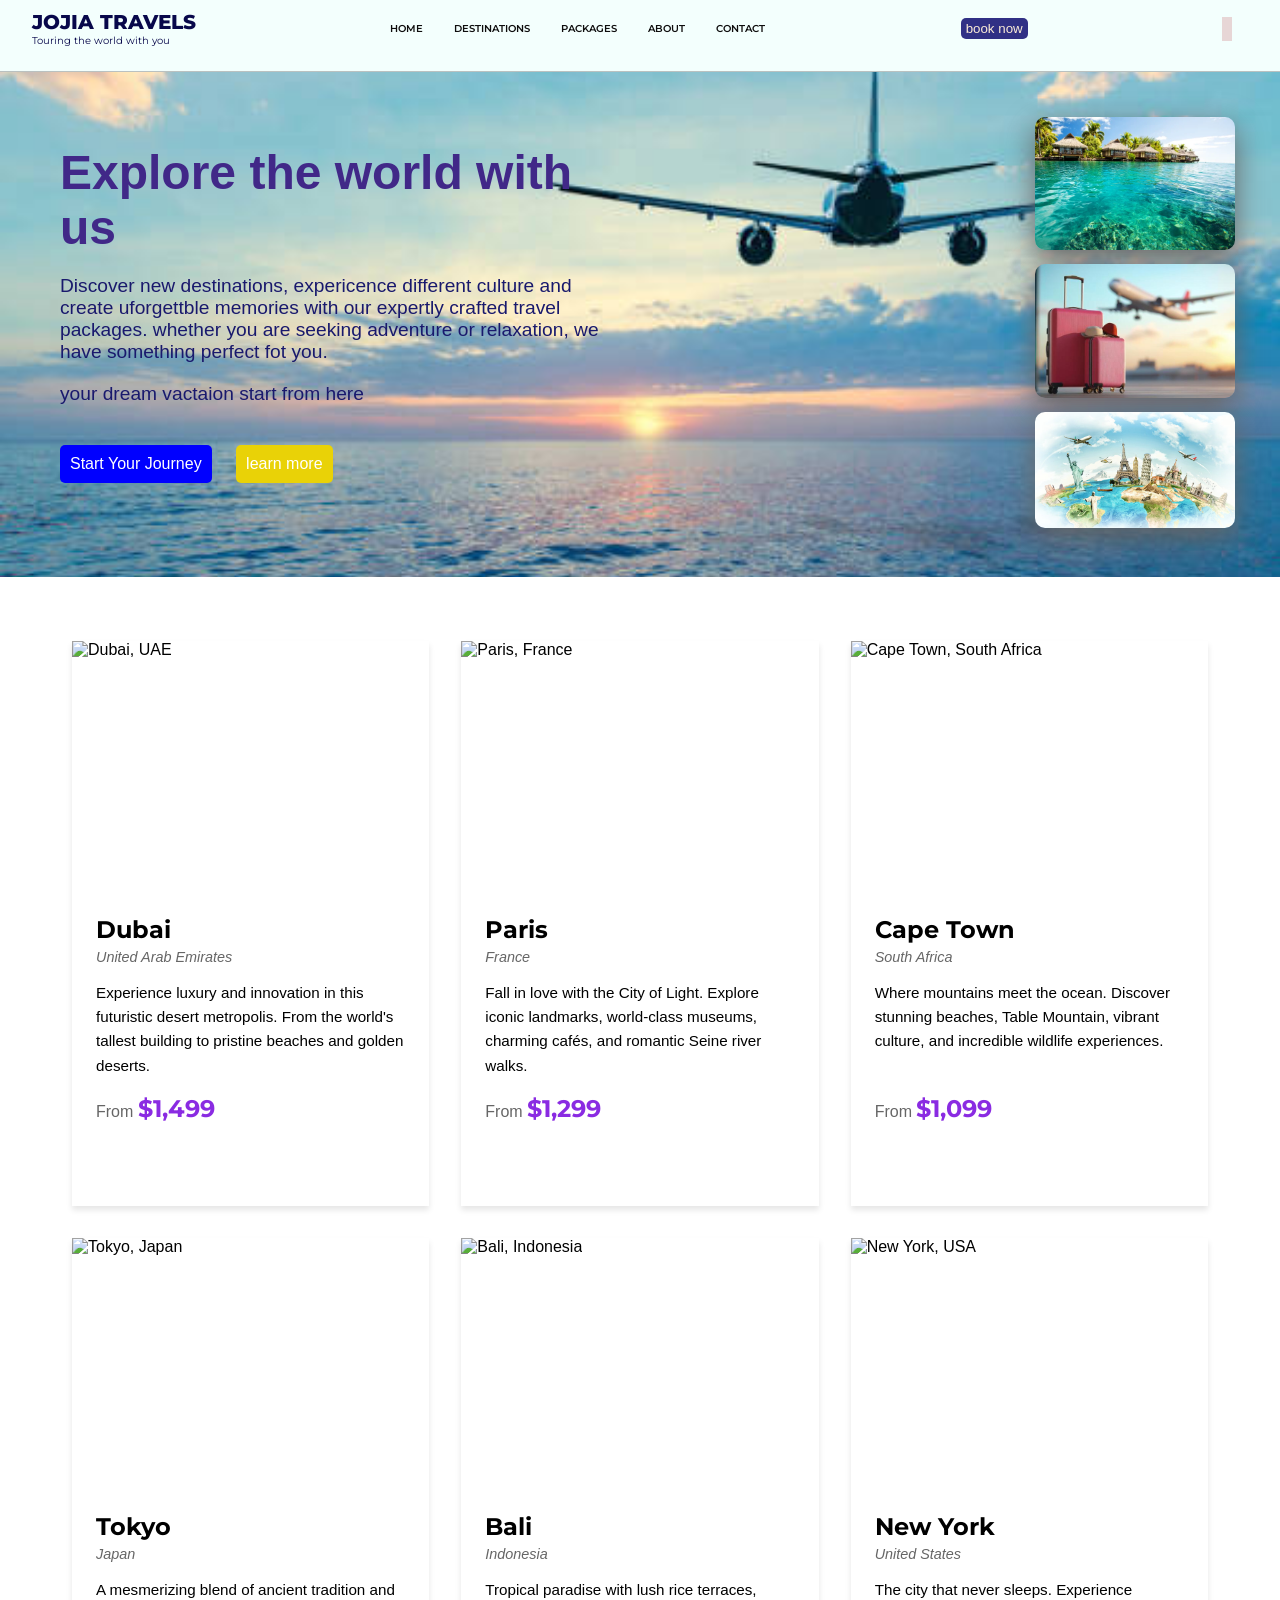
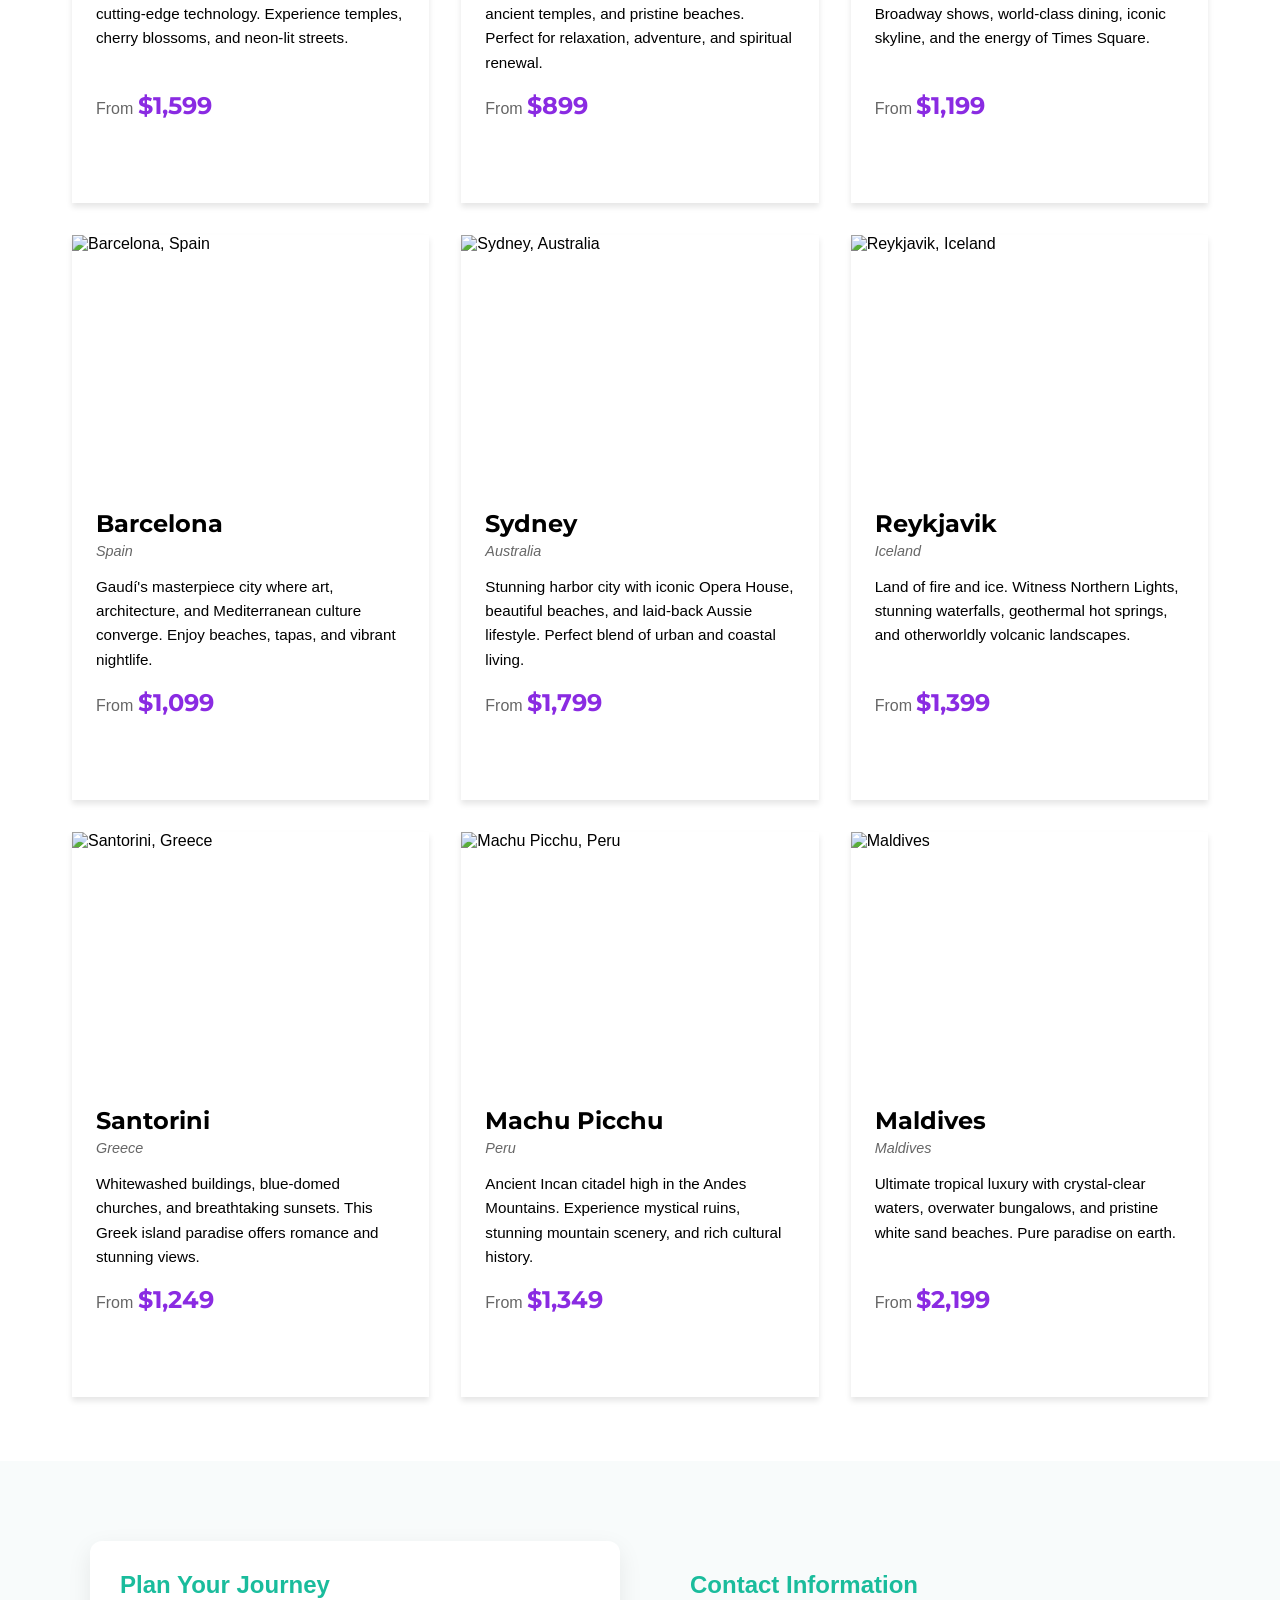
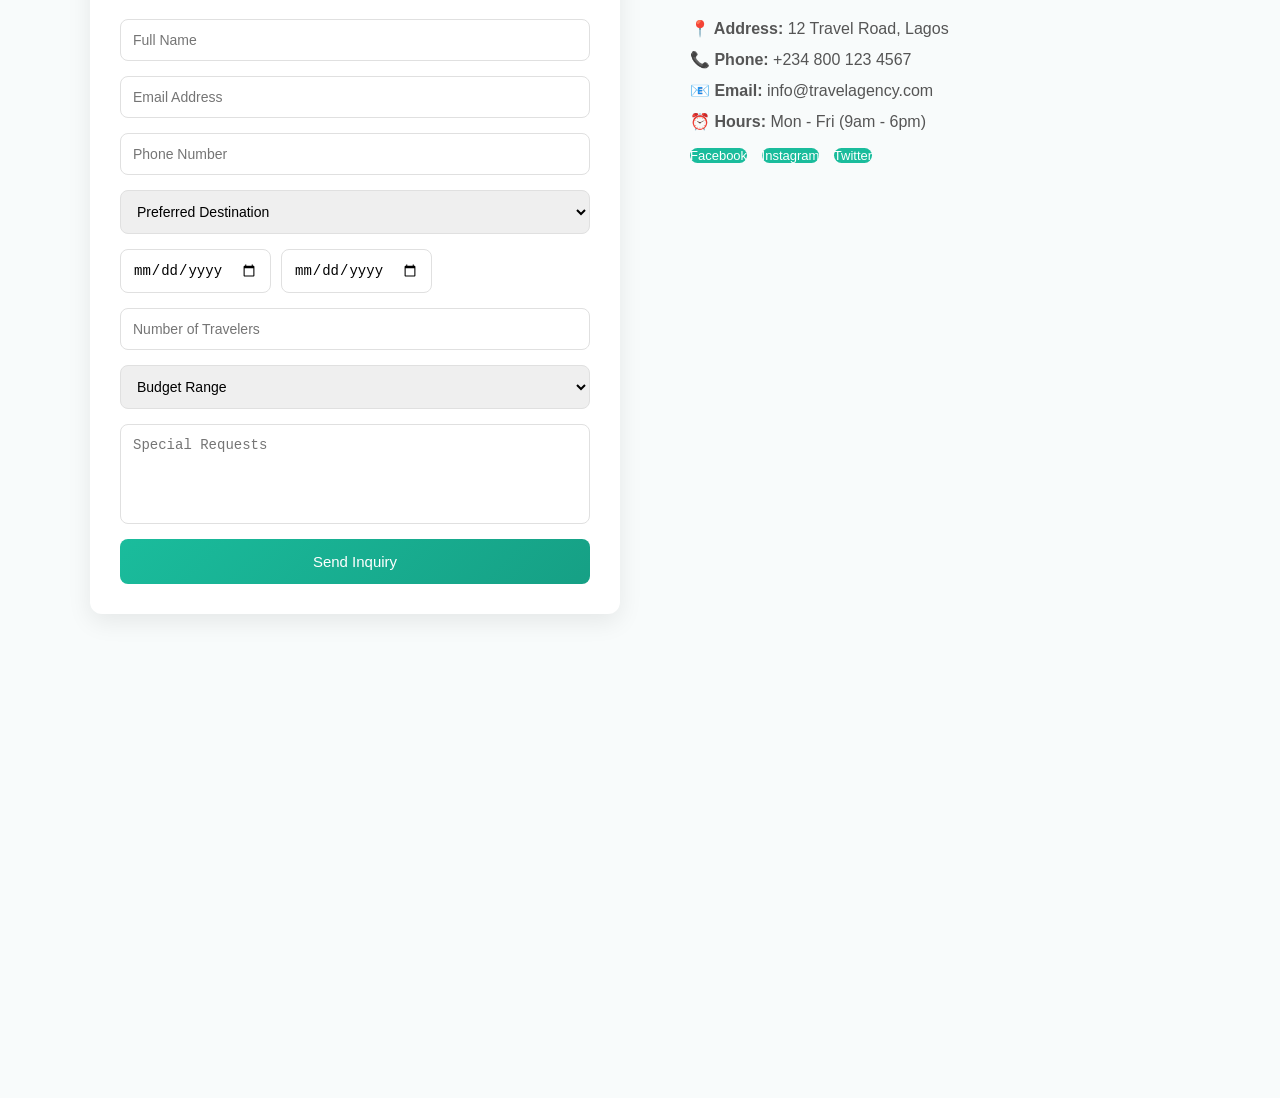
==== HTML/index.html @ 7817b6f4 "update index.html" ====
<!DOCTYPE html>
<html lang="en">
<head>
    <meta charset="UTF-8">
    <meta name="viewport" content="width=device-width, initial-scale=1.0">
    <title>Document</title>

    <link rel="stylesheet" href="../CSS/index.css">

     <link rel="stylesheet" href="https://cdnjs.cloudflare.com/ajax/libs/font-awesome/7.0.1/css/all.min.css" integrity="sha512-2SwdPD6INVrV/lHTZbO2nodKhrnDdJK9/kg2XD1r9uGqPo1cUbujc+IYdlYdEErWNu69gVcYgdxlmVmzTWnetw=="
     crossorigin="anonymous" referrerpolicy="no-referrer" />

     <link rel="preconnect" href="https://fonts.googleapis.com">
     <link rel="preconnect" href="https://fonts.gstatic.com" crossorigin>
     <link href="https://fonts.googleapis.com/css2?family=Lobster&family=Montserrat:ital,wght@0,100..900;1,100..900&family=Pacifico&display=swap" rel="stylesheet">
</head>
<body>
  <header>
        <nav class="nav-bar">
            <div class="logo">
                <span>JOJIA</span>
                <span>TRAVELS</span>
                <p class="tagline">Touring the world with you</p>
            </div>

            <ul class="nav-links">
                <li><a href="#Home"><span><i class="fa-solid fa-house-user"></i></span></i>HOME</a></li>

                <li class="dropdown"> 
                    <a href="#destination"><span><i class="fa-solid fa-plane-arrival"></i></span>DESTINATIONS</a>
                    <ul class="dropdown-menu">
                        <li> <a href="#">Dubai (UAE)</a> </li>
                        <li> <a href="#">FRANCE (Paris)</a> </li>
                        <li> <a href="#">CAPE TOWN(South Africa)</a> </li>
                        <li><a href="#">JAPAN (Tokyo)</a></li>
                    </ul>
                </li>

                <li><a href="#packages"><span><i class="fa-solid fa-cart-arrow-down"></i></i></span>PACKAGES</a></li>
                <li><a href="#about"><span><i class="fa-solid fa-circle-info"></i></span>ABOUT</a></li>
                <li><a href="#contact"><span><i class="fa-solid fa-address-card"></i></span>CONTACT</a></li>
            </ul>
            <button class="btn">book now </button>
            <span class="span"><i class="fa-solid fa-bars"></i></span>
        </nav>
    </header>

    <section id="HOME"  class="hero">
        <div class="hero-container">

            <div class="hero-text">
                <h1>Explore the world with us</h1>
                <p>Discover new destinations, expericence different culture and
                    create uforgettble memories with our expertly crafted travel packages.
                    whether you are seeking adventure or relaxation, we have something perfect fot you.</p>
                <p>your dream vactaion start from here</p>
                <a href="#" class="btn2">Start Your Journey</a>
                <a href="#" class="btn3">learn more</a>
            </div>
             
            <div class="hero-image">
                <div>
                    <img src="/images/depositphotos_4474075-stock-photo-over-water-bungalows-with-steps vacation.jpg" alt="">
                </div>

                <div>
                    <img src="/images/luggage-ready-for-travel-at-sunset-with-airplane-taking-off-in-the-background-free-photo.jpeg" alt="">
                </div>

                <div>
                    <img src="/images/the world.jpg" alt="">
                </div>
            </div>
        </div>
    </section>

    <section class="destinations-section">
        <div class="container">
            <div class="destinations-grid">
                
                <div id="dubai" class="destination-card">
                    <div class="card-image">
                        <img src="https://images.unsplash.com/photo-1512453979798-5ea266f8880c?w=800&h=600&fit=crop" alt="Dubai, UAE">
                    </div>
                    <div class="card-content">
                        <h3>Dubai</h3>
                        <p class="country">United Arab Emirates</p>
                        <p class="description">Experience luxury and innovation in this futuristic desert metropolis. From the world's tallest building to pristine beaches and golden deserts.</p>
                        <p class="price">From <span>$1,499</span></p>
                        <button class="learn-more-btn">Learn More</button>
                    </div>
                </div>

               
                <div id="paris" class="destination-card">
                    <div class="card-image">
                        <img src="https://images.unsplash.com/photo-1502602898657-3e91760cbb34?w=800&h=600&fit=crop" alt="Paris, France">
                    </div>
                    <div class="card-content">
                        <h3>Paris</h3>
                        <p class="country">France</p>
                        <p class="description">Fall in love with the City of Light. Explore iconic landmarks, world-class museums, charming cafés, and romantic Seine river walks.</p>
                        <p class="price">From <span>$1,299</span></p>
                        <button class="learn-more-btn">Learn More</button>
                    </div>
                </div>

                <div id="cape town" class="destination-card">
                    <div class="card-image">
                        <img src="https://images.unsplash.com/photo-1580060839134-75a5edca2e99?w=800&h=600&fit=crop" alt="Cape Town, South Africa">
                    </div>
                    <div class="card-content">
                        <h3>Cape Town</h3>
                        <p class="country">South Africa</p>
                        <p class="description">Where mountains meet the ocean. Discover stunning beaches, Table Mountain, vibrant culture, and incredible wildlife experiences.</p>
                        <p class="price">From <span>$1,099</span></p>
                        <button class="learn-more-btn">Learn More</button>
                    </div>
                </div>

                <div id="tokyo" class="destination-card">
                    <div class="card-image">
                        <img src="https://images.unsplash.com/photo-1540959733332-eab4deabeeaf?w=800&h=600&fit=crop" alt="Tokyo, Japan">
                    </div>
                    <div class="card-content">
                        <h3>Tokyo</h3>
                        <p class="country">Japan</p>
                        <p class="description">A mesmerizing blend of ancient tradition and cutting-edge technology. Experience temples, cherry blossoms, and neon-lit streets.</p>
                        <p class="price">From <span>$1,599</span></p>
                        <button class="learn-more-btn">Learn More</button>
                    </div>
                </div>

                <div id="bali" class="destination-card">
                    <div class="card-image">
                        <img src="https://images.unsplash.com/photo-1537996194471-e657df975ab4?w=800&h=600&fit=crop" alt="Bali, Indonesia">
                    </div>
                    <div class="card-content">
                        <h3>Bali</h3>
                        <p class="country">Indonesia</p>
                        <p class="description">Tropical paradise with lush rice terraces, ancient temples, and pristine beaches. Perfect for relaxation, adventure, and spiritual renewal.</p>
                        <p class="price">From <span>$899</span></p>
                        <button class="learn-more-btn">Learn More</button>
                    </div>
                </div>

              
                <div id="new york" class="destination-card">
                    <div class="card-image">
                        <img src="https://images.unsplash.com/photo-1496442226666-8d4d0e62e6e9?w=800&h=600&fit=crop" alt="New York, USA">
                    </div>
                    <div class="card-content">
                        <h3>New York</h3>
                        <p class="country">United States</p>
                        <p class="description">The city that never sleeps. Experience Broadway shows, world-class dining, iconic skyline, and the energy of Times Square.</p>
                        <p class="price">From <span>$1,199</span></p>
                        <button class="learn-more-btn">Learn More</button>
                    </div>
                </div>
                
                <div id="barcelona" class="destination-card">
                    <div class="card-image">
                        <img src="https://images.unsplash.com/photo-1583422409516-2895a77efded?w=800&h=600&fit=crop" alt="Barcelona, Spain">
                    </div>
                    <div class="card-content">
                        <h3>Barcelona</h3>
                        <p class="country">Spain</p>
                        <p class="description">Gaudí's masterpiece city where art, architecture, and Mediterranean culture converge. Enjoy beaches, tapas, and vibrant nightlife.</p>
                        <p class="price">From <span>$1,099</span></p>
                        <button class="learn-more-btn">Learn More</button>
                    </div>
                </div>

                <div id="sydney" class="destination-card">
                    <div class="card-image">
                        <img src="https://images.unsplash.com/photo-1506973035872-a4ec16b8e8d9?w=800&h=600&fit=crop" alt="Sydney, Australia">
                    </div>
                    <div class="card-content">
                        <h3>Sydney</h3>
                        <p class="country">Australia</p>
                        <p class="description">Stunning harbor city with iconic Opera House, beautiful beaches, and laid-back Aussie lifestyle. Perfect blend of urban and coastal living.</p>
                        <p class="price">From <span>$1,799</span></p>
                        <button class="learn-more-btn">Learn More</button>
                    </div>
                </div>

                <div id="Iceland" class="destination-card">
                    <div class="card-image">
                        <img src="https://images.unsplash.com/photo-1504829857797-ddff29c27927?w=800&h=600&fit=crop" alt="Reykjavik, Iceland">
                    </div>
                    <div class="card-content">
                        <h3>Reykjavik</h3>
                        <p class="country">Iceland</p>
                        <p class="description">Land of fire and ice. Witness Northern Lights, stunning waterfalls, geothermal hot springs, and otherworldly volcanic landscapes.</p>
                        <p class="price">From <span>$1,399</span></p>
                        <button class="learn-more-btn">Learn More</button>
                    </div>
                </div>

                <div id="santorini" class="destination-card">
                    <div class="card-image">
                        <img src="https://images.unsplash.com/photo-1613395877344-13d4a8e0d49e?w=800&h=600&fit=crop" alt="Santorini, Greece">
                    </div>
                    <div class="card-content">
                        <h3>Santorini</h3>
                        <p class="country">Greece</p>
                        <p class="description">Whitewashed buildings, blue-domed churches, and breathtaking sunsets. This Greek island paradise offers romance and stunning views.</p>
                        <p class="price">From <span>$1,249</span></p>
                        <button class="learn-more-btn">Learn More</button>
                    </div>
                </div>

                <div id="machu picchu" class="destination-card">
                    <div class="card-image">
                        <img src="https://images.unsplash.com/photo-1587595431973-160d0d94add1?w=800&h=600&fit=crop" alt="Machu Picchu, Peru">
                    </div>
                    <div class="card-content">
                        <h3>Machu Picchu</h3>
                        <p class="country">Peru</p>
                        <p class="description">Ancient Incan citadel high in the Andes Mountains. Experience mystical ruins, stunning mountain scenery, and rich cultural history.</p>
                        <p class="price">From <span>$1,349</span></p>
                        <button class="learn-more-btn">Learn More</button>
                    </div>
                </div>

                <div id="maldives" class="destination-card">
                    <div class="card-image">
                        <img src="https://images.unsplash.com/photo-1514282401047-d79a71a590e8?w=800&h=600&fit=crop" alt="Maldives">
                    </div>
                    <div class="card-content">
                        <h3>Maldives</h3>
                        <p class="country">Maldives</p>
                        <p class="description">Ultimate tropical luxury with crystal-clear waters, overwater bungalows, and pristine white sand beaches. Pure paradise on earth.</p>
                        <p class="price">From <span>$2,199</span></p>
                        <button class="learn-more-btn">Learn More</button>
                    </div>
                </div>

            </div>
        </div>
    </section>

    <section class="contact">
    <div class="contact-container">

        <div class="contact-form">
            <h2>Plan Your Journey</h2>

            <form>
                <input type="text" placeholder="Full Name" required>
                <input type="email" placeholder="Email Address" required>
                <input type="tel" placeholder="Phone Number">

                <select required>
                    <option value="">Preferred Destination</option>
                    <option>Paris</option>
                    <option>Dubai</option>
                    <option>Bali</option>
                    <option>Cape Town</option>
                </select>

                <div class="date-group">
                    <input type="date">
                    <input type="date">
                </div>

                <input type="number" placeholder="Number of Travelers">

                <select>
                    <option value="">Budget Range</option>
                    <option>$500 - $1000</option>
                    <option>$1000 - $3000</option>
                    <option>$3000+</option>
                </select>

                <textarea placeholder="Special Requests"></textarea>

                <button type="submit">Send Inquiry</button>
            </form>
        </div>

        <div class="contact-info">
            <h2>Contact Information</h2>

            <p><strong>📍 Address:</strong> 12 Travel Road, Lagos</p>
            <p><strong>📞 Phone:</strong> +234 800 123 4567</p>
            <p><strong>📧 Email:</strong> info@travelagency.com</p>
            <p><strong>⏰ Hours:</strong> Mon - Fri (9am - 6pm)</p>

            <div class="socials">
                <a href="#">Facebook</a>
                <a href="#">Instagram</a>
                <a href="#">Twitter</a>
            </div>
        </div>

    </div>

    <div class="map">
        <iframe 
            src="https://maps.google.com/maps?q=lagos&t=&z=13&ie=UTF8&iwloc=&output=embed">
        </iframe>
    </div>
</section>

</body>
</html>
---- CSS/index.css ----
* {
    margin: 0;
    padding: 0;
    box-sizing: border-box;
}

html {
    scroll-behavior: smooth;
}

 header {
   width: 100%;
   height: 4.5rem;
   font-family: "Montserrat", sans-serif;
   border-bottom: 1px solid rgba(53, 51, 51, 0.3);
   background-color: #f3fffd;
   position: sticky;
   top: 3;
   z-index: 50;
 }

.nav-bar {
    display: flex;
   justify-content: space-between;
   padding-top: 10px;
   padding-left: 2rem;
   padding-right: 3rem;
   align-items: center;
   font-size: 10px;
}

.nav-bar i {
    width: auto;
    margin: 5px 5px;
    color: rgb(63, 63, 65);
}
.logo {
   font-size: 20px;
   font-weight: 800;
   color: rgb(8, 8, 75);
} 

.logo p {
    font-size: 10px;
    font-weight: 400;
}

.nav-bar .nav-links {
    justify-content: center;
    align-items: center;
}

nav ul {
    display: flex;
    list-style: none;
    align-items: center;
}
nav ul li {
    position: relative;
}

.nav-bar a {
    color: rgb(14, 13, 13);
    font-size: 10px;
    font-weight: 600;
    padding: 5px;
    text-decoration: none;
    padding-right: 1rem;
}
.btn {
    background-color: rgb(48, 48, 133);
    border: none;
    padding: 3px 5px;
    border-radius: 5px;
    color: antiquewhite;
    cursor: pointer;
    transition: 0.3s;
}

.btn:hover {
    background-color: rgb(248, 185, 11);
    transform: translateY(-3px);
}

.span {
    background-color: rgb(231, 214, 214);
    font-size: 20px;
    margin-left: 15px;
}

.dropdown-menu {
    display: none;
    position: absolute;
    background-color: #e8f9fa;
    top: 100%;
    right: 0;
    left: 0;
    min-width: 5rem;
    z-index: 10;
}

.dropdown:hover .dropdown-menu {
    display: block;
}

.dropdown-menu a {
    display: inline-block;
    color: rgb(19, 17, 17);

}

body {
    font-family: "Open Sans", sans-serif;
}

.hero {
   height: 100vh - 4.5rem;
   width: 100vh - 4.5rem;
   display: flex;
   align-items: center;
   background-image: url(/images/vaction\ plane.jpg);
   background-repeat: no-repeat;
   background-position: center;
   background-size: cover;
   padding: 40px;
}

.hero-container {
    display: flex;
    align-items: center;
    justify-content: space-between;
    width: 100%;
}

.hero-text {
    max-width: 35rem;
    margin-left: 20px;
}

.hero-text h1 {
    font-size: 3rem;
    margin-bottom: 20px;
    color: rgb(65, 40, 136);
}

.hero-text p {
    font-size: 1.2rem;
    margin-bottom: 20px;
    color: rgb(25, 25, 109);
}

.btn2 {
    display: inline-block;
    padding: 10px 10px;
    background-color: blue;
    color: white;
    text-decoration: none;
    border-radius: 5px;
    transition: 0.3s;

}

.btn2:hover {
    background-color: aqua;
    transform: translateY(-3px);
}

.btn3 {
    display: inline-block;
    padding: 10px 10px;
    margin: 20px;
    background-color: rgb(233, 210, 7);
    color: white;
    text-decoration: none;
    border-radius: 5px;
    transition: 0.3s;

}

.btn3:hover {
    background-color: rgb(255, 0, 43);
    transform: translateY(-3px);
}


.hero-image img {
    width: 200px;
    margin: 5px;
    box-shadow: 0 10px 30px rgb(102, 99, 99);
    border-radius: 10px;
    transition: 0.5s;
}

.hero-image img:hover {
    transform: translateY(-3px);
}

.destinations-section {
    padding: 4rem 0;
    background-color: var(--light-color);
}

.container {
    max-width: 1200px;
    margin: 0 auto;
    padding: 0 2rem;
}

.destinations-grid {
    display: grid;
    grid-template-columns: repeat(3, 1fr);
    gap: 2rem;
}

.destination-card {
    background-color: white;
    border-radius: var(--border-radius);
    overflow: hidden;
    box-shadow: 0 4px 6px rgba(0,0,0,0.1);
    transition: var(--transition);
    display: flex;
    flex-direction: column;
}

.destination-card:hover {
    transform: translateY(-10px);
    box-shadow: 0 12px 24px rgba(0,0,0,0.2);
}

.card-image {
    width: 100%;
    height: 250px;
    overflow: hidden;
}

.card-image img {
    width: 100%;
    height: 100%;
    object-fit: cover;
    transition: var(--transition);
}

.destination-card:hover .card-image img {
    transform: scale(1.1);
}

.card-content {
    padding: 1.5rem;
    flex-grow: 1;
    display: flex;
    flex-direction: column;
}

.card-content h3 {
    font-family: 'Montserrat', sans-serif;
    font-size: 1.5rem;
    color: var(--dark-color);
    margin-bottom: 0.3rem;
}

.country {
    font-size: 0.9rem;
    color: #666;
    margin-bottom: 1rem;
    font-style: italic;
}

.description {
    color: var(--text-color);
    margin-bottom: 1rem;
    flex-grow: 1;
    font-size: 0.95rem;
    line-height: 1.6;
}

.price {
    font-size: 1rem;
    color: #666;
    margin-bottom: 1rem;
}

.price span {
    font-family: 'Montserrat', sans-serif;
    font-size: 1.5rem;
    font-weight: 700;
    color: blueviolet;
}

.learn-more-btn {
    background-color: var(--primary-color);
    color: white;
    border: none;
    padding: 0.75rem 1.5rem;
    border-radius: 5px;
    font-family: 'Montserrat', sans-serif;
    font-weight: 600;
    font-size: 1rem;
    cursor: pointer;
    transition: var(--transition);
}

.learn-more-btn:hover {
    background-color: var(--secondary-color);
    transform: scale(1.05);
}

.contact {
    padding:80px 20px;
    background: #f8fbfb;
    font-family:'Poppins', sans-serif;
}

.contact-container {
    max-width:1100px;
    margin: auto;
    display:flex;
    gap:40px;
    flex-wrap: wrap;
}

.contact-form {
    flex:1;
    background: #ffffff;
    padding:30px;
    border-radius:12px;
    box-shadow:0 8px 25px rgba(0,0,0,0.08);
}

.contact-form h2 {
    margin-bottom:20px;
    color: #1abc9c;
}

.contact-form form {
    display: flex;
    flex-direction: column;
    gap: 15px;
}

.contact-form input,
.contact-form select,
.contact-form textarea {
    padding:12px;
    border:1px solid #e0e0e0;
    border-radius:8px;
    font-size:14px;
    transition:0.3s;
}

.contact-form input:focus,
.contact-form select:focus,
.contact-form textarea:focus {
    border-color: #1abc9c;
    outline:none;
    box-shadow:0 0 5px rgba(26,188,156,0.3);
}

.date-group {
    display:flex;
    gap:10px;
}

textarea {
    min-height:100px;
    resize:none;
}

.contact-form button {
    padding:14px;
    border:none;
    border-radius:8px;
    background:linear-gradient(135deg, #1abc9c, #16a085);
    color: #fff;
    font-size:15px;
    cursor: pointer;
    transition:0.3s;
}

.contact-form button:hover {
    transform:translateY(-2px);
    box-shadow:0 6px 15px rgba(0,0,0,0.15);
}

.contact-info {
    flex: 1;
    padding:30px;
}

.contact-info h2 {
    margin-bottom:20px;
    color: #1abc9c;
}

.contact-info p {
    margin:12px 0;
    color: #555;
}

.socials {
    margin-top:15px;
}

.socials a {
    display:inline-block;
    margin-right:10px;
    padding:8px , 14px;
    background: #1abc9c;
    color: white;
    border-radius: 20px;
    text-decoration: none;
    font-size:13px;
    transition:0.3s;
}

.socials a:hover {
    background: #16a085;
}

.map {
    margin-top: 50px;
}
.map iframe {
    width: 100%;
    height: 350px;
    border: none;
    border-radius: 12px;
}


@media (max-width:767px) {
    .nav-bar a {
        display: none;
    }

    .hero-container {
        flex-direction: row; 
    }

    .hero-image img {
        width: 120px;
        border-radius: 10px; 
    }

    .hero-text {
        max-width: 20rem;
        margin-left: 10px;
    }

    .hero-text h1 {
        font-size: 2rem;
    }

    .contact-container {
        flex-direction: column;
    }

    .date-group {
        flex-direction: column;
    }
}

@media (max-width: 1023px) {
    .container {
        padding: 0 1rem;
    }

    .destinations-grid {
        grid-template-columns: repeat(2, 1fr)
    }
}

@media (max-width:1024px) {
    .nav-bar a {
        display: none;
    }
    .hero-container {
        flex-direction: row;
        
    }

    .hero-image img {
        width: 250px;
        margin-top: 20px;
    }

    .hero-text h1 {
        font-size: 2rem;
    }

     .destinations-grid {
        grid-template-columns: repeat(2, 1fr);
    }
}
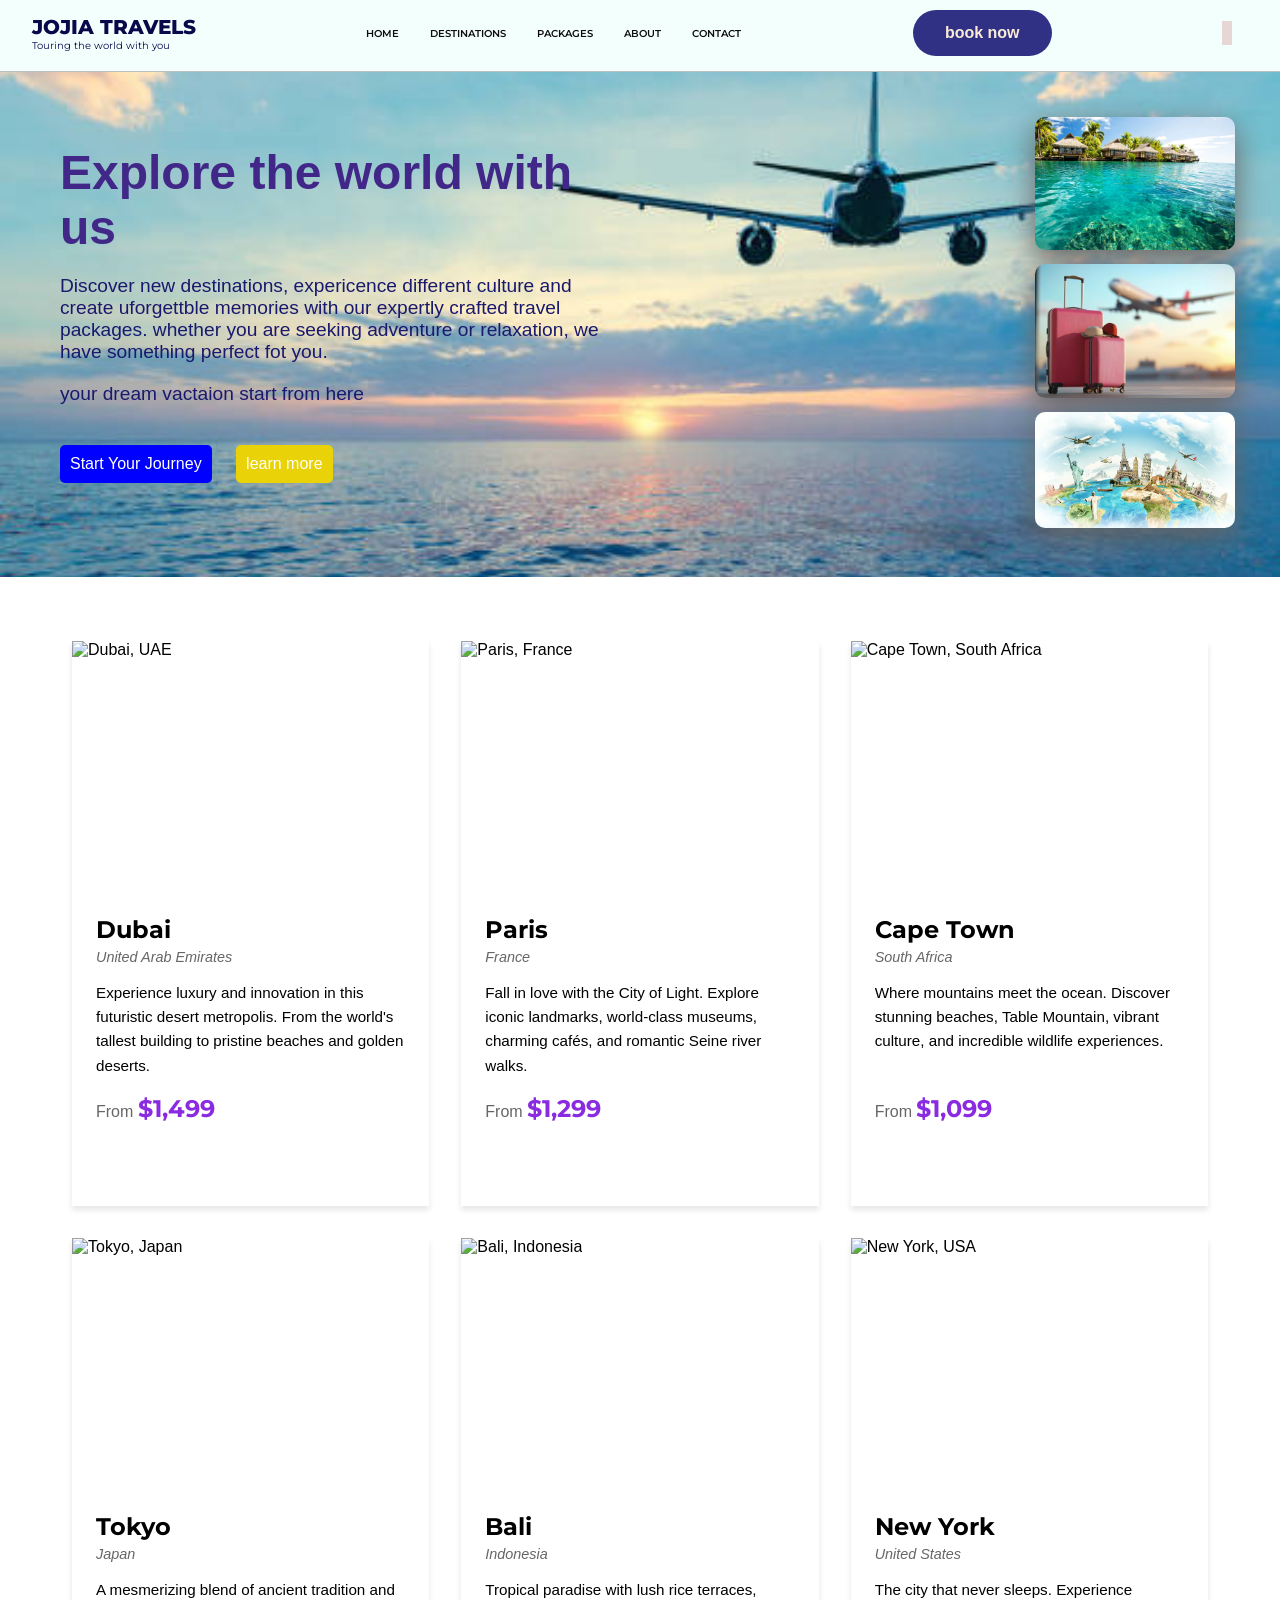
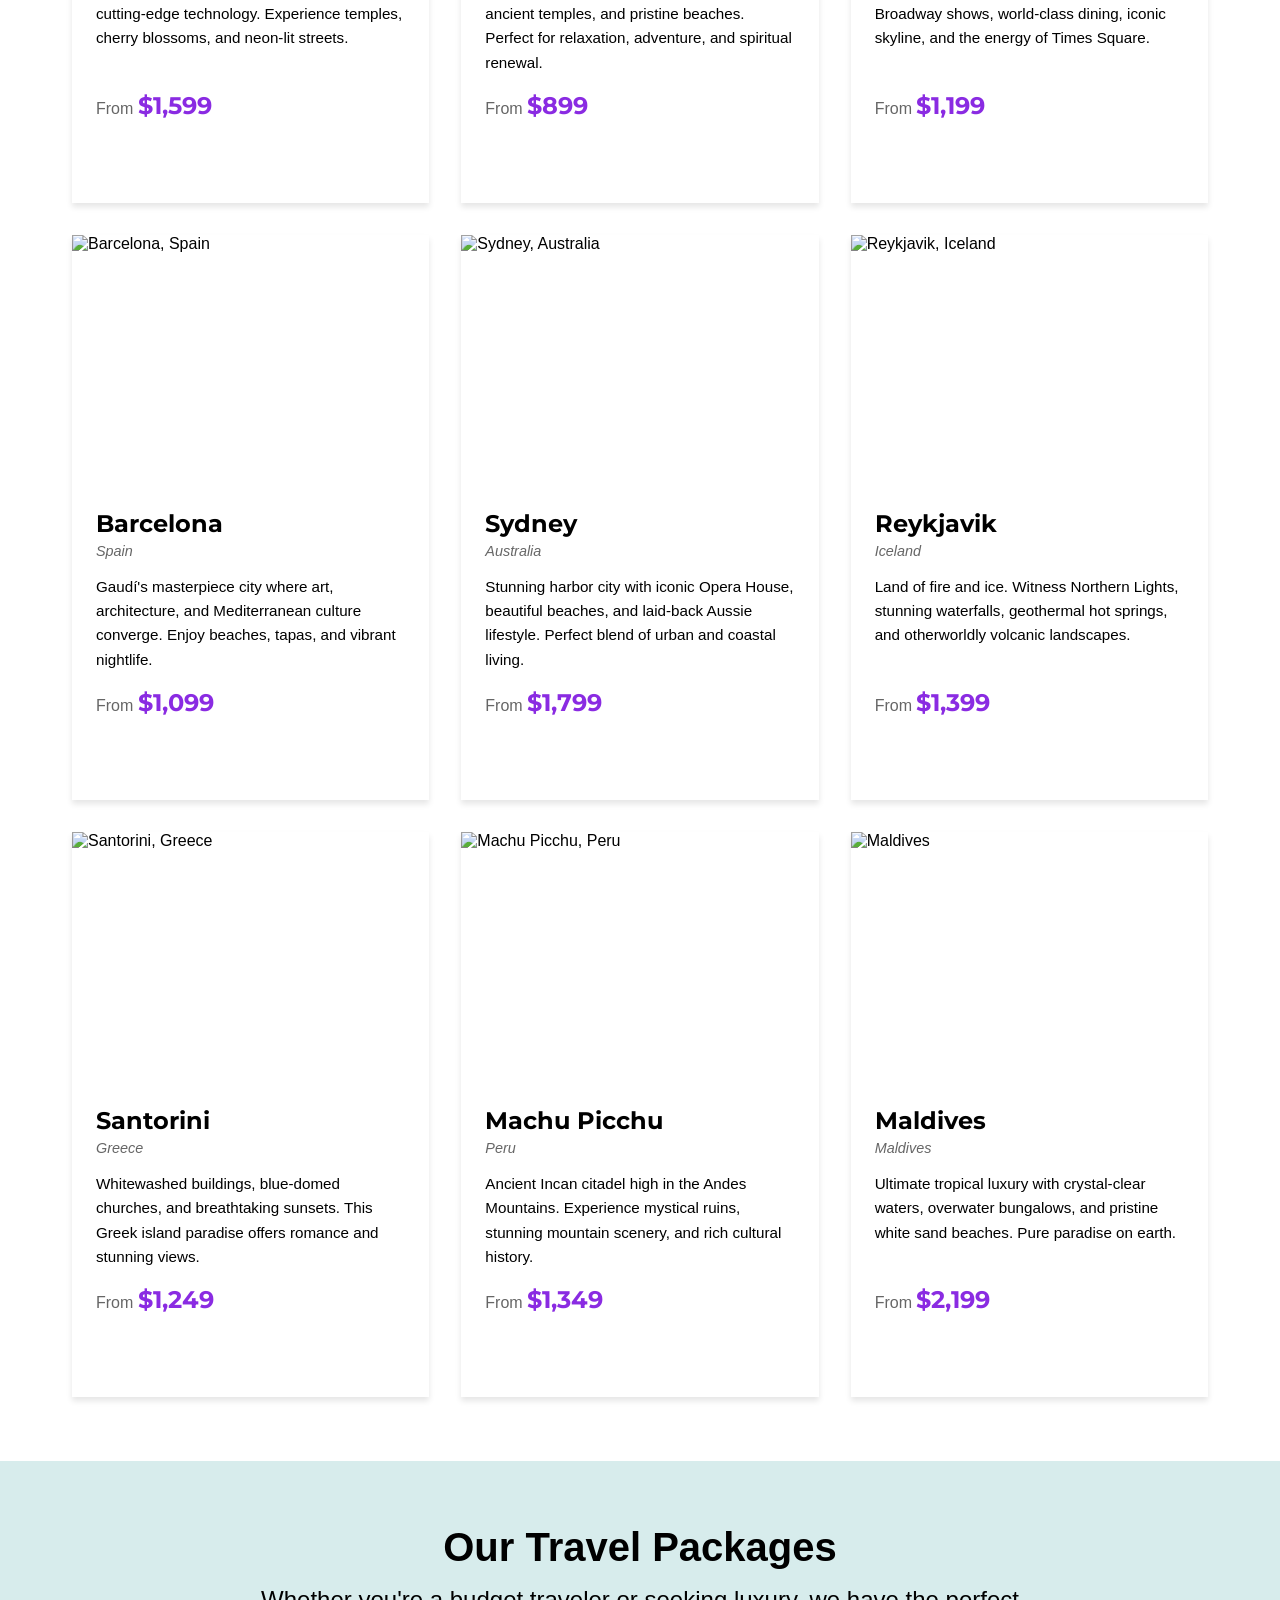
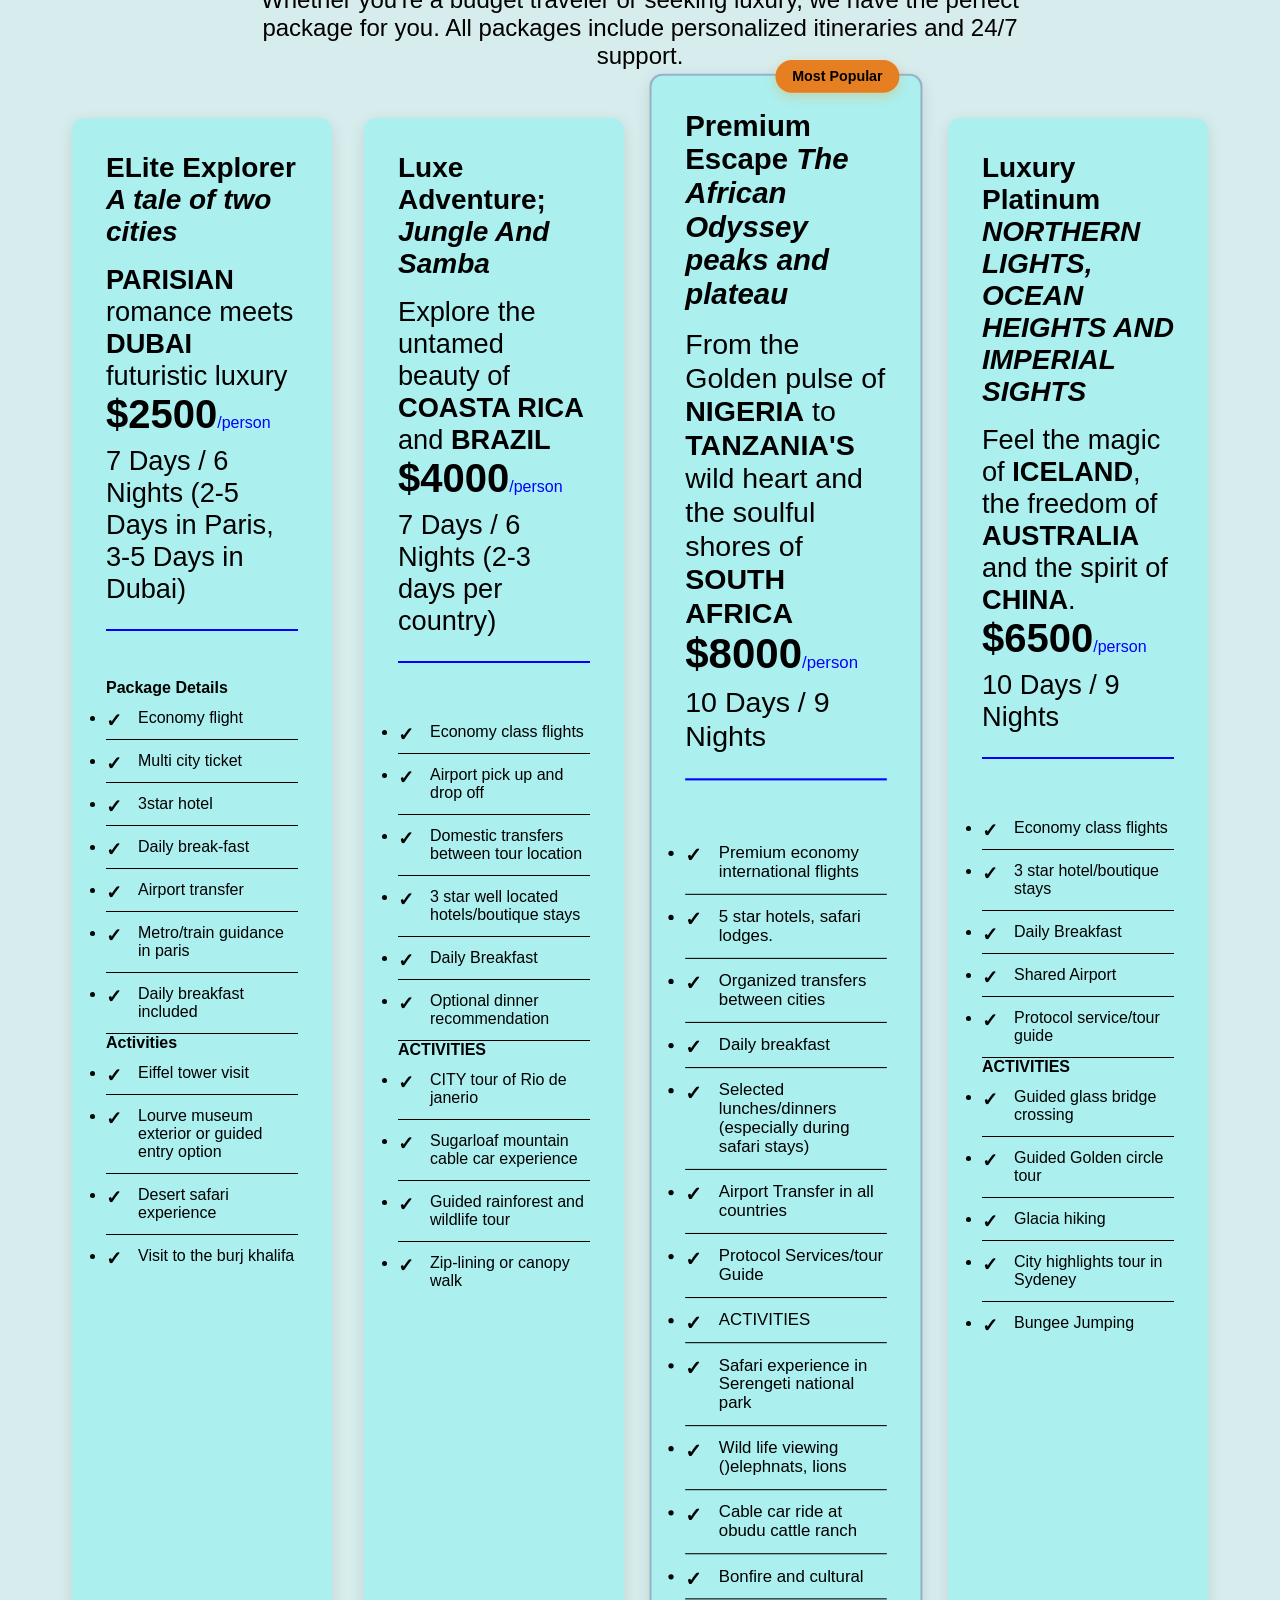
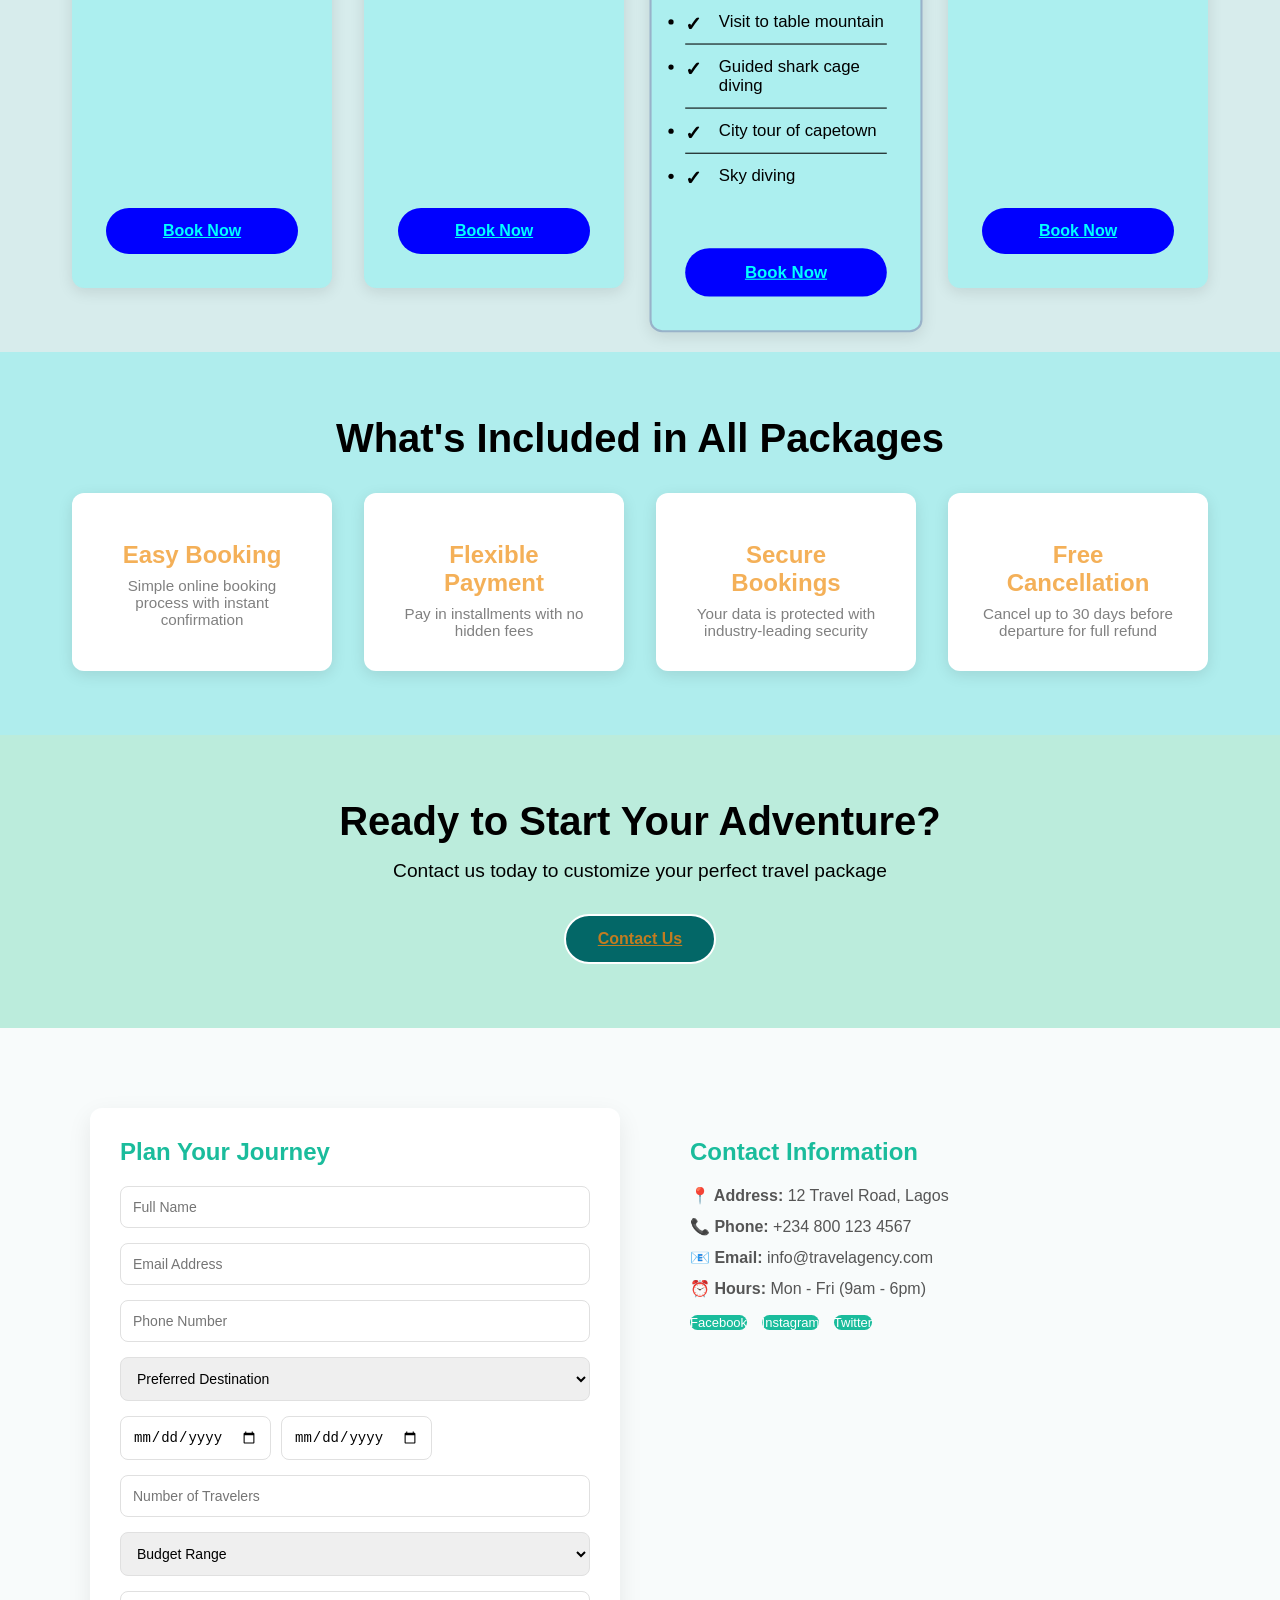
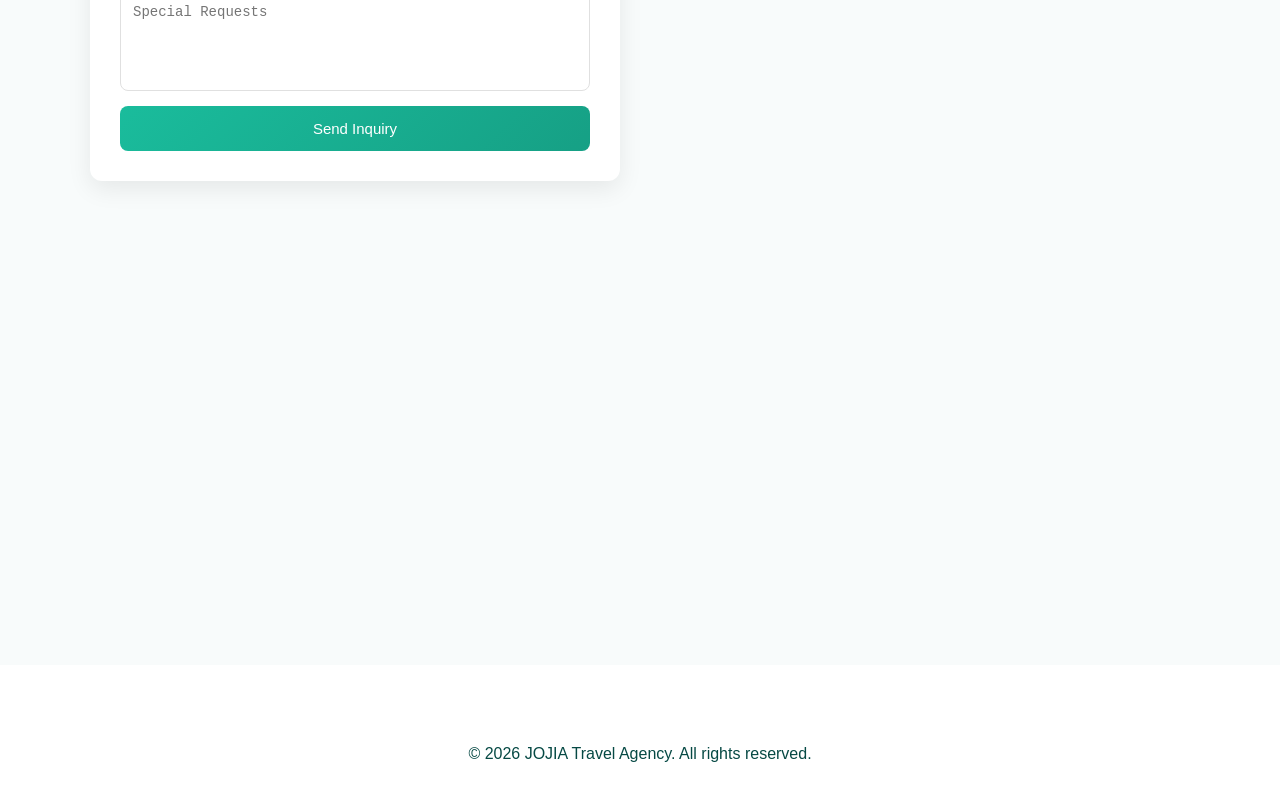
==== commit 15f45d0b: "update index.html" ====
--- a/HTML/index.html
+++ b/HTML/index.html
@@ -240,6 +240,163 @@
         </div>
     </section>
 
+     <section class="packages-section">
+        <div class="container">
+            <h2 class="section-title">Our Travel Packages</h2>
+            <p class="packages-intro">Whether you're a budget traveler or seeking luxury, we have the perfect package for you. All packages include personalized itineraries and 24/7 support.</p>
+            
+            <div class="packages-grid">
+                <!-- Elite Package -->
+                <div class="package-card">
+                    <h3>ELite Explorer <em> A tale of two cities</em></h3>
+                    <p><b>PARISIAN</b> romance meets <b>DUBAI</b> futuristic luxury</p>
+                    <div class="package-price">$2500<span>/person</span></div>
+                    <p class="package-duration">7 Days / 6 Nights (2-5 Days in Paris, 3-5 Days in Dubai)</p>
+                    
+                    <ul class="package-features">
+                        <h4>Package Details</h4>
+                        <li>Economy flight</li>
+                        <li>Multi city ticket </li>
+                        <li>3star hotel</li>
+                        <li>Daily break-fast </li>
+                        <li>Airport transfer</li>
+                        <li>Metro/train guidance in paris</li>
+                        <li>Daily breakfast included</li>
+                        <h4>Activities</h4>
+                        <li>Eiffel tower visit</li>
+                        <li>Lourve museum exterior or guided entry option</li>
+                        <li>Desert safari experience </li>
+                        <li>Visit to the burj khalifa</li>
+                    </ul>
+                    
+                    <a href="contact.html" class="btn btn-primary">Book Now</a>
+                </div>
+
+                <!-- Luxe Package -->
+                <div class="package-card">
+                    <h3>Luxe Adventure; <em>Jungle And Samba</em></h3>
+                    <p>Explore the untamed beauty of <b>COASTA RICA</b> and <b>BRAZIL</b> </p>
+                    <div class="package-price">$4000<span>/person</span></div>
+                    <p class="package-duration">7 Days / 6 Nights (2-3 days per country)</p>
+                    
+                    <ul class="package-features">
+                        	<li>Economy class flights </li>
+	                        <li>Airport pick up and drop off</li>
+                            <li>Domestic transfers between tour location</li>
+                            <li>3 star well located hotels/boutique stays </li>
+                            <li>Daily Breakfast </li>
+                            <li>Optional dinner recommendation </li>
+                           <h4>ACTIVITIES </h4>
+	                       <li>CITY tour of Rio de janerio</li>
+                           <li>Sugarloaf mountain cable car experience </li>
+                           <li>Guided rainforest and wildlife tour</li>
+                           <li>Zip-lining or canopy walk</li>
+
+                    </ul>
+                    
+                    <a href="contact.html" class="btn btn-primary">Book Now</a>
+                </div>
+
+                <!-- Premium Package - Most Popular -->
+                <div class="package-card popular">
+                    <span class="popular-badge">Most Popular</span>
+                    <h3>Premium Escape <em>The African Odyssey peaks and plateau</em></h3>
+                    <p>From the Golden pulse of <b>NIGERIA</b> to <b>TANZANIA'S</b> wild heart and the soulful shores of <b>SOUTH AFRICA</b></p>
+                    <div class="package-price">$8000<span>/person</span></div>
+                    <p class="package-duration">10 Days / 9 Nights </p>
+                    
+                    <ul class="package-features">
+                        <li>Premium economy international flights</li>
+                        <li>5 star hotels, safari lodges.</li>
+                        <li>Organized transfers between cities</li>
+                        <li>Daily breakfast</li>
+                        <li>Selected lunches/dinners (especially during safari stays)</li>
+                        <li>Airport Transfer in all countries</li>
+                        <li>Protocol Services/tour Guide</li>
+                        <li>ACTIVITIES</li>
+                        <li>Safari experience in Serengeti national park</li>
+                        <li>Wild life viewing ()elephnats, lions</li>
+                        <li>Cable car ride at obudu cattle ranch</li>
+                        <li>Bonfire and cultural </li>
+                        <li>Visit to table mountain</li>
+                        <li>Guided shark cage diving</li>
+                        <li>City tour of capetown</li>
+                        <li> Sky diving </li>
+
+
+                    </ul>
+                    
+                    <a href="contact.html" class="btn btn-primary">Book Now</a>
+                </div>
+
+                <!-- Lite Package -->
+                <div class="package-card">
+                    <h3>Luxury Platinum <em>NORTHERN LIGHTS, OCEAN HEIGHTS AND IMPERIAL SIGHTS</em></h3>
+                    <p>Feel the magic of <b>ICELAND</b>, the freedom of <b>AUSTRALIA</b> and the spirit of <b>CHINA</b>.</p>
+                    <div class="package-price">$6500<span>/person</span></div>
+                    <p class="package-duration">10 Days / 9 Nights</p>
+                    
+                    <ul class="package-features">
+                        	<li>Economy class flights</li>
+	                        <li>3 star hotel/boutique stays</li>
+	                        <li>Daily Breakfast</li>
+	                        <li>Shared Airport</li>
+	                        <li>Protocol service/tour guide</li>
+                            
+                            <h4>ACTIVITIES	</h4>
+                             <li>Guided glass bridge crossing </li>
+                             <li>Guided Golden circle tour</li>
+                             <li>Glacia hiking </li>
+                             <li>City highlights tour in Sydeney</li>
+                             <li>Bungee Jumping</li>
+
+                    </ul>
+                    
+                    <a href="contact.html" class="btn btn-primary">Book Now</a>
+                </div>
+            </div>
+        </div>
+    </section>
+
+    <!-- Additional Info Section -->
+    <section class="package-info-section">
+        <div class="container">
+            <h2 class="section-title">What's Included in All Packages</h2>
+            <div class="info-grid">
+                <div class="info-item">
+                    <div class="info-icon"><i class="fa-solid fa-tree"></i></div>
+                    <h4>Easy Booking</h4>
+                    <p>Simple online booking process with instant confirmation</p>
+                </div>
+                <div class="info-item">
+                    <div class="info-icon"><i class="fa-solid fa-credit-card"></i></div>
+                    <h4>Flexible Payment</h4>
+                    <p>Pay in installments with no hidden fees</p>
+                </div>
+                <div class="info-item">
+                    <div class="info-icon"><i class="fa-solid fa-lock"></i></div>
+                    <h4>Secure Bookings</h4>
+                    <p>Your data is protected with industry-leading security</p>
+                </div>
+                <div class="info-item">
+                    <div class="info-icon"><i class="fa-regular fa-calendar"></i></div>
+                    <h4>Free Cancellation</h4>
+                    <p>Cancel up to 30 days before departure for full refund</p>
+                </div>
+            </div>
+        </div>
+    </section>
+
+    <!-- CTA Section -->
+    <section class="cta-section">
+        <div class="container">
+            <h2>Ready to Start Your Adventure?</h2>
+            <p>Contact us today to customize your perfect travel package</p>
+            <a href="contact.html" class="btn btn-secondary">Contact Us</a>
+        </div>
+    </section>
+
+
     <section class="contact">
     <div class="contact-container">
 
@@ -303,5 +460,11 @@
     </div>
 </section>
 
+ <footer class="footer">
+    <div class="container">
+        <p>&copy; 2026 JOJIA Travel Agency. All rights reserved.</p>
+    </div>
+</footer>
+
 </body>
 </html>
--- a/CSS/index.css
+++ b/CSS/index.css
@@ -304,6 +304,232 @@
     transform: scale(1.05);
 }
 
+.packages-section {
+    padding: 4rem 0;
+    background-color: rgb(215, 236, 236);
+}
+
+.section-title {
+    text-align: center;
+    font-size: 2.5rem;
+    color:black;
+    margin-bottom: 1rem;
+}
+
+.packages-intro {
+    text-align: center;
+    max-width: 800px;
+    margin: 0 auto 3rem;
+    color:black;
+    font-size: 1.5rem;
+}
+
+.packages-grid {
+    display: grid;
+    grid-template-columns: repeat(4, 1fr);
+    gap: 2rem;
+    margin-top: 2rem;
+}
+
+/* Package Card Styles */
+.package-card {
+    background-color:rgb(172, 239, 239);
+    border-radius: 12px;
+    padding: 2rem;
+    box-shadow: 0 4px 15px rgba(0, 0, 0, 0.1);
+    transition: all 0.3s ease;
+    position: relative;
+    border: 2px solid transparent;
+    display: flex;
+    flex-direction: column;
+}
+
+.package-card:hover {
+    transform: translateY(-10px);
+    box-shadow: 0 10px 30px rgba(0, 0, 0, 0.2);
+}
+
+.package-card p {
+    font-size: 1.7rem;
+
+}
+
+/* Popular Badge */
+.package-card.popular {
+    border-color:rgb(152, 178, 201);
+    transform: scale(1.05);
+}
+
+.popular-badge {
+    position: absolute;
+    top: -15px;
+    right: 20px;
+    background-color:#e67e22;
+    padding: 0.5rem 1rem;
+    border-radius: 50px;
+    font-weight: 600;
+    font-size: 0.85rem;
+    box-shadow: 0 4px 10px rgba(243, 156, 18, 0.3);
+}
+
+.package-card h3 {
+    color:black;
+    font-size: 1.75rem;
+    margin-bottom: 1rem;
+}
+
+.package-price {
+    font-size: 2.5rem;
+    font-weight: 700;
+    color:black;
+    margin-bottom: 0.5rem;
+}
+
+.package-price span {
+    font-size: 1rem;
+    color:blue;
+    font-weight: 400;
+}
+
+.package-duration {
+    color:black;
+    margin-bottom: 1.5rem;
+    font-size: 0.95rem;
+    padding-bottom: 1.5rem;
+    border-bottom: 2px solid blue;
+}
+
+/* Package Features List */
+.package-features {
+    margin: 1.5rem 0;
+    flex-grow: 1;
+}
+
+.package-features li {
+    padding: 0.75rem 0;
+    color:black;
+    border-bottom: 1px solid black;
+    position: relative;
+    padding-left: 2rem;
+}
+
+.package-features li:last-child {
+    border-bottom: none;
+}
+
+/* Checkmark Icon */
+.package-features li::before {
+    content: '✓';
+    position: absolute;
+    left: 0;
+    color:black;
+    font-weight: 700;
+    font-size: 1.2rem;
+}
+
+/* Book Now Button */
+.package-card .btn {
+    width: 100%;
+    margin-top: 1.5rem;
+}
+
+.btn {
+    display: inline-block;
+    padding: 0.875rem 2rem;
+    border-radius: 50px;
+    font-weight: 600;
+    text-align: center;
+    cursor: pointer;
+    transition: all 0.3s ease;
+    border: none;
+    font-size: 1rem;
+}
+
+.btn-primary {
+    background-color:blue;
+    color:aqua;
+}
+
+.btn-primary:hover {
+    background-color: #e67e22;
+    transform: translateY(-2px);
+    box-shadow: 0 5px 15px rgba(243, 156, 18, 0.4);
+}
+
+
+   /*PACKAGE INFO SECTION */
+.package-info-section {
+    padding: 4rem 0;
+    background-color:rgb(175, 237, 237);
+}
+
+.info-grid {
+    display: grid;
+    grid-template-columns: repeat(4, 1fr);
+    gap: 2rem;
+    margin-top: 2rem;
+}
+
+.info-item {
+    text-align: center;
+    padding: 2rem;
+    background-color:white;
+    border-radius: 12px;
+    box-shadow: 0 4px 15px rgba(0, 0, 0, 0.1);
+    transition: all 0.3s ease;
+}
+
+.info-item:hover {
+    transform: translateY(-5px);
+    box-shadow: 0 8px 25px rgba(0, 0, 0, 0.15);
+}
+
+.info-icon {
+    font-size: 3rem;
+    margin-bottom: 1rem;
+}
+
+.info-item h4 {
+    color:rgb(244, 176, 88);
+    margin-bottom: 0.5rem;
+    font-size: 1.5rem;
+}
+
+.info-item p {
+    color:gray;
+    font-size: 0.95rem;
+}
+
+/*CTA SECTION */
+
+.cta-section {
+    padding: 4rem 0;
+    background-color: rgb(187, 236, 220);
+    text-align: center;
+    color:black;
+}
+
+.cta-section h2 {
+    font-size: 2.5rem;
+    margin-bottom: 1rem;
+}
+
+.cta-section p {
+    font-size: 1.2rem;
+    margin-bottom: 2rem;
+}
+
+.btn-secondary {
+    background-color:rgb(3, 103, 103);
+    color:rgb(194, 124, 33);
+    border: 2px solid white;
+}
+
+.btn-secondary:hover {
+    background-color:white;
+    color: var(--primary-color);
+}
+
 .contact {
     padding:80px 20px;
     background: #f8fbfb;
@@ -426,6 +652,14 @@
     border-radius: 12px;
 }
 
+.footer {
+    background-color: var(--dark-color);
+    color: rgb(6, 73, 68);
+    text-align: center;
+    padding: 2rem 0;
+    margin-top: 3rem;
+}
+
 
 @media (max-width:767px) {
     .nav-bar a {
@@ -457,6 +691,15 @@
     .date-group {
         flex-direction: column;
     }
+
+     .packages-grid {
+        grid-template-columns: 1fr;
+    }
+    
+    .info-grid {
+        grid-template-columns: 1fr;
+    }
+    
 }
 
 @media (max-width: 1023px) {
@@ -490,4 +733,15 @@
      .destinations-grid {
         grid-template-columns: repeat(2, 1fr);
     }
-}
+     .packages-grid {
+        grid-template-columns: repeat(2, 1fr);
+    }
+    
+    .package-card.popular {
+        transform: scale(1);
+    }
+    
+    .info-grid {
+        grid-template-columns: repeat(2, 1fr);
+    }
+}
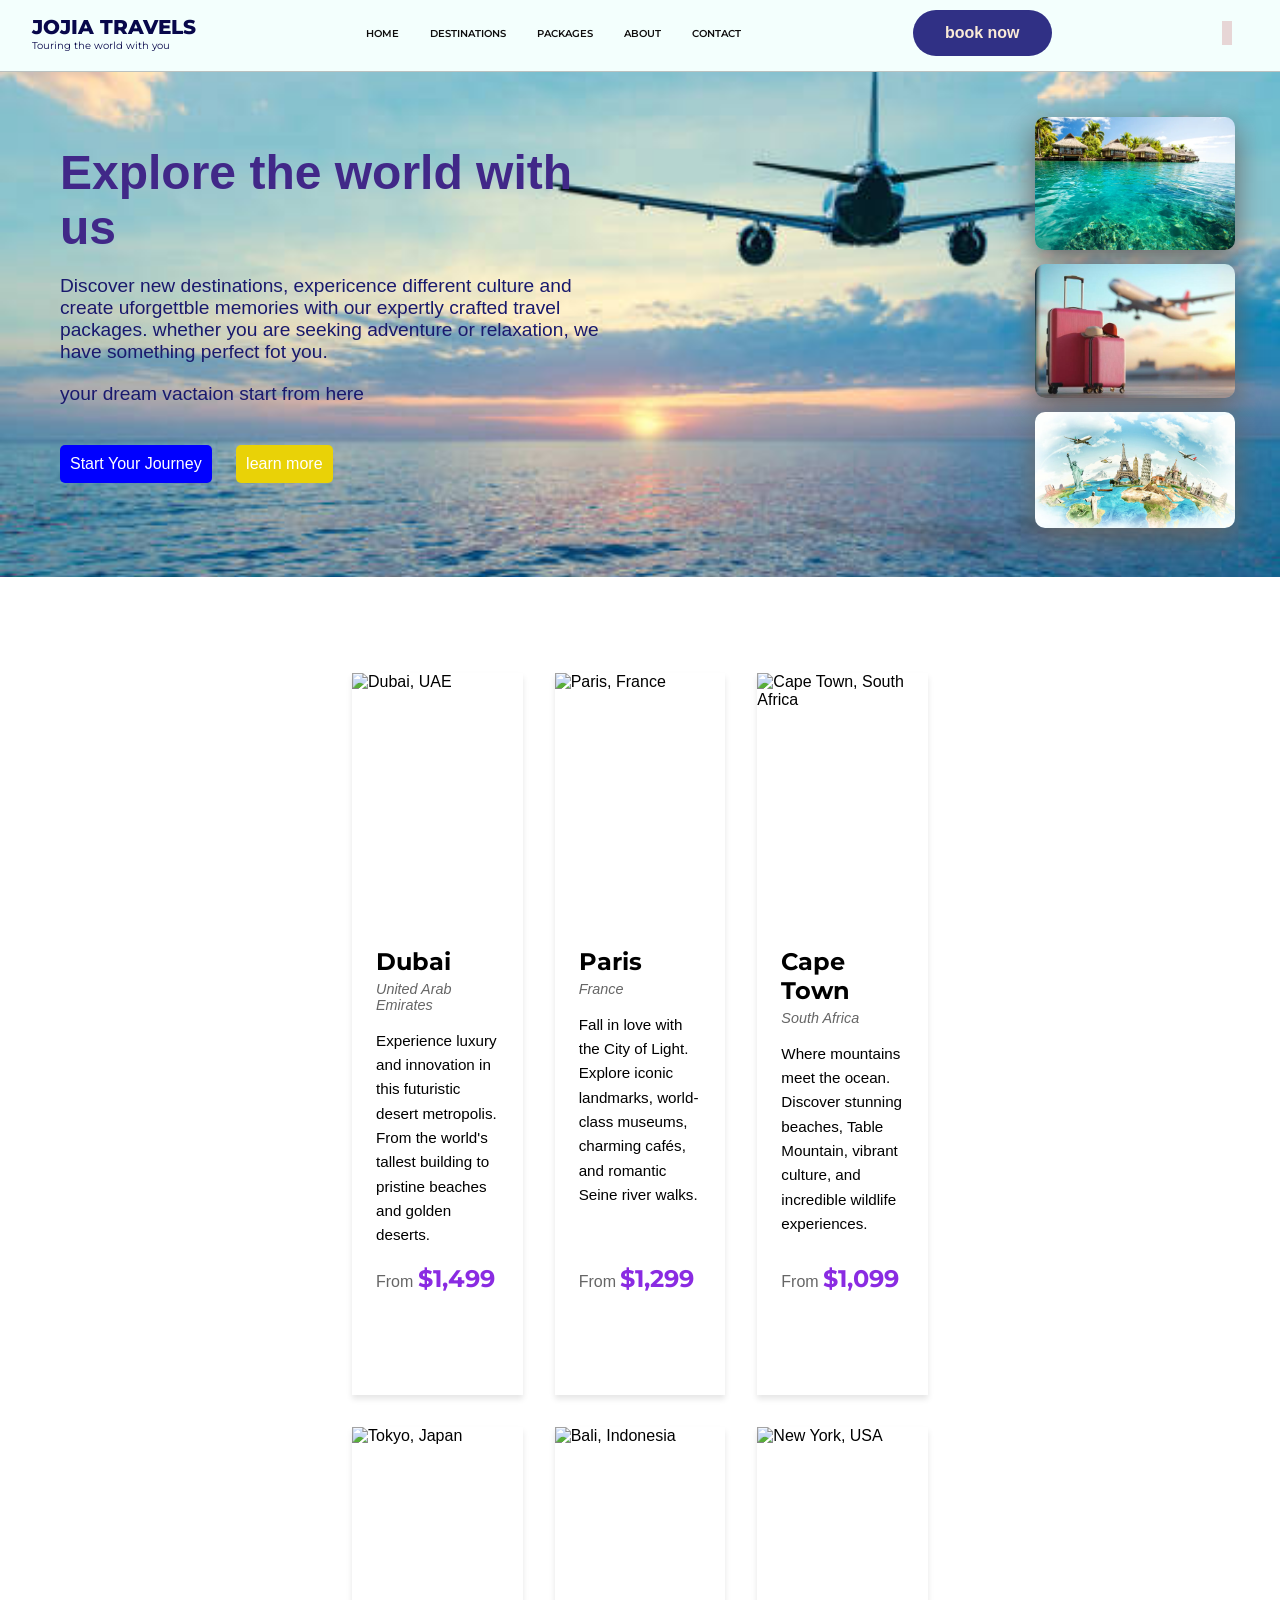
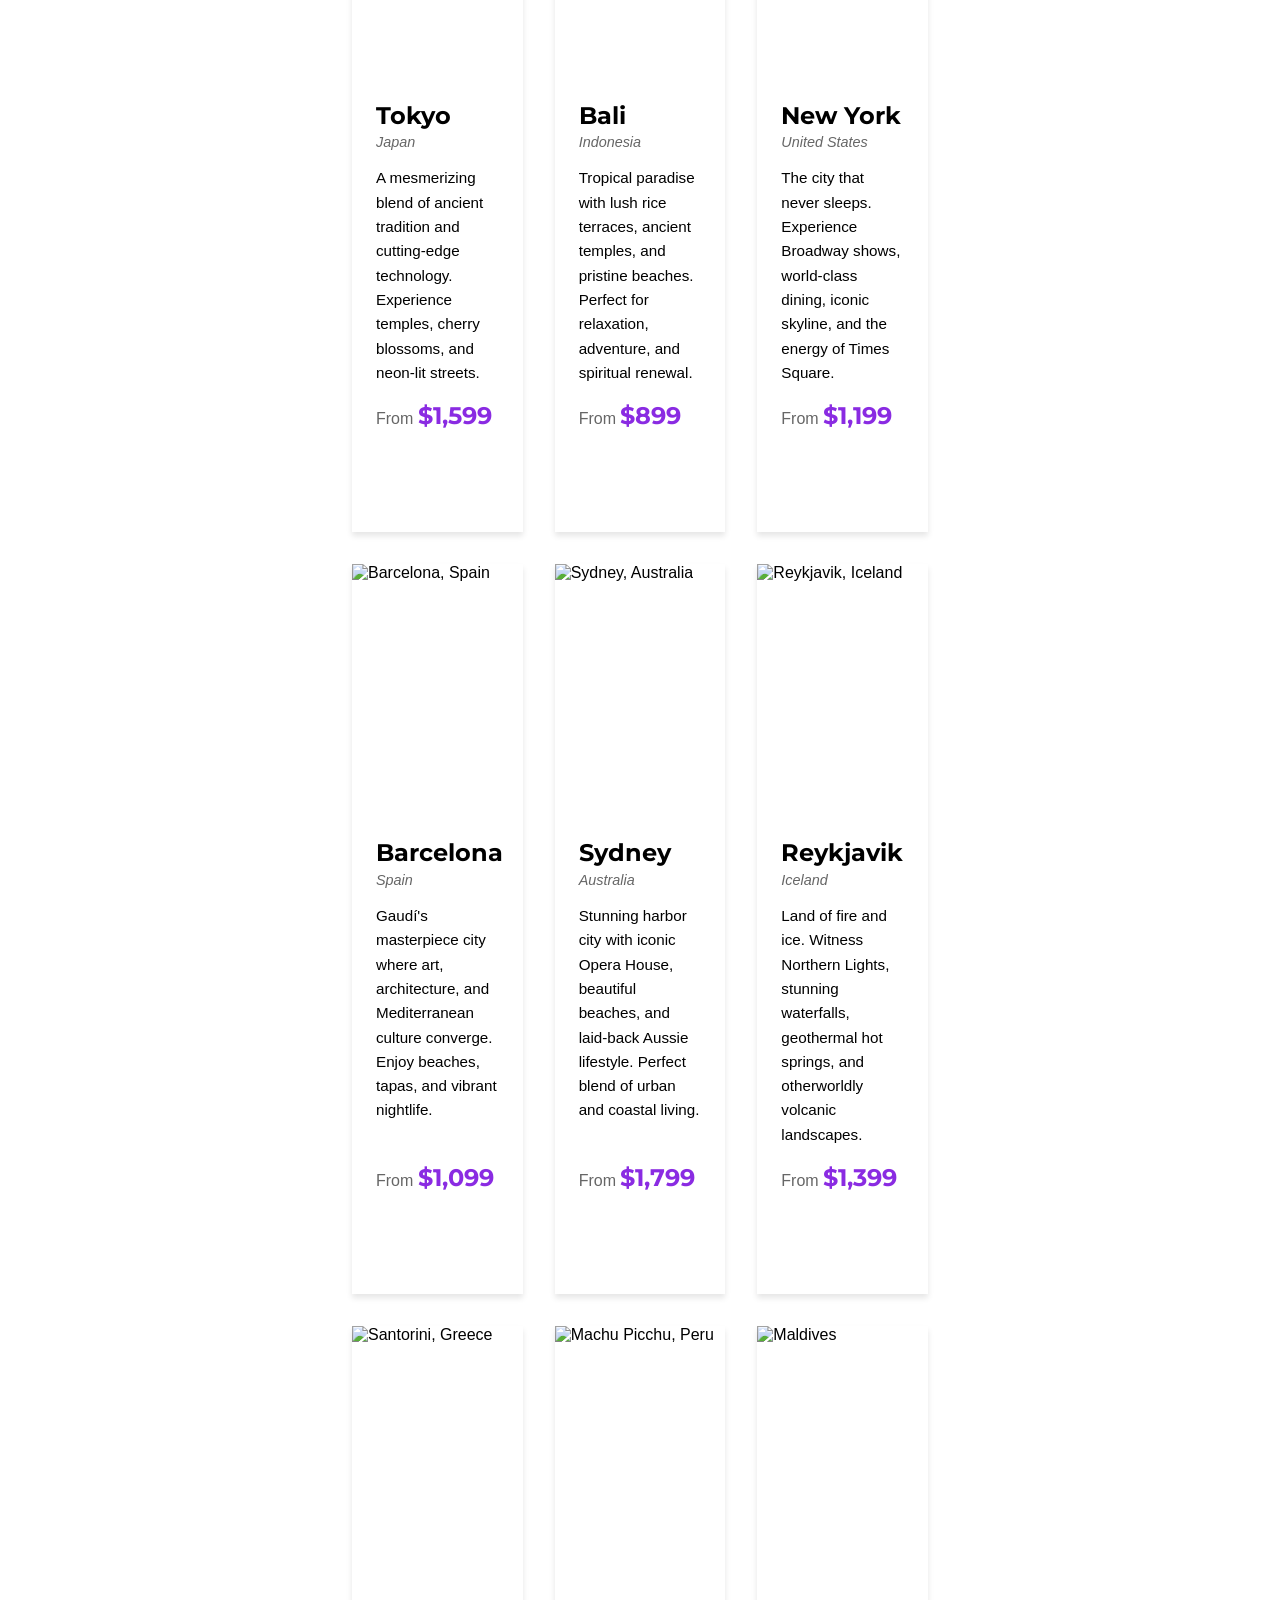
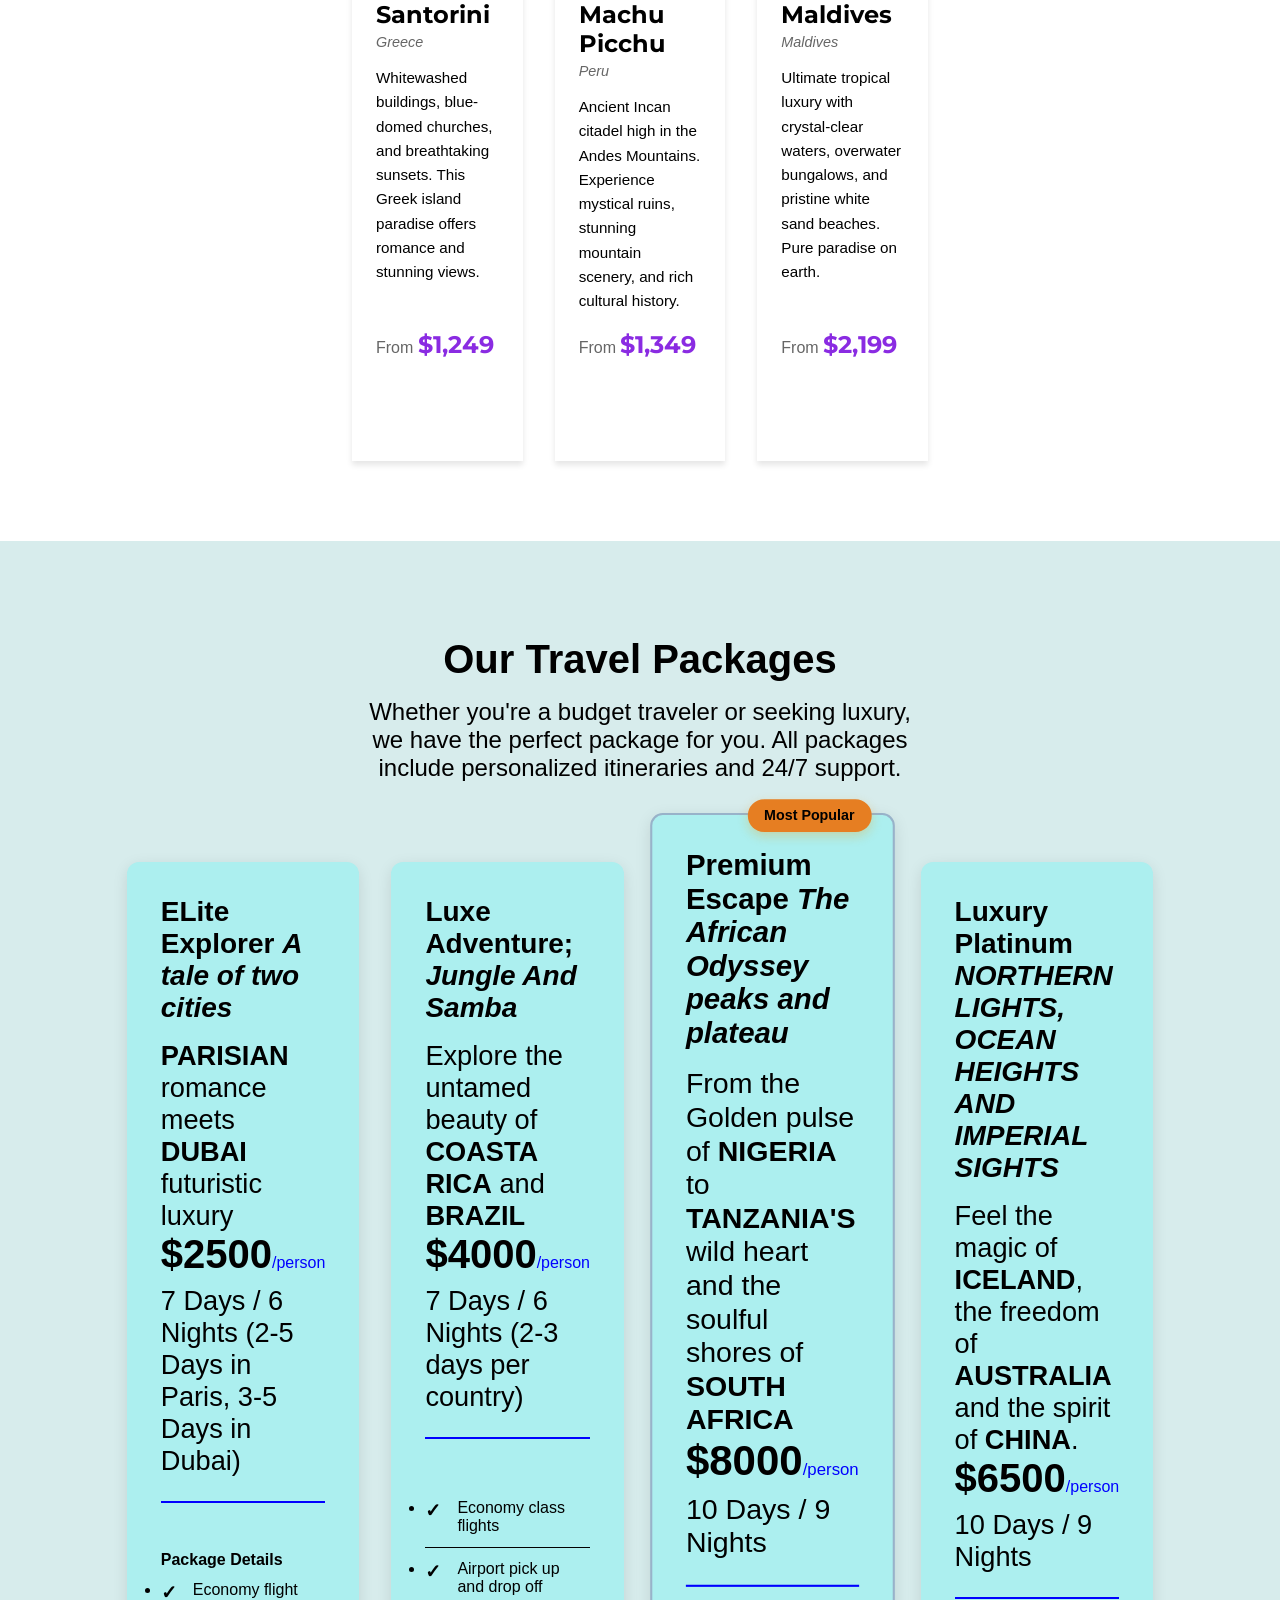
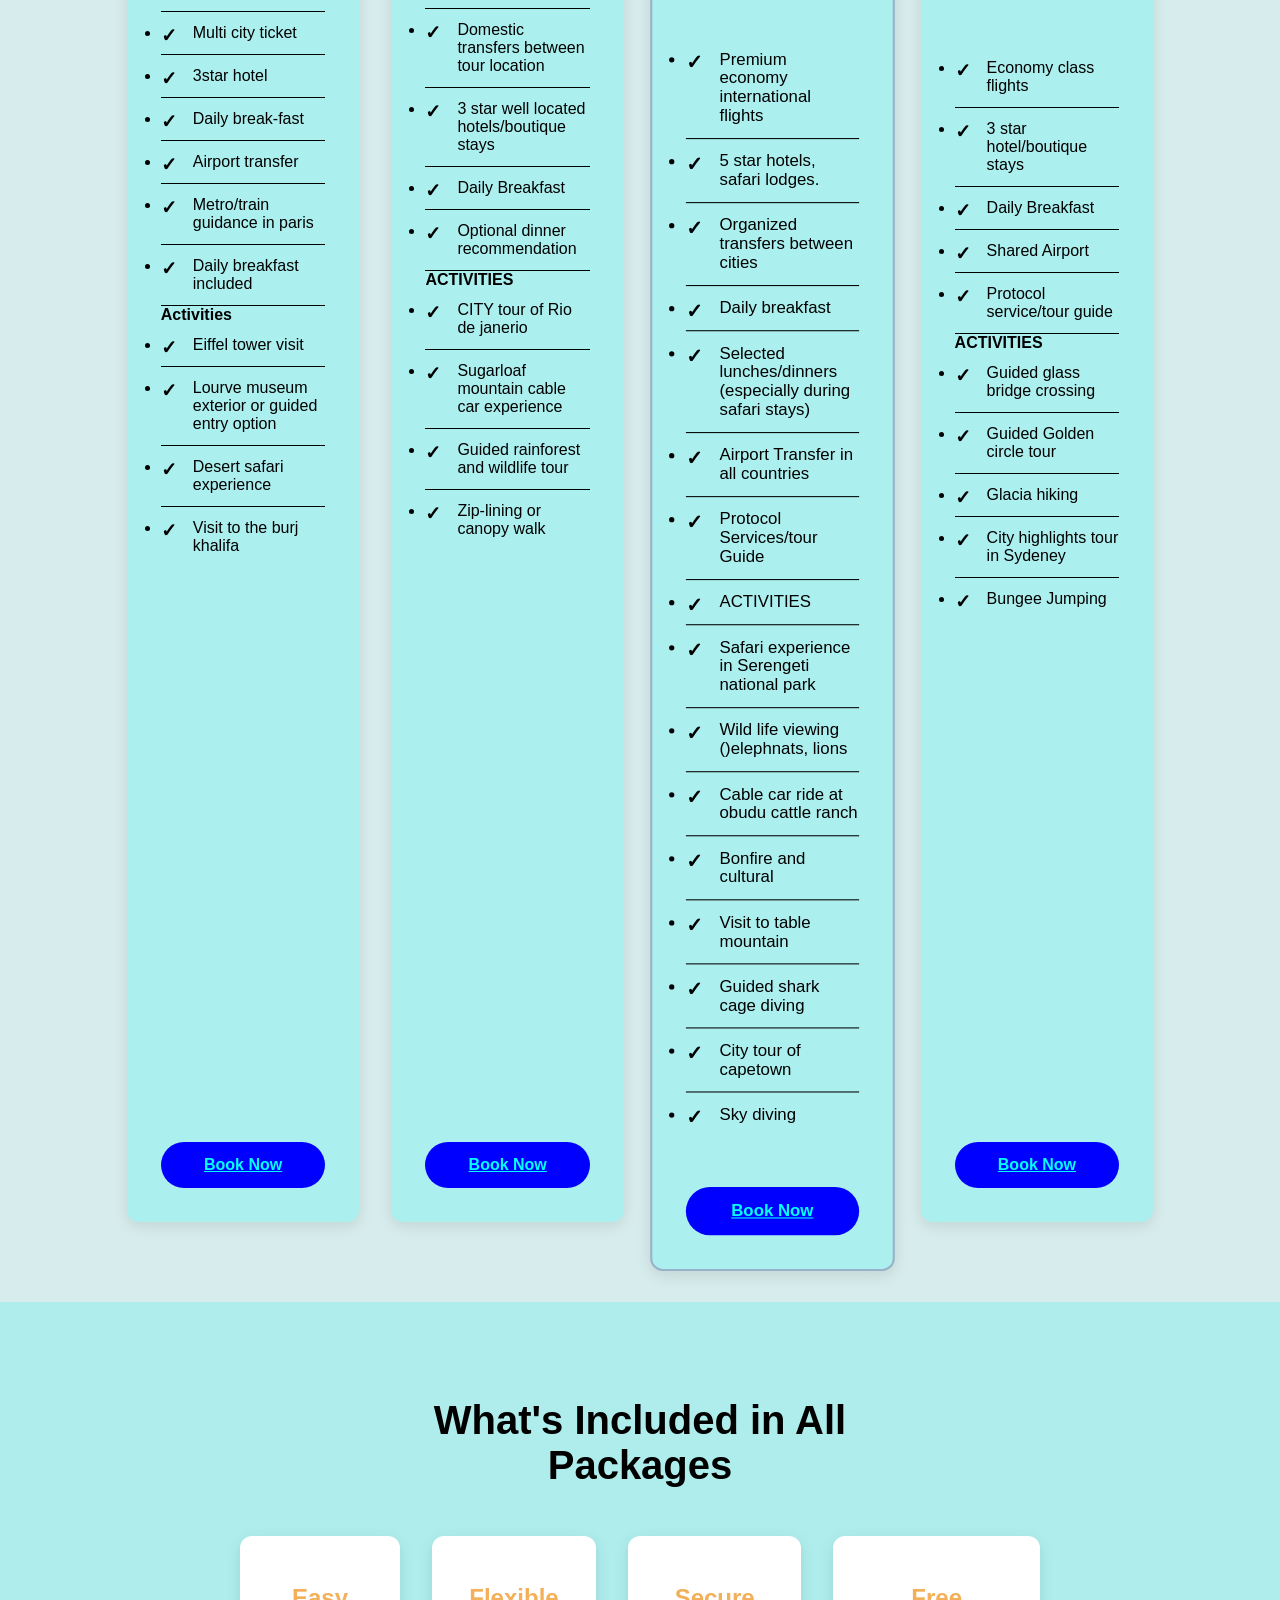
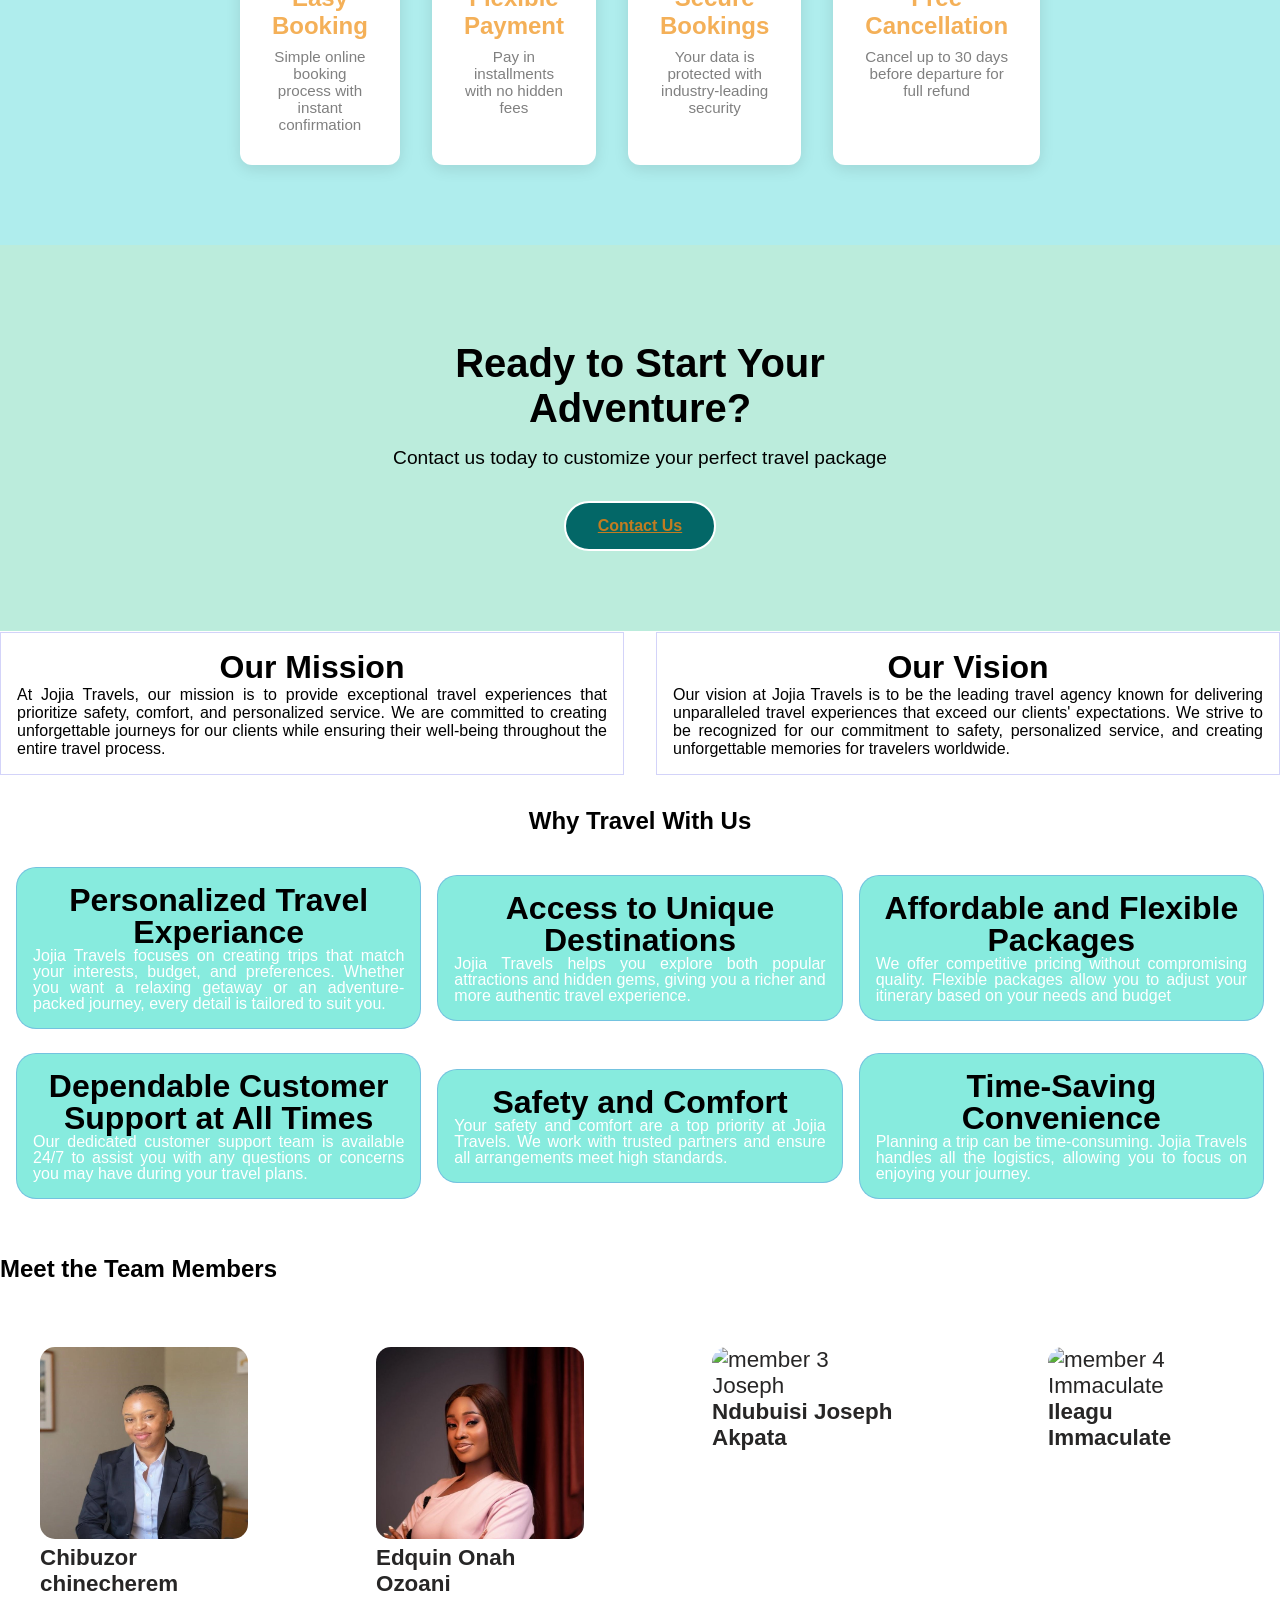
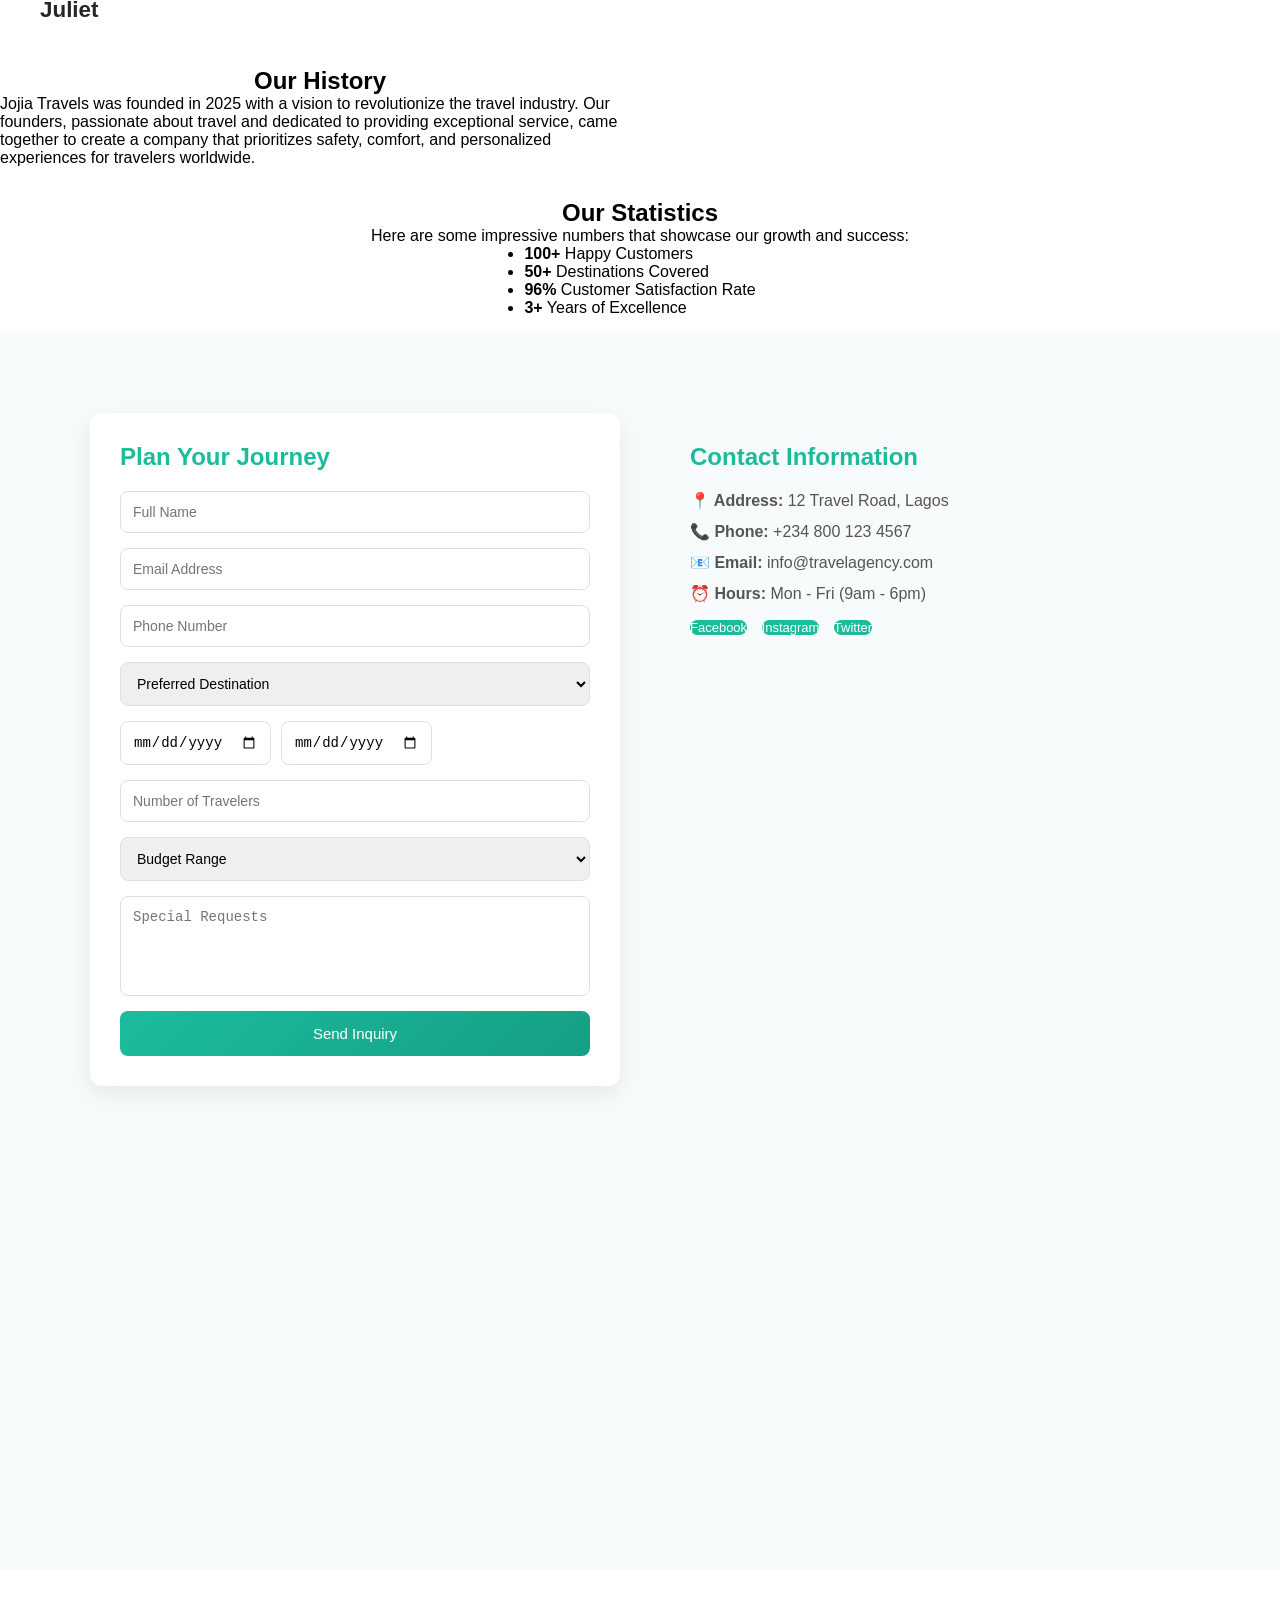
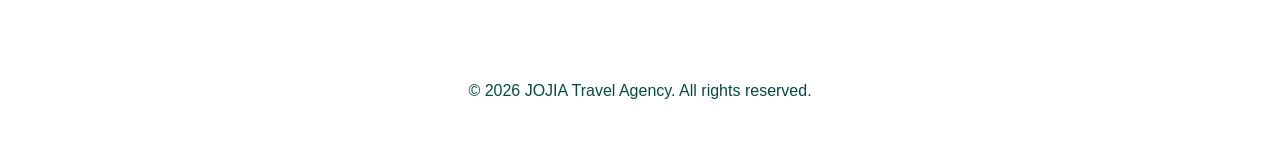
==== commit 840c94d8: "update CSS/index.css update HTML/index.html update images" ====
--- a/HTML/index.html
+++ b/HTML/index.html
@@ -396,6 +396,129 @@
         </div>
     </section>
 
+     <section id="mission">
+        <div class="mission">
+            <div>
+                <h2>Our Mission</h2>
+            <p>At Jojia Travels, our mission is to provide exceptional travel experiences that prioritize safety, comfort, and personalized service. We are committed to creating unforgettable journeys for our clients while ensuring their well-being throughout the entire travel process.</p>
+        </div>
+            <div>
+                <h2>Our Vision</h2>
+            <p>Our vision at Jojia Travels is to be the leading travel agency known for delivering unparalleled travel experiences that exceed our clients' expectations. We strive to be recognized for our commitment to safety, personalized service, and creating unforgettable memories for travelers worldwide.</p>
+            </div>
+            </div>
+    </section>
+    <section id="Travel">
+        <div class="us">
+            <h2>Why Travel With Us</h2>
+        </div>
+
+        <div class="choose">
+            
+            <div>
+                <h3>Personalized Travel Experiance</h3>
+                <p>Jojia Travels focuses on creating trips that match your interests, budget, and preferences. Whether you want a relaxing getaway or an adventure-packed journey, every detail is tailored to suit you.</p>
+        </div>
+            <div>
+                <h3>Access to Unique Destinations</h3>
+
+                <p>Jojia Travels helps you explore both popular attractions and hidden gems, giving you a richer and more authentic travel experience.</p>
+
+            </div>
+            <div>
+                <h3><b>Affordable and Flexible Packages</b></h3>
+                <p>We offer competitive pricing without compromising quality. Flexible packages allow you to adjust your itinerary based on your needs and budget</p>
+            </div>
+
+            <div>
+                <h3>Dependable Customer Support at All Times</h3>
+                <p>Our dedicated customer support team is available 24/7 to assist you with any questions or concerns you may have during your travel plans.</p>
+            </div>
+            
+            <div>
+                <h3>Safety and Comfort</h3>
+                <p>
+                    Your safety and comfort are a top priority at Jojia Travels. We work with trusted partners and ensure all arrangements meet high standards.
+                </p>
+            </div>
+            <div>
+                <h3>Time-Saving Convenience</h3>
+                <p>
+                    Planning a trip can be time-consuming. Jojia Travels handles all the logistics, allowing you to focus on enjoying your journey.
+                </p>
+            </div>
+        </div>
+    </section>
+    <section>
+            <div class="mtop">
+                <h2>Meet the Team Members</h2>
+            </div>
+
+        <div class="members">
+            <div>
+                <figure>
+                    <img src="/images/juliet ph.jpeg" alt="member 1 Juliet">
+                    <figcaption>
+                        <b>Chibuzor chinecherem Juliet</b>
+                    </figcaption>
+                </figure>
+            </div>
+
+            <div>
+                <figure>
+                    <img src="/images/Onah 2.jpeg" alt="member 2 Onah">
+                    <figcaption>
+                        <b> Edquin Onah Ozoani</b>
+                    </figcaption>
+            </figure>
+        </div>
+
+            <div>
+                <figure>
+                    <img src="/Images/joseph.jpeg" alt="member 3 Joseph">
+                    <figcaption>
+                        <b>Ndubuisi Joseph Akpata</b>
+                    </figcaption>
+                </figure>
+
+            </div>
+            <div>
+                <figure>
+                    <img src="/Images/immaculate 2.jpeg" alt="member 4 Immaculate">
+                    <figcaption>
+                        <b>Ileagu Immaculate</b>
+                    </figcaption>
+            </figure>
+        </div>
+            <div>
+                <figure>
+                    <img src="/Images/austine 2.jpeg" alt="member 5 Austine">
+                    <figcaption>
+                        <b>Augustine Ezenwata Njoku</b>
+                    </figcaption>
+                </figure>
+            </div>
+        </div>
+    </section>
+    
+    <section id="our-history">
+        <div class="history">
+            <h2>Our History</h2>
+            <p>Jojia Travels was founded in 2025 with a vision to revolutionize the travel industry. Our founders, passionate about travel and dedicated to providing exceptional service, came together to create a company that prioritizes safety, comfort, and personalized experiences for travelers worldwide.</p>
+        </div>
+    </section>
+    <section class="our-statistics">
+        <div class="container">
+            <h2>Our Statistics</h2>
+            <p>Here are some impressive numbers that showcase our growth and success:</p>
+            <ul>
+                <li><strong>100+</strong> Happy Customers</li>
+                <li><strong>50+</strong> Destinations Covered</li>
+                <li><strong>96%</strong> Customer Satisfaction Rate</li>
+                <li><strong>3+</strong> Years of Excellence</li>
+            </ul>
+        </div>
+    </section>
 
     <section class="contact">
     <div class="contact-container">
--- a/CSS/index.css
+++ b/CSS/index.css
@@ -530,6 +530,152 @@
     color: var(--primary-color);
 }
 
+.mission{
+    display: grid;
+    grid-template-columns: repeat(2, 1fr);
+    width: 100%;
+    height: 100%;
+    gap: 2rem;
+    margin-top: 1px;
+    justify-content: center;
+    align-content: center;
+}
+.mission div{
+    width: 100%;
+    border: 1px solid rgba(36, 36, 226, 0.2);
+    padding: 1rem ;
+    
+}
+.mission div :hover{
+    border: 4px solid white;
+    padding: 1rem ;
+    color: white;
+    background-color: rgb(165, 228, 225);
+    border-radius: 3rem;
+}
+.mission h2{
+    text-align: center;
+    font-family: Verdana, Geneva, Tahoma, sans-serif;
+    font-size: 2rem;
+}
+.mission p{
+    text-align: justify;
+    font-family: Verdana, Geneva, Tahoma, sans-serif;
+    font-size: 1rem;
+}
+.us{
+    display: flex;
+    flex-direction: column;
+    width: 100%;
+    margin-top: 2rem;
+    justify-content: center;
+    align-items: center;
+}
+.choose{
+    display: grid;
+    grid-template-columns: repeat(3, 1fr);
+    grid-template-rows: repeat(2, 1fr);
+    width: 100%;
+    gap: 1rem;
+    margin-top: 1rem;
+    padding: 1rem;
+    justify-content: center;
+    align-items: center;
+    
+}
+.choose div{
+    width: 100%;
+    border: 1px solid rgba(36, 36, 226, 0.2);
+    padding: 1rem ;
+    background-color: rgb(135, 235, 222);
+    border-radius: 20px;
+}
+.choose div :hover{
+    width: 100%;
+    border: 1px solid rgba(36, 36, 226, 0.2);
+    padding: 1rem ;
+    background-color: rgb(54, 49, 49);
+    border-radius: 20px;
+    color: white;
+}
+
+.choose h3{
+    font-size: 2rem;
+    color: black;
+    line-height: 2rem;
+    text-align: center;
+}
+.choose p{
+    font-size: 1rem;
+    color: white;
+    line-height: 1rem;
+    text-align: justify;
+    font-weight: 500;
+}
+.mtop{
+    display: flex;
+    flex-direction: column;
+    width: 40%;
+    margin-top: 2rem;
+    justify-self: center;
+
+}
+.members{
+    display: grid;
+    grid-template-columns: repeat(5, 1fr);
+    width: 100%;
+    height: 18rem;
+    gap: 8rem;
+    padding: 30px;
+    margin-top: 1rem;
+    justify-self: center;
+}
+.members div{
+    width: 13rem;
+    height: 10rem;
+    padding: 10px ;
+    background-color: rgb(255, 255, 255);
+    border-radius: 10px;
+    align-items: center;
+    justify-content: center;
+    font-size: 1.4rem;
+    color: rgb(39, 38, 38);
+    margin: 0;    
+}
+.members div img{
+    width: 13rem;
+    height: 12rem;
+    border-radius: 15px;
+    margin-top: 0.5rem; 
+}
+.history{
+    display: flex;
+    flex-direction: column;
+    width: 50%;
+    margin-top: 5rem;
+    justify-content: center;
+    align-items: center;
+    justify-self: center;
+}
+.container{
+    display: flex;
+    flex-direction: column;
+    width: 50%;
+    margin-top: 2rem;
+    margin-bottom: 1rem;
+    justify-content: center;
+    align-items: center;
+    justify-self: center;
+    
+}
+.our-history p{
+    font-size: 1.5rem;
+    color: rgb(40, 41, 41);
+    line-height: 2rem;
+    text-align: center;
+    text-align: justify;
+}
+
 .contact {
     padding:80px 20px;
     background: #f8fbfb;
@@ -684,22 +830,38 @@
         font-size: 2rem;
     }
 
+    .mission{
+        grid-template-columns: 1fr 1fr;
+    }
+
+    .choose{
+        grid-template-columns: 1fr 1fr;
+    }
+
+    .members{
+        grid-template-columns: repeat(2, 1fr);
+        margin-left: 50px;
+    }
+    .history {
+        margin-top: 40rem;
+        width: 70%;
+    }
+
+    .date-group {
+        flex-direction: column;
+    }
+
+     .packages-grid {
+        grid-template-columns: 1fr 1fr;
+    }
+    
+    .info-grid {
+        grid-template-columns: 1fr 1fr;
+    }
+
     .contact-container {
         flex-direction: column;
     }
-
-    .date-group {
-        flex-direction: column;
-    }
-
-     .packages-grid {
-        grid-template-columns: 1fr;
-    }
-    
-    .info-grid {
-        grid-template-columns: 1fr;
-    }
-    
 }
 
 @media (max-width: 1023px) {
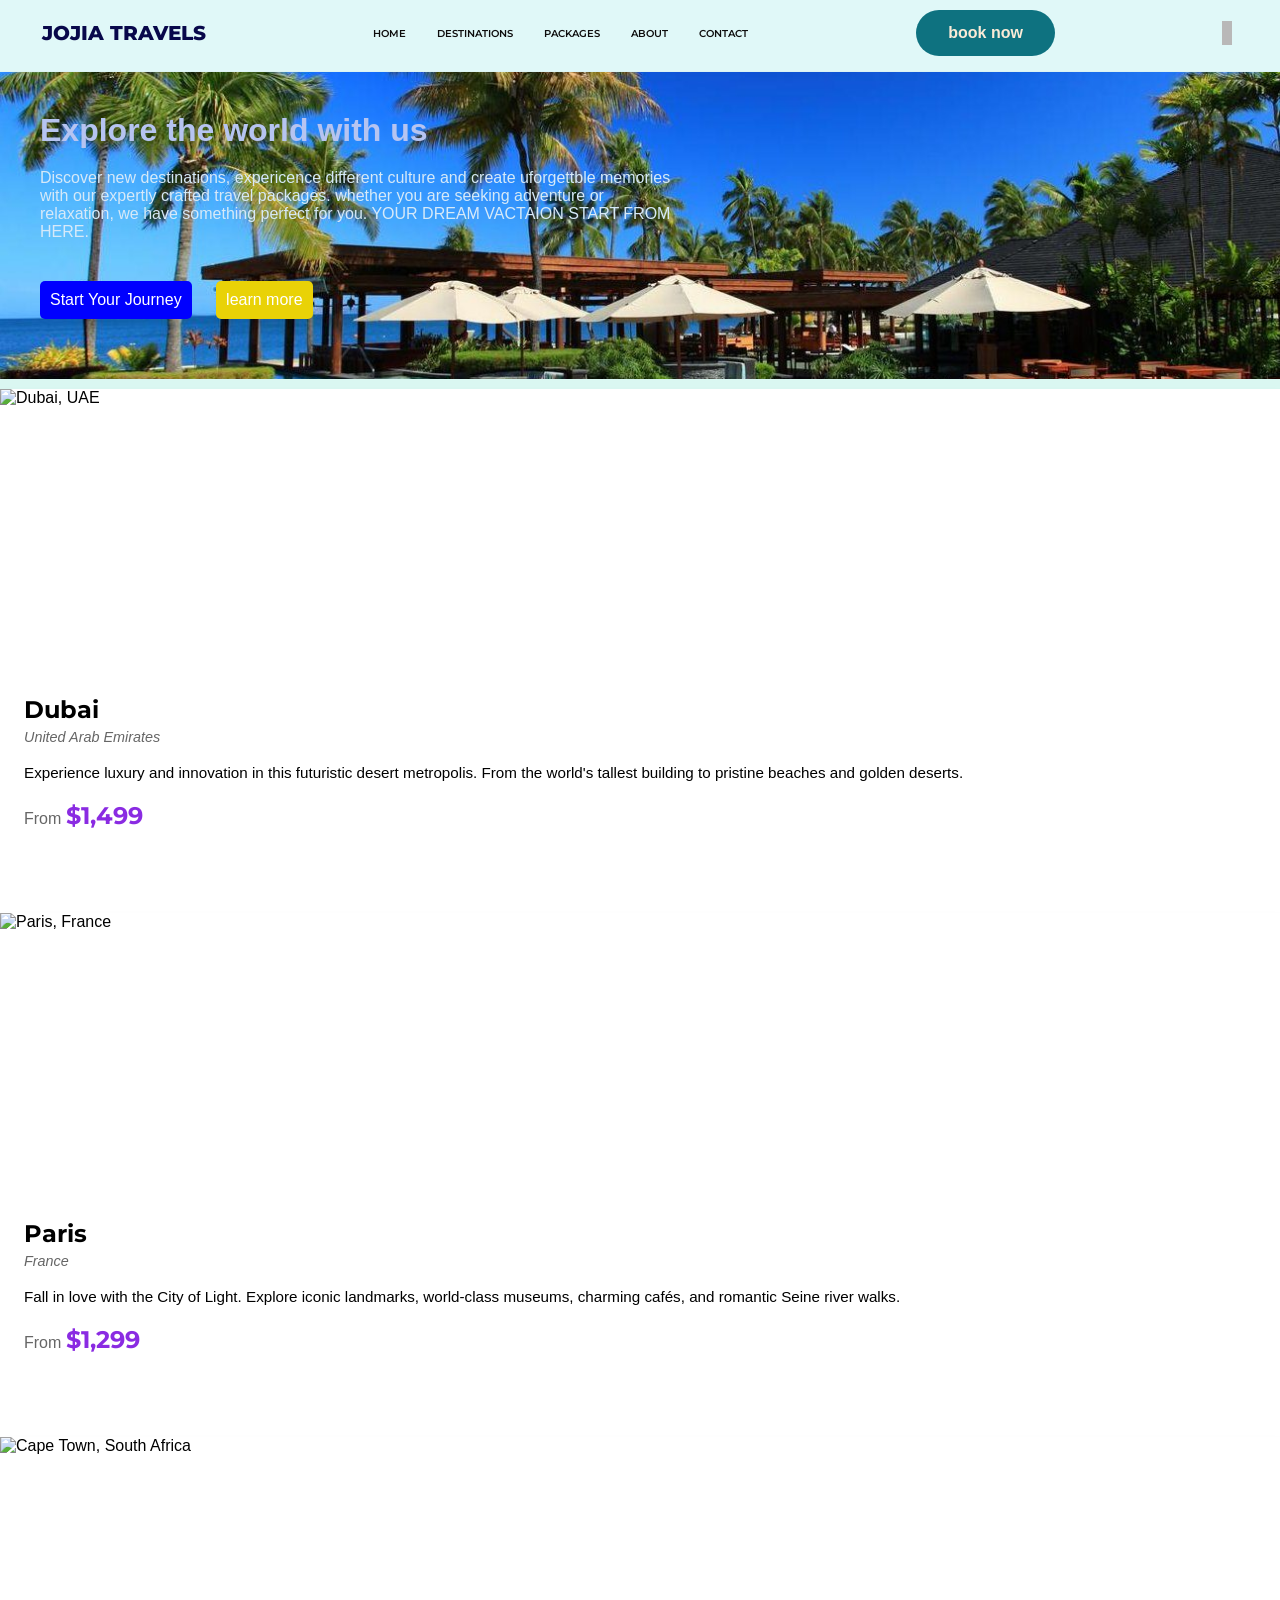
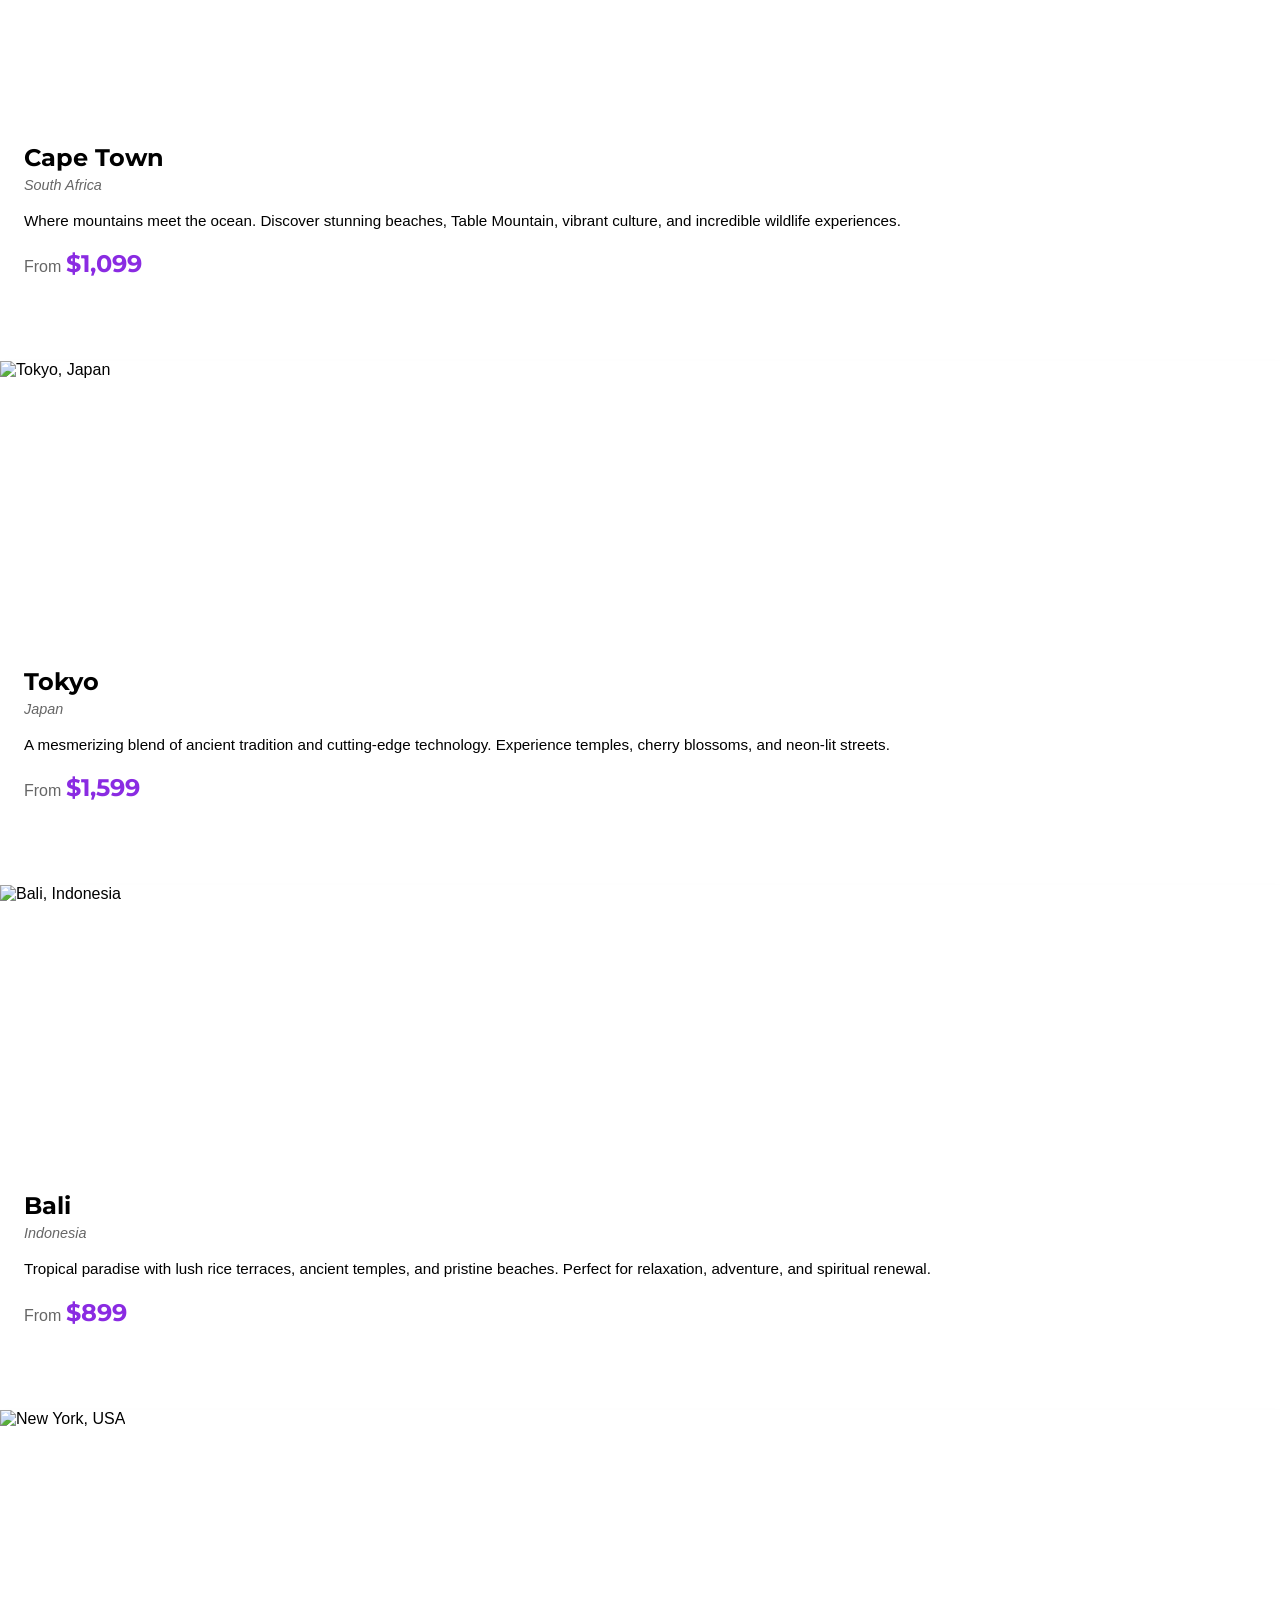
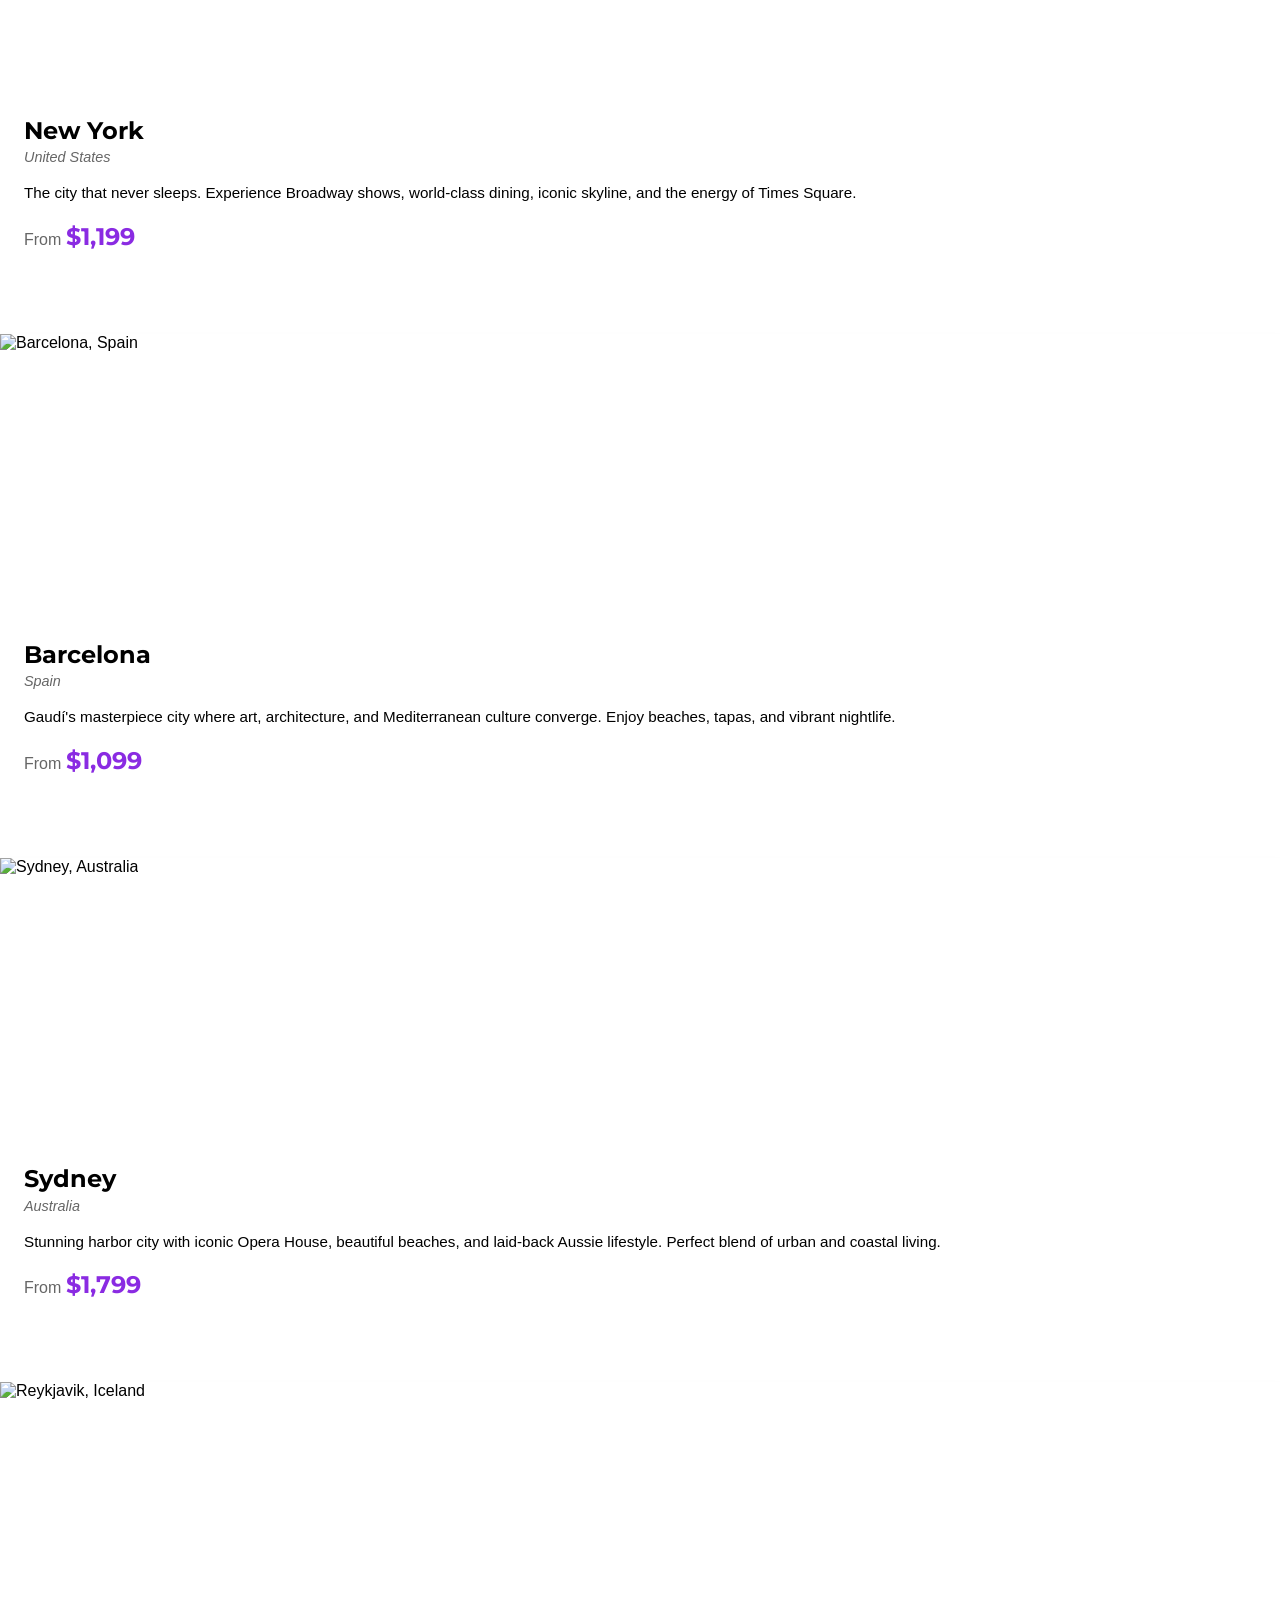
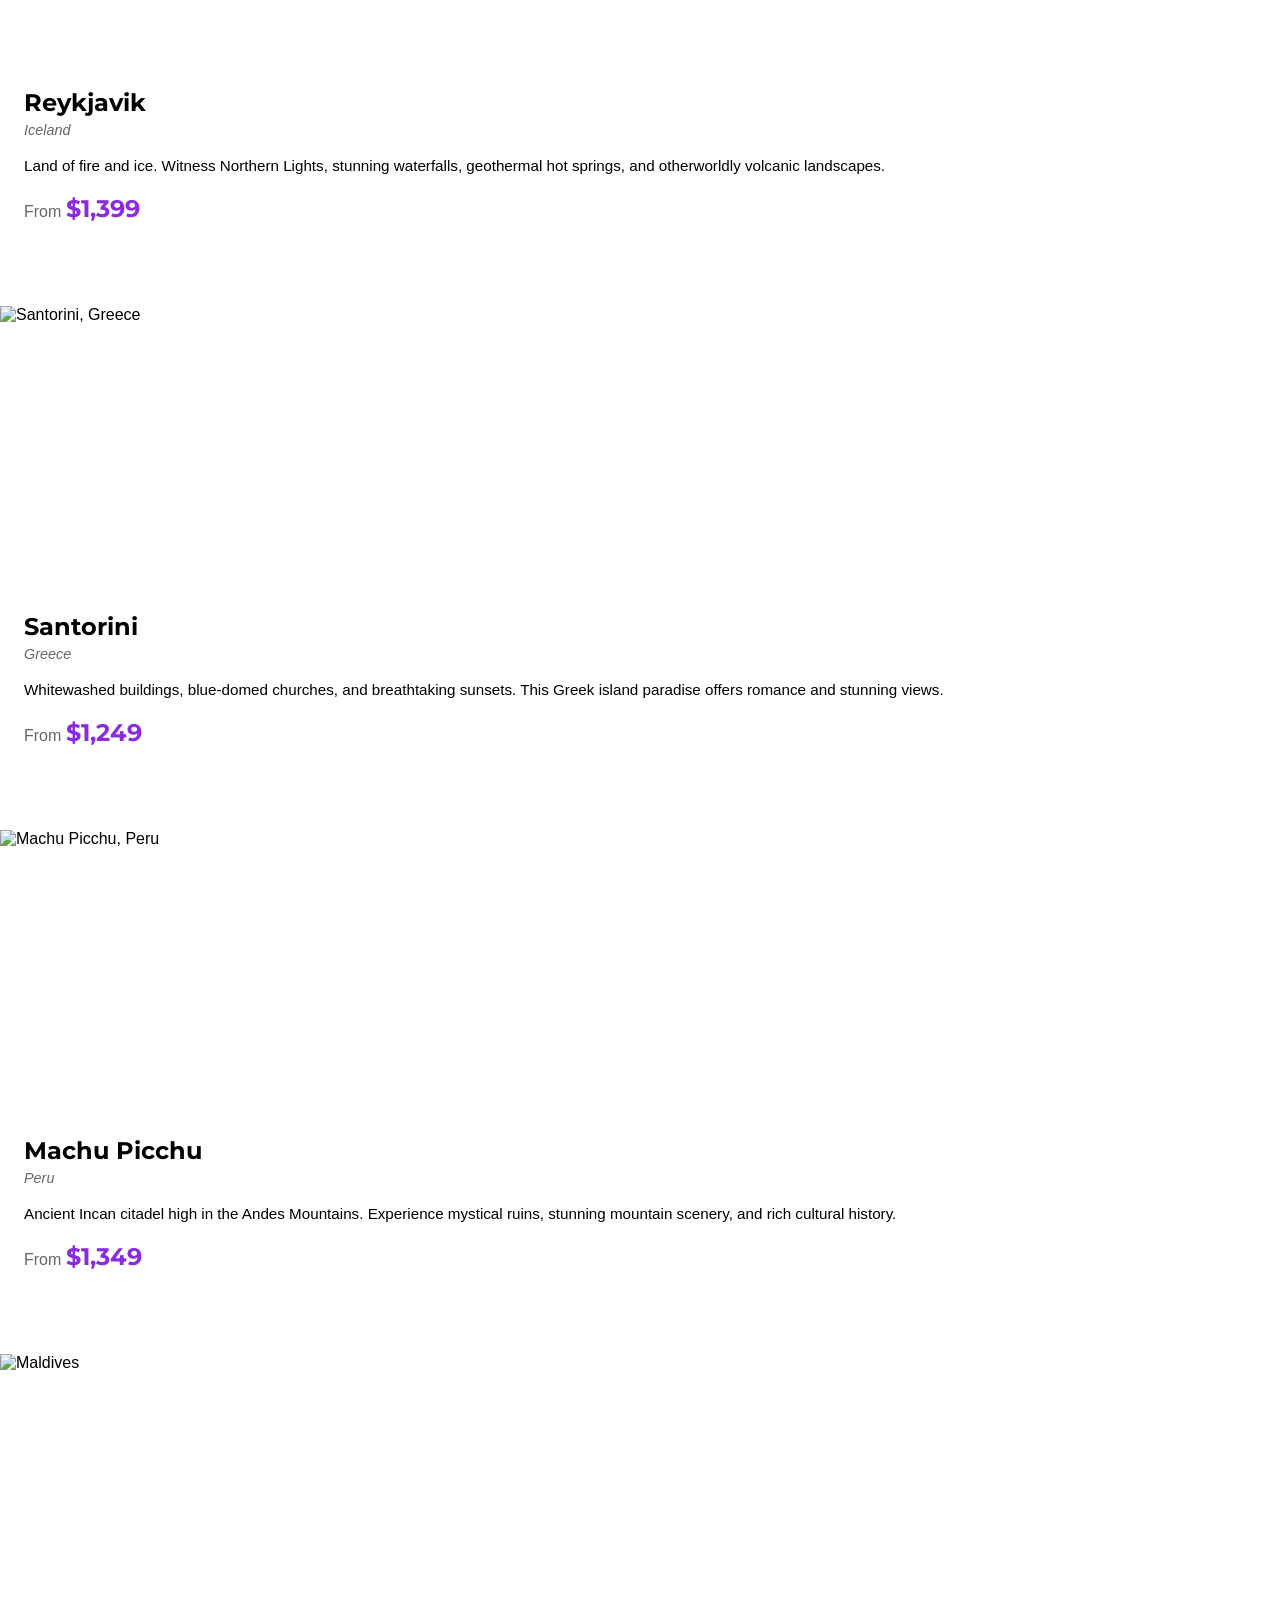
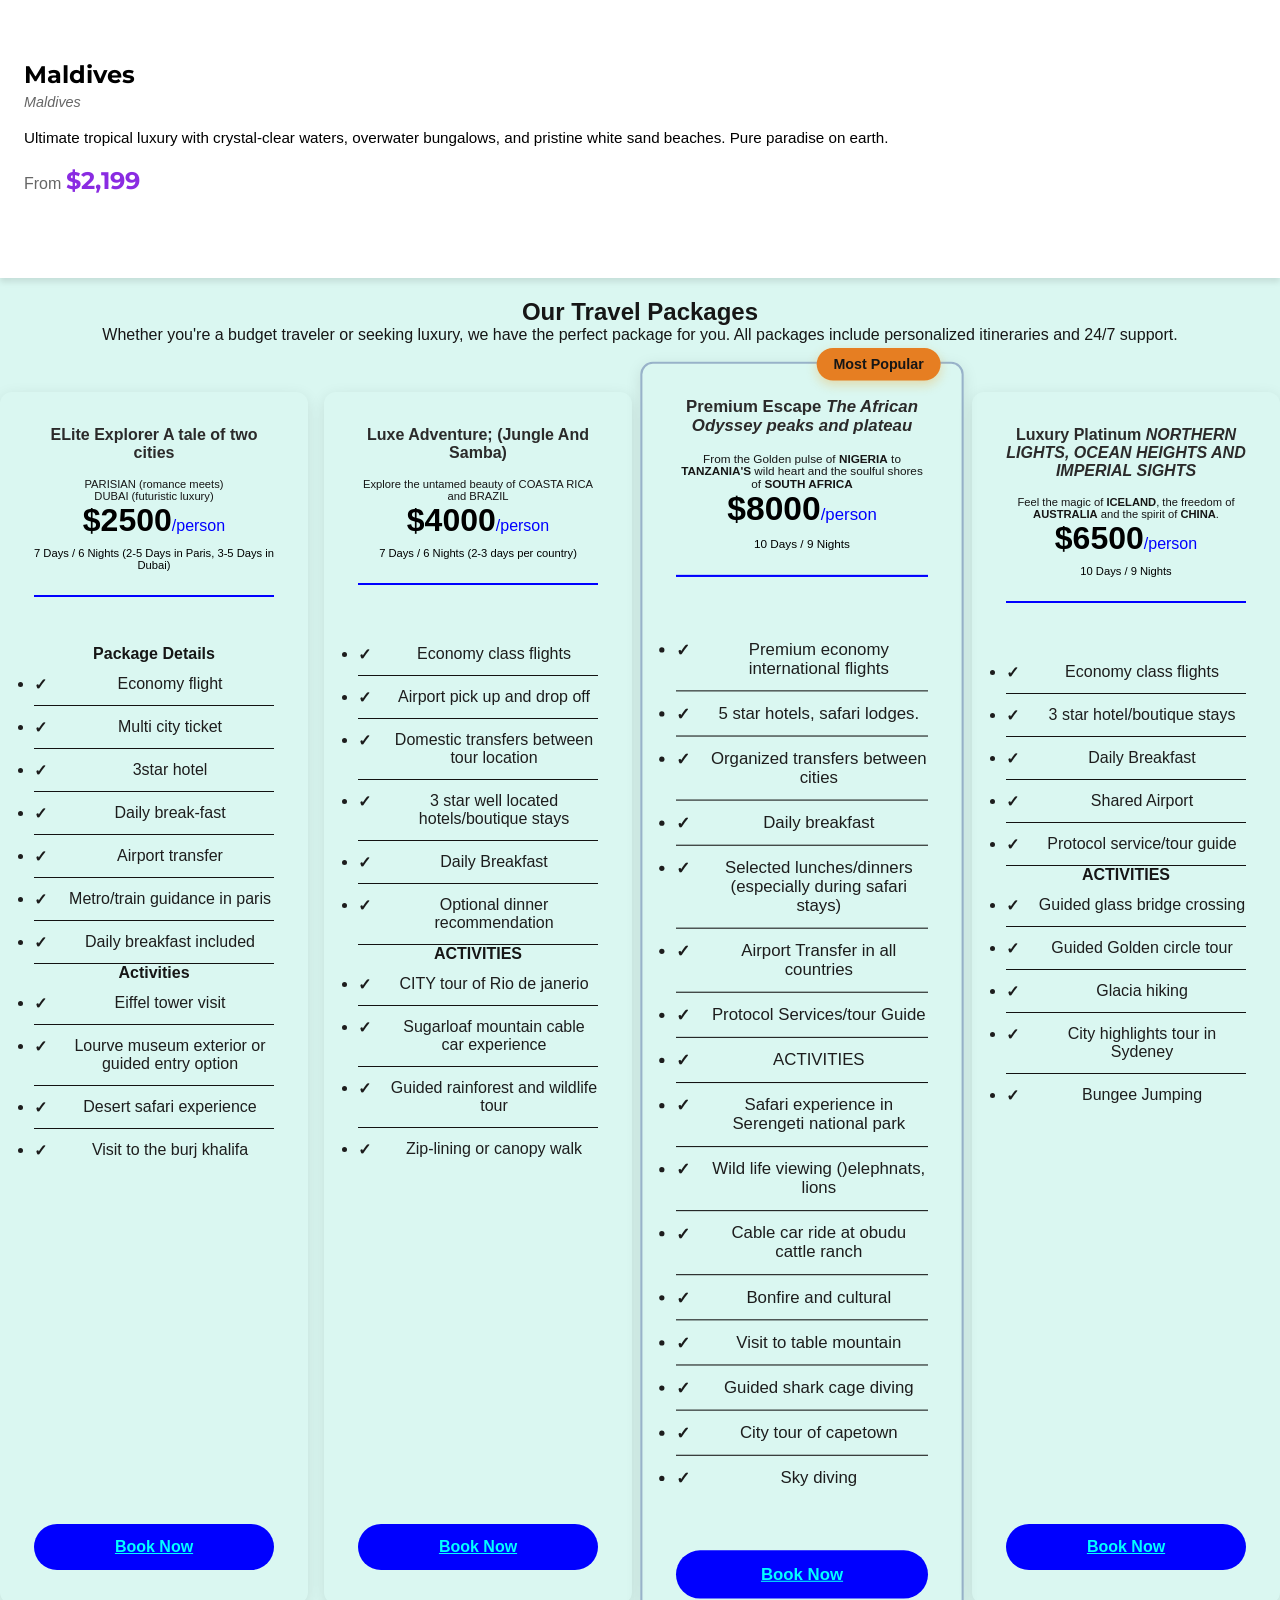
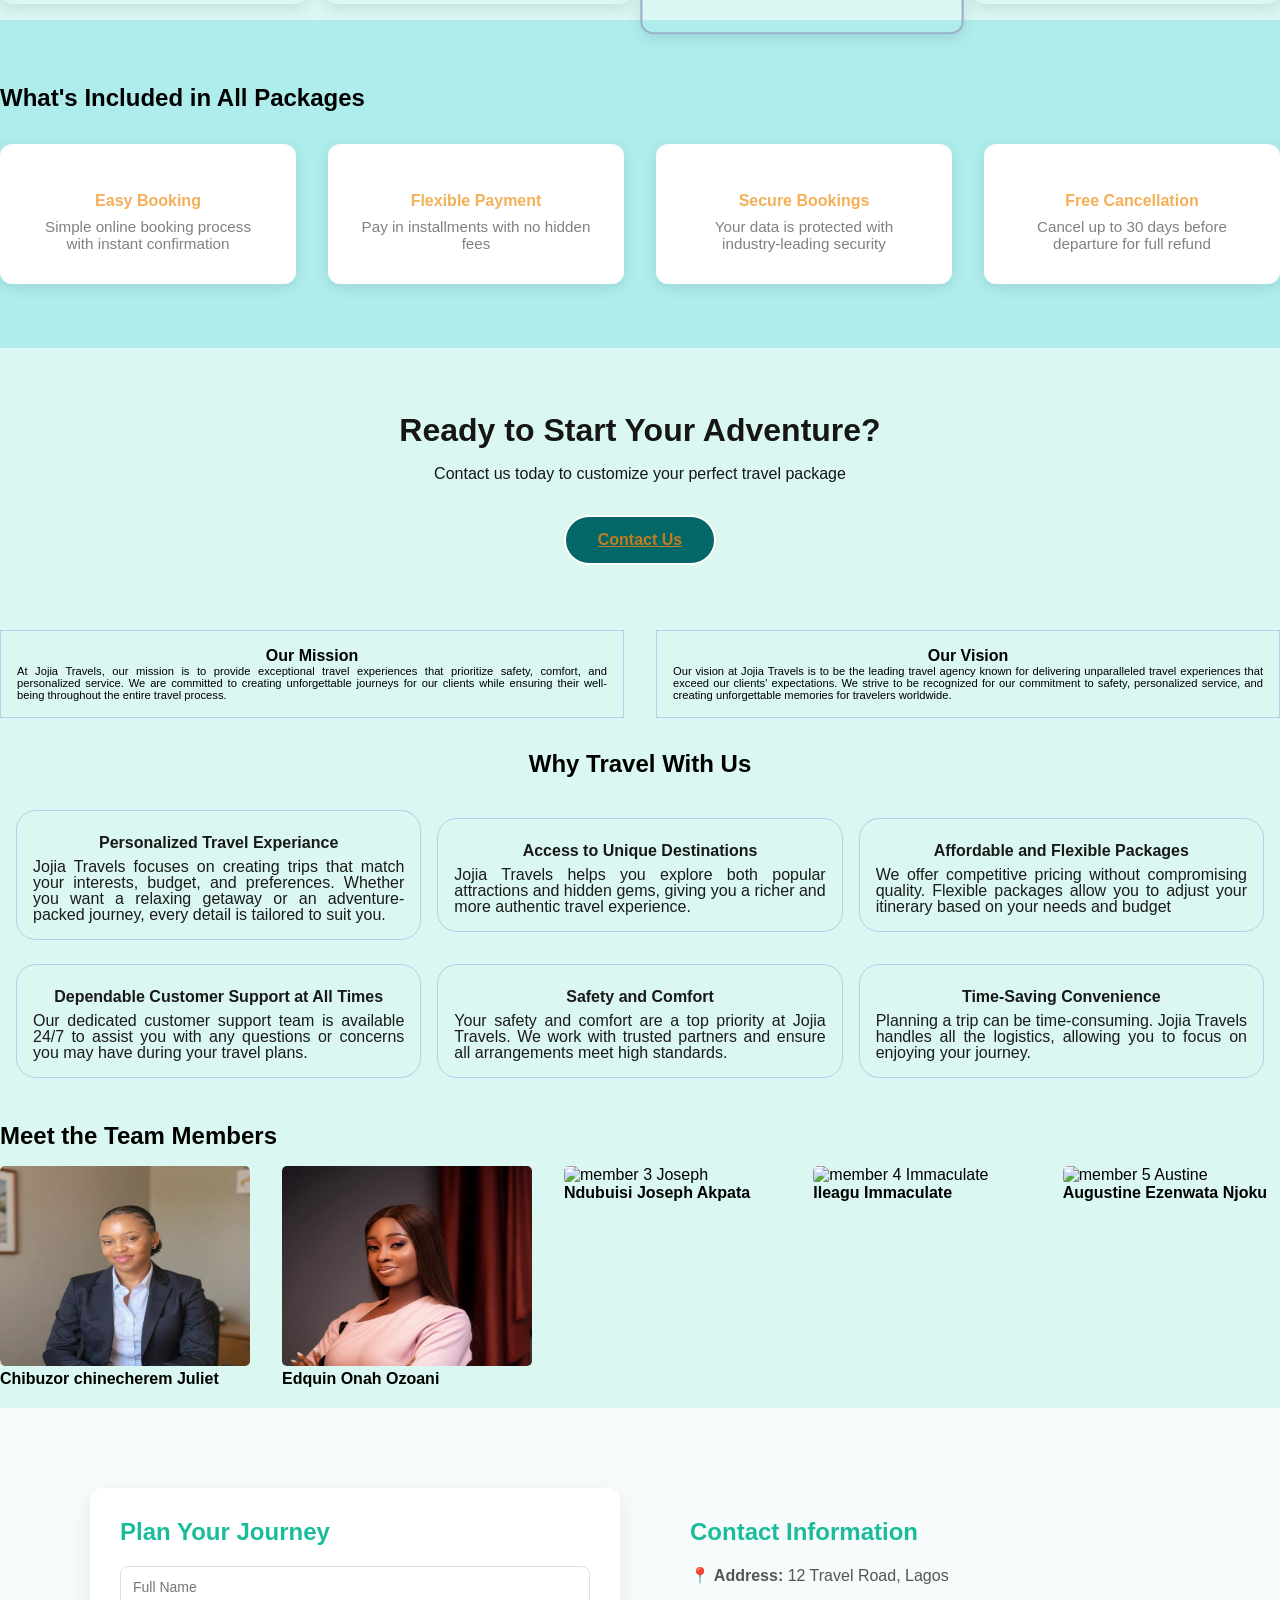
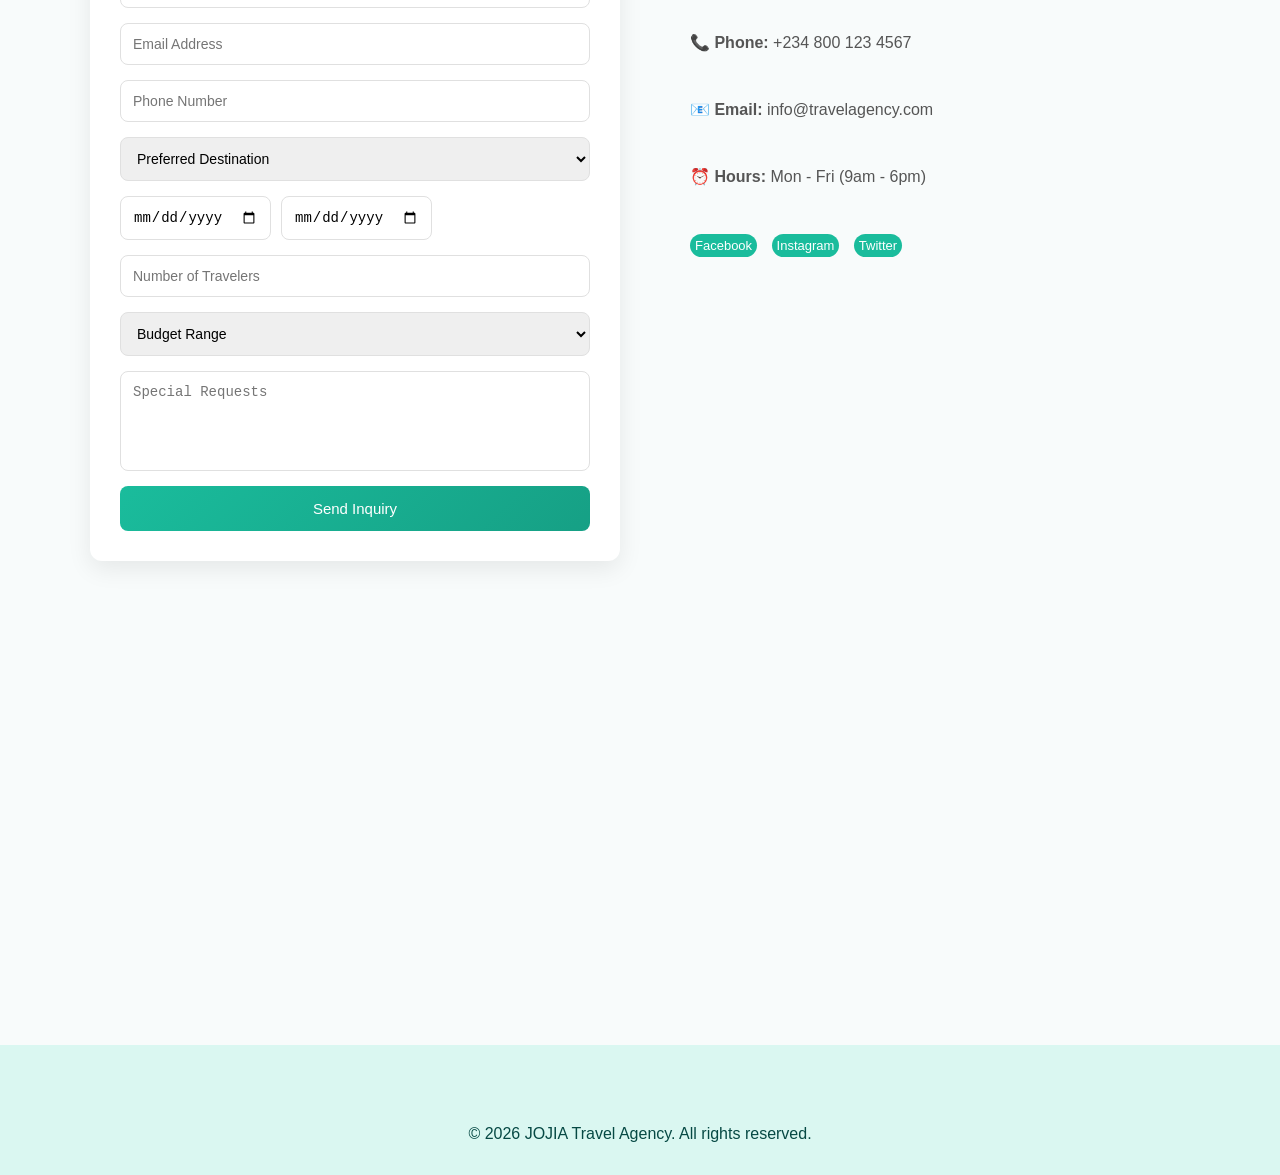
==== commit 19f86dd7: "update" ====
--- a/HTML/index.html
+++ b/HTML/index.html
@@ -17,10 +17,10 @@
 <body>
   <header>
         <nav class="nav-bar">
+
             <div class="logo">
-                <span>JOJIA</span>
-                <span>TRAVELS</span>
-                <p class="tagline">Touring the world with you</p>
+                <span class="span-logo"><i class="fa-solid fa-plane-up"></i></span>
+                <h1> JOJIA TRAVELS</h1>
             </div>
 
             <ul class="nav-links">
@@ -46,210 +46,197 @@
     </header>
 
     <section id="HOME"  class="hero">
+
         <div class="hero-container">
 
             <div class="hero-text">
                 <h1>Explore the world with us</h1>
                 <p>Discover new destinations, expericence different culture and
                     create uforgettble memories with our expertly crafted travel packages.
-                    whether you are seeking adventure or relaxation, we have something perfect fot you.</p>
-                <p>your dream vactaion start from here</p>
+                    whether you are seeking adventure or relaxation, we have something perfect for you. YOUR DREAM VACTAION START FROM HERE.
+                </p>
+                
                 <a href="#" class="btn2">Start Your Journey</a>
                 <a href="#" class="btn3">learn more</a>
             </div>
-             
-            <div class="hero-image">
-                <div>
-                    <img src="/images/depositphotos_4474075-stock-photo-over-water-bungalows-with-steps vacation.jpg" alt="">
-                </div>
-
-                <div>
-                    <img src="/images/luggage-ready-for-travel-at-sunset-with-airplane-taking-off-in-the-background-free-photo.jpeg" alt="">
-                </div>
-
-                <div>
-                    <img src="/images/the world.jpg" alt="">
-                </div>
-            </div>
-        </div>
+
+            
+        </div>
+        
     </section>
 
     <section class="destinations-section">
-        <div class="container">
-            <div class="destinations-grid">
+
+        <div class="Destination-container">
+            <div id="dubai" class="destination-card">
+                <div class="card-image">
+                    <img src="https://images.unsplash.com/photo-1512453979798-5ea266f8880c?w=800&h=600&fit=crop" alt="Dubai, UAE">
+                </div>
+                <div class="card-content">
+                    <h3>Dubai</h3>
+                    <p class="country">United Arab Emirates</p>
+                    <p class="description">Experience luxury and innovation in this futuristic desert metropolis. From the world's tallest building to pristine beaches and golden deserts.</p>
+                    <p class="price">From <span>$1,499</span></p>
+                    <button class="learn-more-btn">Learn More</button>
+                </div>
+            </div>
+                <div id="paris" class="destination-card">
+                <div class="card-image">
+                    <img src="https://images.unsplash.com/photo-1502602898657-3e91760cbb34?w=800&h=600&fit=crop" alt="Paris, France">
+                </div>
+                <div class="card-content">
+                    <h3>Paris</h3>                        <p class="country">France</p>
+                    <p class="description">Fall in love with the City of Light. Explore iconic landmarks, world-class museums, charming cafés, and romantic Seine river walks.</p>
+                    <p class="price">From <span>$1,299</span></p>
+                    <button class="learn-more-btn">Learn More</button>
+                </div>
+            </div>
+
+            <div id="cape town" class="destination-card">
+                <div class="card-image">
+                    <img src="https://images.unsplash.com/photo-1580060839134-75a5edca2e99?w=800&h=600&fit=crop" alt="Cape Town, South Africa">
+                </div>                    
                 
-                <div id="dubai" class="destination-card">
-                    <div class="card-image">
-                        <img src="https://images.unsplash.com/photo-1512453979798-5ea266f8880c?w=800&h=600&fit=crop" alt="Dubai, UAE">
-                    </div>
-                    <div class="card-content">
-                        <h3>Dubai</h3>
-                        <p class="country">United Arab Emirates</p>
-                        <p class="description">Experience luxury and innovation in this futuristic desert metropolis. From the world's tallest building to pristine beaches and golden deserts.</p>
-                        <p class="price">From <span>$1,499</span></p>
-                        <button class="learn-more-btn">Learn More</button>
-                    </div>
-                </div>
-
-               
-                <div id="paris" class="destination-card">
-                    <div class="card-image">
-                        <img src="https://images.unsplash.com/photo-1502602898657-3e91760cbb34?w=800&h=600&fit=crop" alt="Paris, France">
-                    </div>
-                    <div class="card-content">
-                        <h3>Paris</h3>
-                        <p class="country">France</p>
-                        <p class="description">Fall in love with the City of Light. Explore iconic landmarks, world-class museums, charming cafés, and romantic Seine river walks.</p>
-                        <p class="price">From <span>$1,299</span></p>
-                        <button class="learn-more-btn">Learn More</button>
-                    </div>
-                </div>
-
-                <div id="cape town" class="destination-card">
-                    <div class="card-image">
-                        <img src="https://images.unsplash.com/photo-1580060839134-75a5edca2e99?w=800&h=600&fit=crop" alt="Cape Town, South Africa">
-                    </div>
-                    <div class="card-content">
-                        <h3>Cape Town</h3>
-                        <p class="country">South Africa</p>
-                        <p class="description">Where mountains meet the ocean. Discover stunning beaches, Table Mountain, vibrant culture, and incredible wildlife experiences.</p>
-                        <p class="price">From <span>$1,099</span></p>
-                        <button class="learn-more-btn">Learn More</button>
-                    </div>
-                </div>
-
-                <div id="tokyo" class="destination-card">
-                    <div class="card-image">
-                        <img src="https://images.unsplash.com/photo-1540959733332-eab4deabeeaf?w=800&h=600&fit=crop" alt="Tokyo, Japan">
-                    </div>
-                    <div class="card-content">
-                        <h3>Tokyo</h3>
-                        <p class="country">Japan</p>
-                        <p class="description">A mesmerizing blend of ancient tradition and cutting-edge technology. Experience temples, cherry blossoms, and neon-lit streets.</p>
-                        <p class="price">From <span>$1,599</span></p>
-                        <button class="learn-more-btn">Learn More</button>
-                    </div>
-                </div>
-
-                <div id="bali" class="destination-card">
-                    <div class="card-image">
-                        <img src="https://images.unsplash.com/photo-1537996194471-e657df975ab4?w=800&h=600&fit=crop" alt="Bali, Indonesia">
-                    </div>
-                    <div class="card-content">
-                        <h3>Bali</h3>
-                        <p class="country">Indonesia</p>
-                        <p class="description">Tropical paradise with lush rice terraces, ancient temples, and pristine beaches. Perfect for relaxation, adventure, and spiritual renewal.</p>
-                        <p class="price">From <span>$899</span></p>
-                        <button class="learn-more-btn">Learn More</button>
-                    </div>
-                </div>
-
+                <div class="card-content">
+                    <h3>Cape Town</h3>
+                    <p class="country">South Africa</p>
+                    <p class="description">Where mountains meet the ocean. Discover stunning beaches, Table Mountain, vibrant culture, and incredible wildlife experiences.</p>
+                    <p class="price">From <span>$1,099</span></p>
+                    <button class="learn-more-btn">Learn More</button>
+                </div>
+            </div>
+
+            <div id="tokyo" class="destination-card">
+                <div class="card-image">
+                    <img src="https://images.unsplash.com/photo-1540959733332-eab4deabeeaf?w=800&h=600&fit=crop" alt="Tokyo, Japan">
+                </div>
+
+                <div class="card-content">
+                    <h3>Tokyo</h3>
+                    <p class="country">Japan</p>
+                    <p class="description">A mesmerizing blend of ancient tradition and cutting-edge technology. Experience temples, cherry blossoms, and neon-lit streets.</p>
+                    <p class="price">From <span>$1,599</span></p>
+                    <button class="learn-more-btn">Learn More</button>
+                </div>
+            </div>
+
+            <div id="bali" class="destination-card">
+                <div class="card-image">
+                    <img src="https://images.unsplash.com/photo-1537996194471-e657df975ab4?w=800&h=600&fit=crop" alt="Bali, Indonesia">
+                </div>
+                <div class="card-content">
+                    <h3>Bali</h3>                        <p class="country">Indonesia</p>
+                    <p class="description">Tropical paradise with lush rice terraces, ancient temples, and pristine beaches. Perfect for relaxation, adventure, and spiritual renewal.</p>
+                    <p class="price">From <span>$899</span></p>
+                    <button class="learn-more-btn">Learn More</button>
+                </div>
+            </div>
               
-                <div id="new york" class="destination-card">
-                    <div class="card-image">
-                        <img src="https://images.unsplash.com/photo-1496442226666-8d4d0e62e6e9?w=800&h=600&fit=crop" alt="New York, USA">
-                    </div>
-                    <div class="card-content">
-                        <h3>New York</h3>
-                        <p class="country">United States</p>
-                        <p class="description">The city that never sleeps. Experience Broadway shows, world-class dining, iconic skyline, and the energy of Times Square.</p>
-                        <p class="price">From <span>$1,199</span></p>
-                        <button class="learn-more-btn">Learn More</button>
-                    </div>
-                </div>
+            <div id="new york" class="destination-card">
+                <div class="card-image">
+                    <img src="https://images.unsplash.com/photo-1496442226666-8d4d0e62e6e9?w=800&h=600&fit=crop" alt="New York, USA">
+                </div>
+                <div class="card-content">
+                    <h3>New York</h3>
+                    <p class="country">United States</p>
+                    <p class="description">The city that never sleeps. Experience Broadway shows, world-class dining, iconic skyline, and the energy of Times Square.</p>
+                    <p class="price">From <span>$1,199</span></p>
+                    <button class="learn-more-btn">Learn More</button>
+                </div>              
+            </div>
                 
-                <div id="barcelona" class="destination-card">
-                    <div class="card-image">
-                        <img src="https://images.unsplash.com/photo-1583422409516-2895a77efded?w=800&h=600&fit=crop" alt="Barcelona, Spain">
-                    </div>
-                    <div class="card-content">
-                        <h3>Barcelona</h3>
-                        <p class="country">Spain</p>
-                        <p class="description">Gaudí's masterpiece city where art, architecture, and Mediterranean culture converge. Enjoy beaches, tapas, and vibrant nightlife.</p>
-                        <p class="price">From <span>$1,099</span></p>
-                        <button class="learn-more-btn">Learn More</button>
-                    </div>
-                </div>
-
-                <div id="sydney" class="destination-card">
-                    <div class="card-image">
-                        <img src="https://images.unsplash.com/photo-1506973035872-a4ec16b8e8d9?w=800&h=600&fit=crop" alt="Sydney, Australia">
-                    </div>
-                    <div class="card-content">
-                        <h3>Sydney</h3>
-                        <p class="country">Australia</p>
-                        <p class="description">Stunning harbor city with iconic Opera House, beautiful beaches, and laid-back Aussie lifestyle. Perfect blend of urban and coastal living.</p>
-                        <p class="price">From <span>$1,799</span></p>
-                        <button class="learn-more-btn">Learn More</button>
-                    </div>
-                </div>
-
-                <div id="Iceland" class="destination-card">
-                    <div class="card-image">
-                        <img src="https://images.unsplash.com/photo-1504829857797-ddff29c27927?w=800&h=600&fit=crop" alt="Reykjavik, Iceland">
-                    </div>
-                    <div class="card-content">
-                        <h3>Reykjavik</h3>
-                        <p class="country">Iceland</p>
-                        <p class="description">Land of fire and ice. Witness Northern Lights, stunning waterfalls, geothermal hot springs, and otherworldly volcanic landscapes.</p>
-                        <p class="price">From <span>$1,399</span></p>
-                        <button class="learn-more-btn">Learn More</button>
-                    </div>
-                </div>
-
-                <div id="santorini" class="destination-card">
-                    <div class="card-image">
-                        <img src="https://images.unsplash.com/photo-1613395877344-13d4a8e0d49e?w=800&h=600&fit=crop" alt="Santorini, Greece">
-                    </div>
-                    <div class="card-content">
-                        <h3>Santorini</h3>
-                        <p class="country">Greece</p>
-                        <p class="description">Whitewashed buildings, blue-domed churches, and breathtaking sunsets. This Greek island paradise offers romance and stunning views.</p>
-                        <p class="price">From <span>$1,249</span></p>
-                        <button class="learn-more-btn">Learn More</button>
-                    </div>
-                </div>
-
-                <div id="machu picchu" class="destination-card">
-                    <div class="card-image">
-                        <img src="https://images.unsplash.com/photo-1587595431973-160d0d94add1?w=800&h=600&fit=crop" alt="Machu Picchu, Peru">
-                    </div>
-                    <div class="card-content">
-                        <h3>Machu Picchu</h3>
-                        <p class="country">Peru</p>
-                        <p class="description">Ancient Incan citadel high in the Andes Mountains. Experience mystical ruins, stunning mountain scenery, and rich cultural history.</p>
-                        <p class="price">From <span>$1,349</span></p>
-                        <button class="learn-more-btn">Learn More</button>
-                    </div>
-                </div>
-
-                <div id="maldives" class="destination-card">
-                    <div class="card-image">
-                        <img src="https://images.unsplash.com/photo-1514282401047-d79a71a590e8?w=800&h=600&fit=crop" alt="Maldives">
-                    </div>
-                    <div class="card-content">
-                        <h3>Maldives</h3>
-                        <p class="country">Maldives</p>
-                        <p class="description">Ultimate tropical luxury with crystal-clear waters, overwater bungalows, and pristine white sand beaches. Pure paradise on earth.</p>
-                        <p class="price">From <span>$2,199</span></p>
-                        <button class="learn-more-btn">Learn More</button>
-                    </div>
-                </div>
-
+            <div id="barcelona" class="destination-card">
+                <div class="card-image">
+                    <img src="https://images.unsplash.com/photo-1583422409516-2895a77efded?w=800&h=600&fit=crop" alt="Barcelona, Spain">
+                </div>
+                <div class="card-content">
+                    <h3>Barcelona</h3>
+                    <p class="country">Spain</p>
+                    <p class="description">Gaudí's masterpiece city where art, architecture, and Mediterranean culture converge. Enjoy beaches, tapas, and vibrant nightlife.</p>
+                    <p class="price">From <span>$1,099</span></p>
+                    <button class="learn-more-btn">Learn More</button>
+                </div>
+            </div>
+
+            <div id="sydney" class="destination-card">
+                <div class="card-image">
+                    <img src="https://images.unsplash.com/photo-1506973035872-a4ec16b8e8d9?w=800&h=600&fit=crop" alt="Sydney, Australia">
+                </div>
+                <div class="card-content">
+                    <h3>Sydney</h3>
+                    <p class="country">Australia</p>
+                    <p class="description">Stunning harbor city with iconic Opera House, beautiful beaches, and laid-back Aussie lifestyle. Perfect blend of urban and coastal living.</p>
+                    <p class="price">From <span>$1,799</span></p>
+                    <button class="learn-more-btn">Learn More</button>
+                </div>
+            </div>
+
+            <div id="Iceland" class="destination-card">
+                <div class="card-image">
+                    <img src="https://images.unsplash.com/photo-1504829857797-ddff29c27927?w=800&h=600&fit=crop" alt="Reykjavik, Iceland">
+                </div>
+                <div class="card-content">
+                    <h3>Reykjavik</h3>
+                    <p class="country">Iceland</p>
+                    <p class="description">Land of fire and ice. Witness Northern Lights, stunning waterfalls, geothermal hot springs, and otherworldly volcanic landscapes.</p>
+                    <p class="price">From <span>$1,399</span></p>
+                    <button class="learn-more-btn">Learn More</button>
+                </div>
+            </div>
+
+            <div id="santorini" class="destination-card">
+                <div class="card-image">
+                    <img src="https://images.unsplash.com/photo-1613395877344-13d4a8e0d49e?w=800&h=600&fit=crop" alt="Santorini, Greece">
+                </div>
+                <div class="card-content">
+                    <h3>Santorini</h3>
+                    <p class="country">Greece</p>
+                    <p class="description">Whitewashed buildings, blue-domed churches, and breathtaking sunsets. This Greek island paradise offers romance and stunning views.</p>
+                    <p class="price">From <span>$1,249</span></p>
+                    <button class="learn-more-btn">Learn More</button>
+                </div>
+            </div>
+
+            <div id="machu picchu" class="destination-card">
+                <div class="card-image">
+                    <img src="https://images.unsplash.com/photo-1587595431973-160d0d94add1?w=800&h=600&fit=crop" alt="Machu Picchu, Peru">
+                </div>
+                <div class="card-content">
+                    <h3>Machu Picchu</h3>
+                    <p class="country">Peru</p>
+                    <p class="description">Ancient Incan citadel high in the Andes Mountains. Experience mystical ruins, stunning mountain scenery, and rich cultural history.</p>
+                    <p class="price">From <span>$1,349</span></p>
+                    <button class="learn-more-btn">Learn More</button>
+                </div>
+            </div>
+
+            <div id="maldives" class="destination-card">
+                <div class="card-image">
+                    <img src="https://images.unsplash.com/photo-1514282401047-d79a71a590e8?w=800&h=600&fit=crop" alt="Maldives">
+                </div>
+                <div class="card-content">
+                    <h3>Maldives</h3>
+                    <p class="country">Maldives</p>
+                    <p class="description">Ultimate tropical luxury with crystal-clear waters, overwater bungalows, and pristine white sand beaches. Pure paradise on earth.</p>
+                    <p class="price">From <span>$2,199</span></p>
+                    <button class="learn-more-btn">Learn More</button>
+                </div>
             </div>
         </div>
     </section>
 
      <section class="packages-section">
-        <div class="container">
+
+        <div class="package-container">
             <h2 class="section-title">Our Travel Packages</h2>
             <p class="packages-intro">Whether you're a budget traveler or seeking luxury, we have the perfect package for you. All packages include personalized itineraries and 24/7 support.</p>
             
             <div class="packages-grid">
                 <!-- Elite Package -->
                 <div class="package-card">
-                    <h3>ELite Explorer <em> A tale of two cities</em></h3>
-                    <p><b>PARISIAN</b> romance meets <b>DUBAI</b> futuristic luxury</p>
+                    <h3>ELite Explorer A tale of two cities</h3>
+                    <p>PARISIAN (romance meets) </p>
+                    <p>DUBAI (futuristic luxury)</p>
                     <div class="package-price">$2500<span>/person</span></div>
                     <p class="package-duration">7 Days / 6 Nights (2-5 Days in Paris, 3-5 Days in Dubai)</p>
                     
@@ -274,8 +261,8 @@
 
                 <!-- Luxe Package -->
                 <div class="package-card">
-                    <h3>Luxe Adventure; <em>Jungle And Samba</em></h3>
-                    <p>Explore the untamed beauty of <b>COASTA RICA</b> and <b>BRAZIL</b> </p>
+                    <h3>Luxe Adventure; (Jungle And Samba)</h3>
+                    <p>Explore the untamed beauty of COASTA RICA and BRAZIL</p>
                     <div class="package-price">$4000<span>/person</span></div>
                     <p class="package-duration">7 Days / 6 Nights (2-3 days per country)</p>
                     
@@ -501,24 +488,6 @@
         </div>
     </section>
     
-    <section id="our-history">
-        <div class="history">
-            <h2>Our History</h2>
-            <p>Jojia Travels was founded in 2025 with a vision to revolutionize the travel industry. Our founders, passionate about travel and dedicated to providing exceptional service, came together to create a company that prioritizes safety, comfort, and personalized experiences for travelers worldwide.</p>
-        </div>
-    </section>
-    <section class="our-statistics">
-        <div class="container">
-            <h2>Our Statistics</h2>
-            <p>Here are some impressive numbers that showcase our growth and success:</p>
-            <ul>
-                <li><strong>100+</strong> Happy Customers</li>
-                <li><strong>50+</strong> Destinations Covered</li>
-                <li><strong>96%</strong> Customer Satisfaction Rate</li>
-                <li><strong>3+</strong> Years of Excellence</li>
-            </ul>
-        </div>
-    </section>
 
     <section class="contact">
     <div class="contact-container">
--- a/CSS/index.css
+++ b/CSS/index.css
@@ -9,24 +9,26 @@
 }
 
  header {
-   width: 100%;
-   height: 4.5rem;
-   font-family: "Montserrat", sans-serif;
-   border-bottom: 1px solid rgba(53, 51, 51, 0.3);
-   background-color: #f3fffd;
-   position: sticky;
-   top: 3;
-   z-index: 50;
+    width: 100%;
+    height: 4.5rem;
+    font-family: "Montserrat", sans-serif;
+    border-bottom: 1px solid rgba(208, 235, 233, 0.3);
+    background-color: #e0f8f8;
+    position: sticky;
+    top: 0;
+    z-index: 50;
  }
 
 .nav-bar {
     display: flex;
-   justify-content: space-between;
-   padding-top: 10px;
-   padding-left: 2rem;
-   padding-right: 3rem;
-   align-items: center;
-   font-size: 10px;
+    justify-content: space-between;
+    position: relative;
+    padding-top: 10px;
+    padding-bottom: 10px;
+    padding-left: 2rem;
+    padding-right: 3rem;
+    align-items: center;
+    font-size: 10px;
 }
 
 .nav-bar i {
@@ -35,14 +37,15 @@
     color: rgb(63, 63, 65);
 }
 .logo {
+    display: flex;
    font-size: 20px;
    font-weight: 800;
    color: rgb(8, 8, 75);
 } 
 
-.logo p {
-    font-size: 10px;
-    font-weight: 400;
+.logo h1 {
+    font-size: 20px;
+    font-weight: 800;
 }
 
 .nav-bar .nav-links {
@@ -68,10 +71,10 @@
     padding-right: 1rem;
 }
 .btn {
-    background-color: rgb(48, 48, 133);
+    background-color: rgb(14, 114, 128);
     border: none;
-    padding: 3px 5px;
-    border-radius: 5px;
+    padding: 3px 3px;
+    border-radius: 2px;
     color: antiquewhite;
     cursor: pointer;
     transition: 0.3s;
@@ -83,10 +86,11 @@
 }
 
 .span {
-    background-color: rgb(231, 214, 214);
+    background-color: rgb(185, 184, 184);
     font-size: 20px;
     margin-left: 15px;
 }
+
 
 .dropdown-menu {
     display: none;
@@ -111,6 +115,7 @@
 
 body {
     font-family: "Open Sans", sans-serif;
+    background-color: #daf7f1;
 }
 
 .hero {
@@ -118,7 +123,7 @@
    width: 100vh - 4.5rem;
    display: flex;
    align-items: center;
-   background-image: url(/images/vaction\ plane.jpg);
+   background-image: url(/images/SFR_pool_flyingfish_My-Fiji-Shot-e1504175928733.jpg);
    background-repeat: no-repeat;
    background-position: center;
    background-size: cover;
@@ -126,27 +131,21 @@
 }
 
 .hero-container {
+    width: 90%;
+    justify-items: center;
     display: flex;
-    align-items: center;
-    justify-content: space-between;
-    width: 100%;
-}
-
-.hero-text {
-    max-width: 35rem;
-    margin-left: 20px;
-}
-
+}
 .hero-text h1 {
-    font-size: 3rem;
+    font-size: 2rem;
     margin-bottom: 20px;
-    color: rgb(65, 40, 136);
+    color: rgb(182, 196, 241);
 }
 
 .hero-text p {
-    font-size: 1.2rem;
+    font-size: 1rem;
+    max-width: 40rem;
     margin-bottom: 20px;
-    color: rgb(25, 25, 109);
+    color: rgb(214, 233, 248);
 }
 
 .btn2 {
@@ -184,32 +183,29 @@
 
 
 .hero-image img {
-    width: 200px;
-    margin: 5px;
-    box-shadow: 0 10px 30px rgb(102, 99, 99);
-    border-radius: 10px;
-    transition: 0.5s;
+    width: 500px;
+    display: grid;
+    grid-template-columns: repeat(1, 1fr);
+   
 }
 
 .hero-image img:hover {
     transform: translateY(-3px);
 }
 
+/* ILEAGU IMMACULATE */
 .destinations-section {
-    padding: 4rem 0;
     background-color: var(--light-color);
-}
-
-.container {
-    max-width: 1200px;
+    margin-top: 10px;
+}
+
+.destination-container {
+    display: grid;
+    grid-template-columns: repeat(2, 1fr);
+    
     margin: 0 auto;
     padding: 0 2rem;
-}
-
-.destinations-grid {
-    display: grid;
-    grid-template-columns: repeat(3, 1fr);
-    gap: 2rem;
+    gap: 1rem;
 }
 
 .destination-card {
@@ -220,6 +216,7 @@
     transition: var(--transition);
     display: flex;
     flex-direction: column;
+    gap: 2rem;
 }
 
 .destination-card:hover {
@@ -304,36 +301,34 @@
     transform: scale(1.05);
 }
 
+      /* ONAH OZOANI */
 .packages-section {
-    padding: 4rem 0;
-    background-color: rgb(215, 236, 236);
-}
-
-.section-title {
+    margin-top: 20px;
+    
+}
+
+.package-container {
     text-align: center;
-    font-size: 2.5rem;
-    color:black;
+    font-size: 1rem;
+    color:rgb(22, 22, 22);
     margin-bottom: 1rem;
 }
 
 .packages-intro {
     text-align: center;
-    max-width: 800px;
-    margin: 0 auto 3rem;
-    color:black;
-    font-size: 1.5rem;
+    
 }
 
 .packages-grid {
     display: grid;
     grid-template-columns: repeat(4, 1fr);
-    gap: 2rem;
-    margin-top: 2rem;
+    gap: 1rem;
+    margin-top: 3rem;
 }
 
 /* Package Card Styles */
 .package-card {
-    background-color:rgb(172, 239, 239);
+    
     border-radius: 12px;
     padding: 2rem;
     box-shadow: 0 4px 15px rgba(0, 0, 0, 0.1);
@@ -350,7 +345,8 @@
 }
 
 .package-card p {
-    font-size: 1.7rem;
+    font-size: 0.7rem;
+    font-weight: 400;
 
 }
 
@@ -373,13 +369,13 @@
 }
 
 .package-card h3 {
-    color:black;
-    font-size: 1.75rem;
+    color:rgb(43, 42, 42);
+    font-size: 1rem;
     margin-bottom: 1rem;
 }
 
 .package-price {
-    font-size: 2.5rem;
+    font-size: 2rem;
     font-weight: 700;
     color:black;
     margin-bottom: 0.5rem;
@@ -407,8 +403,8 @@
 
 .package-features li {
     padding: 0.75rem 0;
-    color:black;
-    border-bottom: 1px solid black;
+    color:rgb(29, 29, 29);
+    border-bottom: 1px solid rgb(19, 19, 19);
     position: relative;
     padding-left: 2rem;
 }
@@ -422,9 +418,9 @@
     content: '✓';
     position: absolute;
     left: 0;
-    color:black;
-    font-weight: 700;
-    font-size: 1.2rem;
+    color:rgb(27, 27, 27);
+    font-weight: 600;
+    font-size: 1rem;
 }
 
 /* Book Now Button */
@@ -492,7 +488,7 @@
 .info-item h4 {
     color:rgb(244, 176, 88);
     margin-bottom: 0.5rem;
-    font-size: 1.5rem;
+    font-size: 1rem;
 }
 
 .info-item p {
@@ -504,18 +500,18 @@
 
 .cta-section {
     padding: 4rem 0;
-    background-color: rgb(187, 236, 220);
     text-align: center;
-    color:black;
+    color:rgb(22, 22, 22);
 }
 
 .cta-section h2 {
-    font-size: 2.5rem;
+    font-size: 2rem;
+    font-weight: 900;
     margin-bottom: 1rem;
 }
 
 .cta-section p {
-    font-size: 1.2rem;
+    font-size: 1rem;
     margin-bottom: 2rem;
 }
 
@@ -530,6 +526,7 @@
     color: var(--primary-color);
 }
 
+/* AGUSTINE EZENWA*/
 .mission{
     display: grid;
     grid-template-columns: repeat(2, 1fr);
@@ -556,12 +553,12 @@
 .mission h2{
     text-align: center;
     font-family: Verdana, Geneva, Tahoma, sans-serif;
-    font-size: 2rem;
+    font-size: 1rem;
 }
 .mission p{
     text-align: justify;
     font-family: Verdana, Geneva, Tahoma, sans-serif;
-    font-size: 1rem;
+    font-size: 0.7rem;
 }
 .us{
     display: flex;
@@ -587,95 +584,51 @@
     width: 100%;
     border: 1px solid rgba(36, 36, 226, 0.2);
     padding: 1rem ;
-    background-color: rgb(135, 235, 222);
     border-radius: 20px;
 }
 .choose div :hover{
     width: 100%;
     border: 1px solid rgba(36, 36, 226, 0.2);
     padding: 1rem ;
-    background-color: rgb(54, 49, 49);
+    background-color: rgb(43, 58, 58);
     border-radius: 20px;
     color: white;
 }
 
 .choose h3{
-    font-size: 2rem;
-    color: black;
+    font-size: 1rem;
+    color: rgb(25, 25, 26);
+    font-weight: 800;
     line-height: 2rem;
     text-align: center;
 }
 .choose p{
     font-size: 1rem;
-    color: white;
+    color: rgb(27, 27, 27);
     line-height: 1rem;
     text-align: justify;
     font-weight: 500;
 }
 .mtop{
-    display: flex;
-    flex-direction: column;
-    width: 40%;
-    margin-top: 2rem;
+   margin-top: 20px;
     justify-self: center;
 
 }
 .members{
     display: grid;
     grid-template-columns: repeat(5, 1fr);
-    width: 100%;
-    height: 18rem;
-    gap: 8rem;
-    padding: 30px;
     margin-top: 1rem;
+    gap: 2rem;
     justify-self: center;
-}
-.members div{
-    width: 13rem;
-    height: 10rem;
-    padding: 10px ;
-    background-color: rgb(255, 255, 255);
-    border-radius: 10px;
-    align-items: center;
-    justify-content: center;
-    font-size: 1.4rem;
-    color: rgb(39, 38, 38);
-    margin: 0;    
-}
-.members div img{
-    width: 13rem;
-    height: 12rem;
-    border-radius: 15px;
-    margin-top: 0.5rem; 
-}
-.history{
-    display: flex;
-    flex-direction: column;
-    width: 50%;
-    margin-top: 5rem;
-    justify-content: center;
-    align-items: center;
-    justify-self: center;
-}
-.container{
-    display: flex;
-    flex-direction: column;
-    width: 50%;
-    margin-top: 2rem;
-    margin-bottom: 1rem;
-    justify-content: center;
-    align-items: center;
-    justify-self: center;
-    
-}
-.our-history p{
-    font-size: 1.5rem;
-    color: rgb(40, 41, 41);
-    line-height: 2rem;
-    text-align: center;
-    text-align: justify;
-}
-
+    margin-bottom: 20px;
+}
+.members img {
+    width: 250px;
+    height: 200px;
+    border-radius: 5px;
+}
+
+/* AKPATA NDUBUSI JOSEPH*/
 .contact {
     padding:80px 20px;
     background: #f8fbfb;
@@ -766,6 +719,7 @@
 .contact-info p {
     margin:12px 0;
     color: #555;
+    margin-bottom: 3rem;
 }
 
 .socials {
@@ -775,7 +729,7 @@
 .socials a {
     display:inline-block;
     margin-right:10px;
-    padding:8px , 14px;
+    padding:4px 5px;
     background: #1abc9c;
     color: white;
     border-radius: 20px;
@@ -807,18 +761,10 @@
 }
 
 
-@media (max-width:767px) {
-    .nav-bar a {
-        display: none;
-    }
+@media (max-width:1024px) {
 
     .hero-container {
         flex-direction: row; 
-    }
-
-    .hero-image img {
-        width: 120px;
-        border-radius: 10px; 
     }
 
     .hero-text {
@@ -842,10 +788,6 @@
         grid-template-columns: repeat(2, 1fr);
         margin-left: 50px;
     }
-    .history {
-        margin-top: 40rem;
-        width: 70%;
-    }
 
     .date-group {
         flex-direction: column;
@@ -874,34 +816,44 @@
     }
 }
 
-@media (max-width:1024px) {
+@media (max-width:767px) {
+
+    body {
+        max-width: fit-content;
+        
+    }
     .nav-bar a {
         display: none;
-    }
+        margin-bottom: 10px;
+    }
+    .btn {
+        display: none;
+    }
+
     .hero-container {
-        flex-direction: row;
-        
-    }
-
-    .hero-image img {
-        width: 250px;
-        margin-top: 20px;
-    }
-
-    .hero-text h1 {
-        font-size: 2rem;
+        flex-direction: column;
+    }
+
+    .hero-text {
+        font-size: 20px;
     }
 
      .destinations-grid {
-        grid-template-columns: repeat(2, 1fr);
+        grid-template-columns: repeat(1, 1fr);
     }
      .packages-grid {
-        grid-template-columns: repeat(2, 1fr);
+        grid-template-columns: repeat(1, 1fr);
     }
     
     .package-card.popular {
         transform: scale(1);
     }
+
+    .members{
+        grid-template-columns: repeat(1, 1fr);
+        margin-left: 50px;
+    }
+
     
     .info-grid {
         grid-template-columns: repeat(2, 1fr);
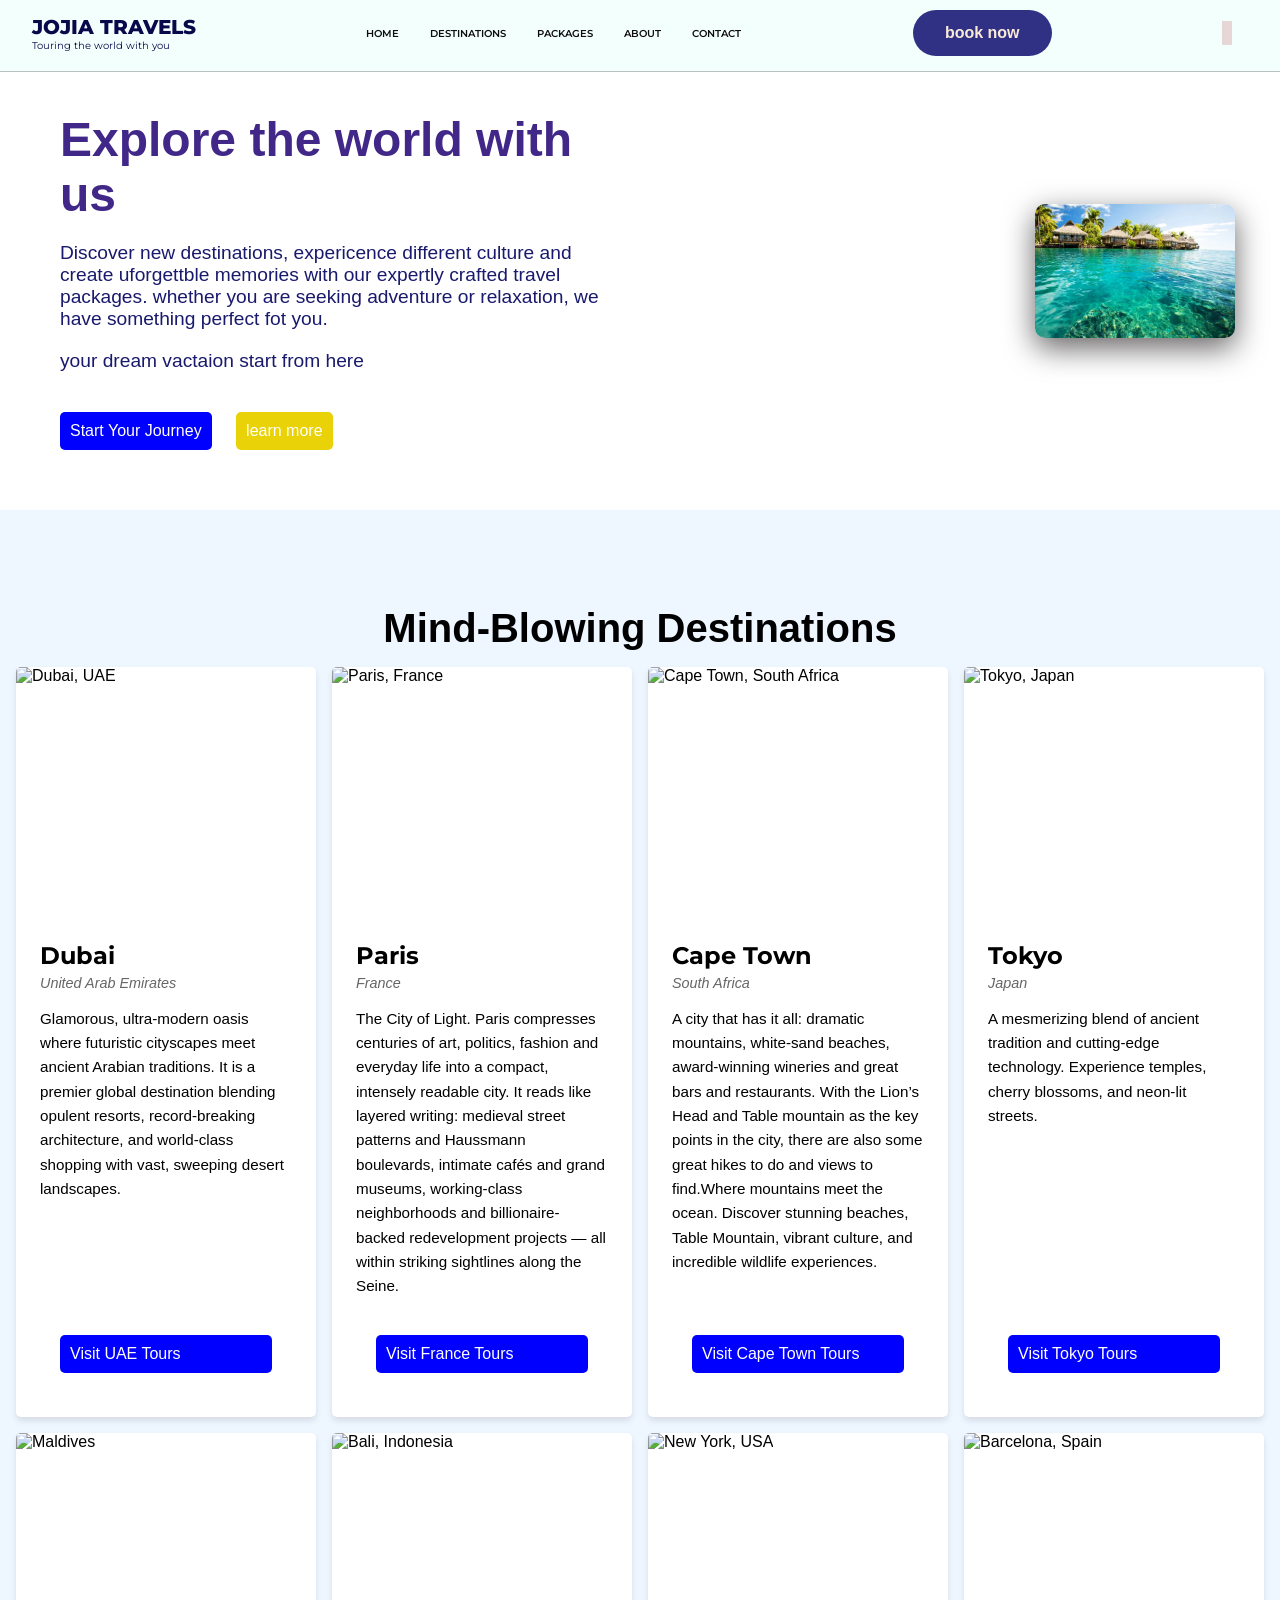
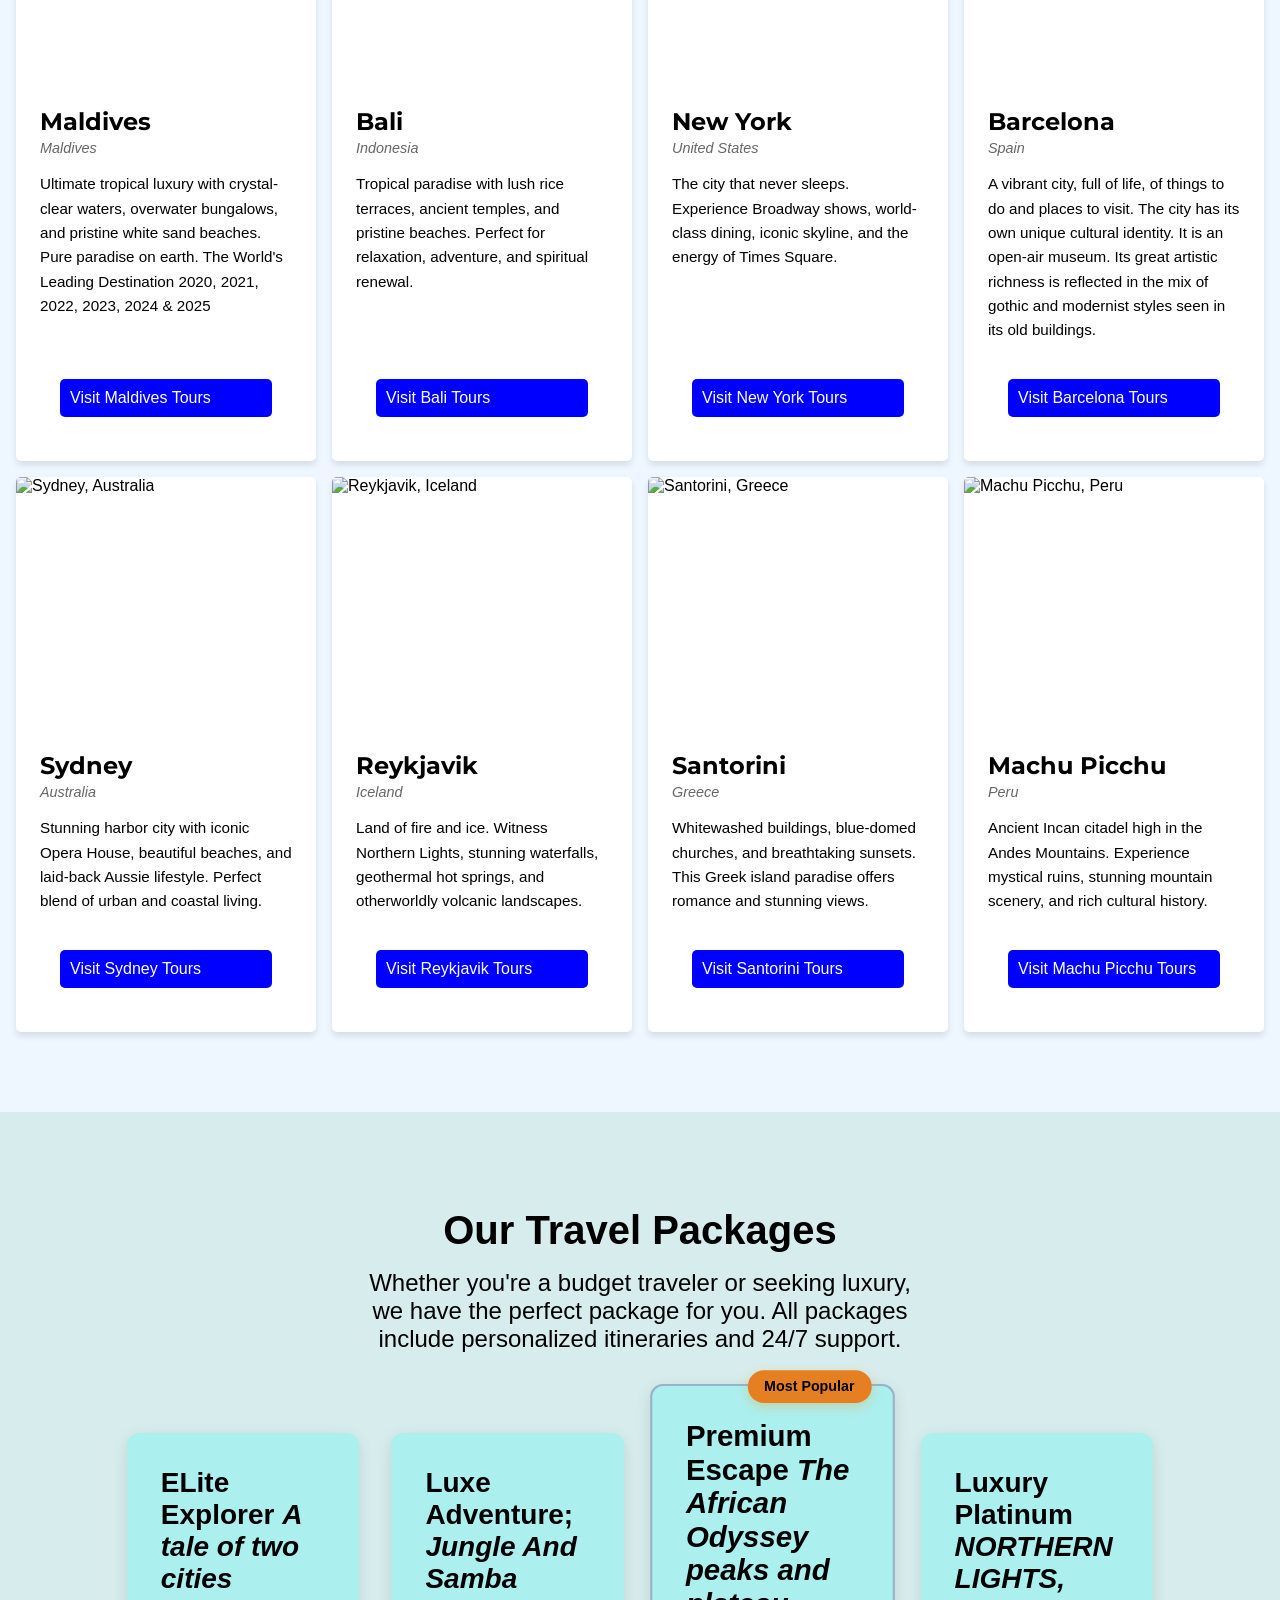
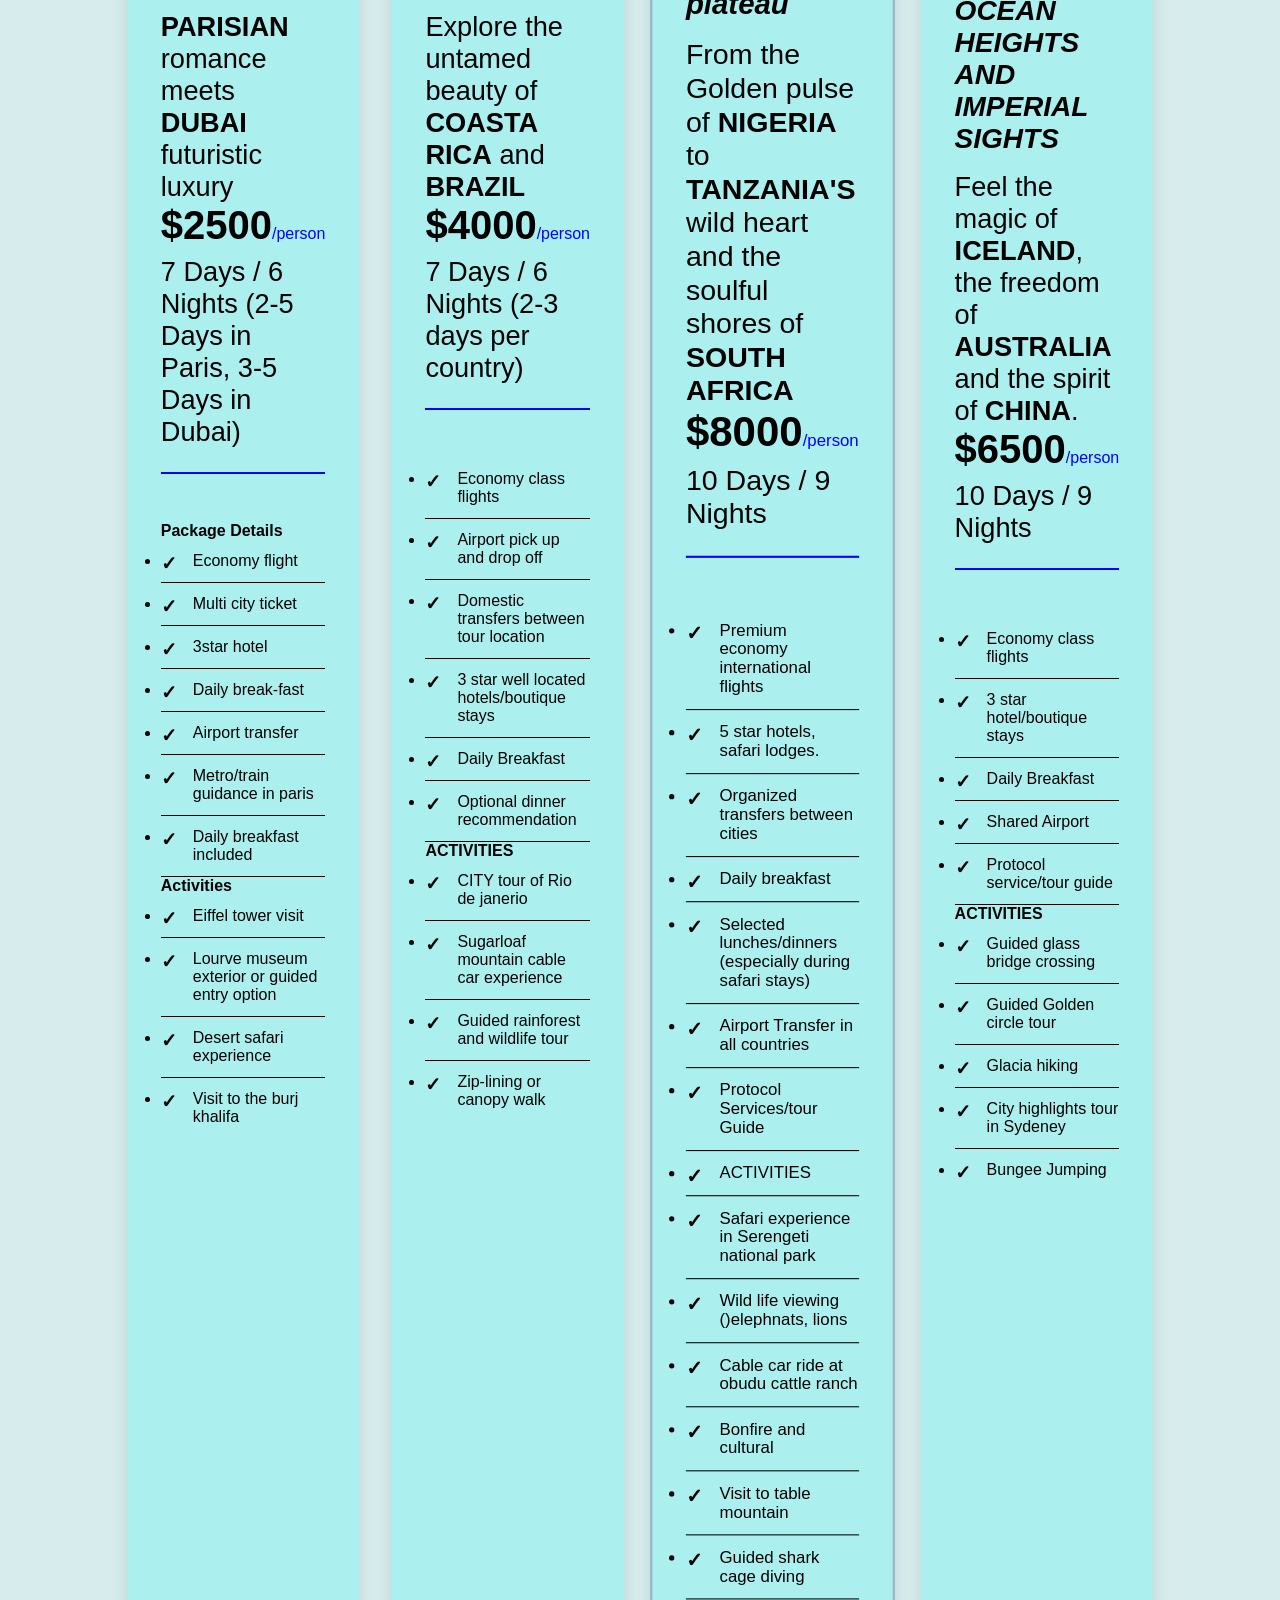
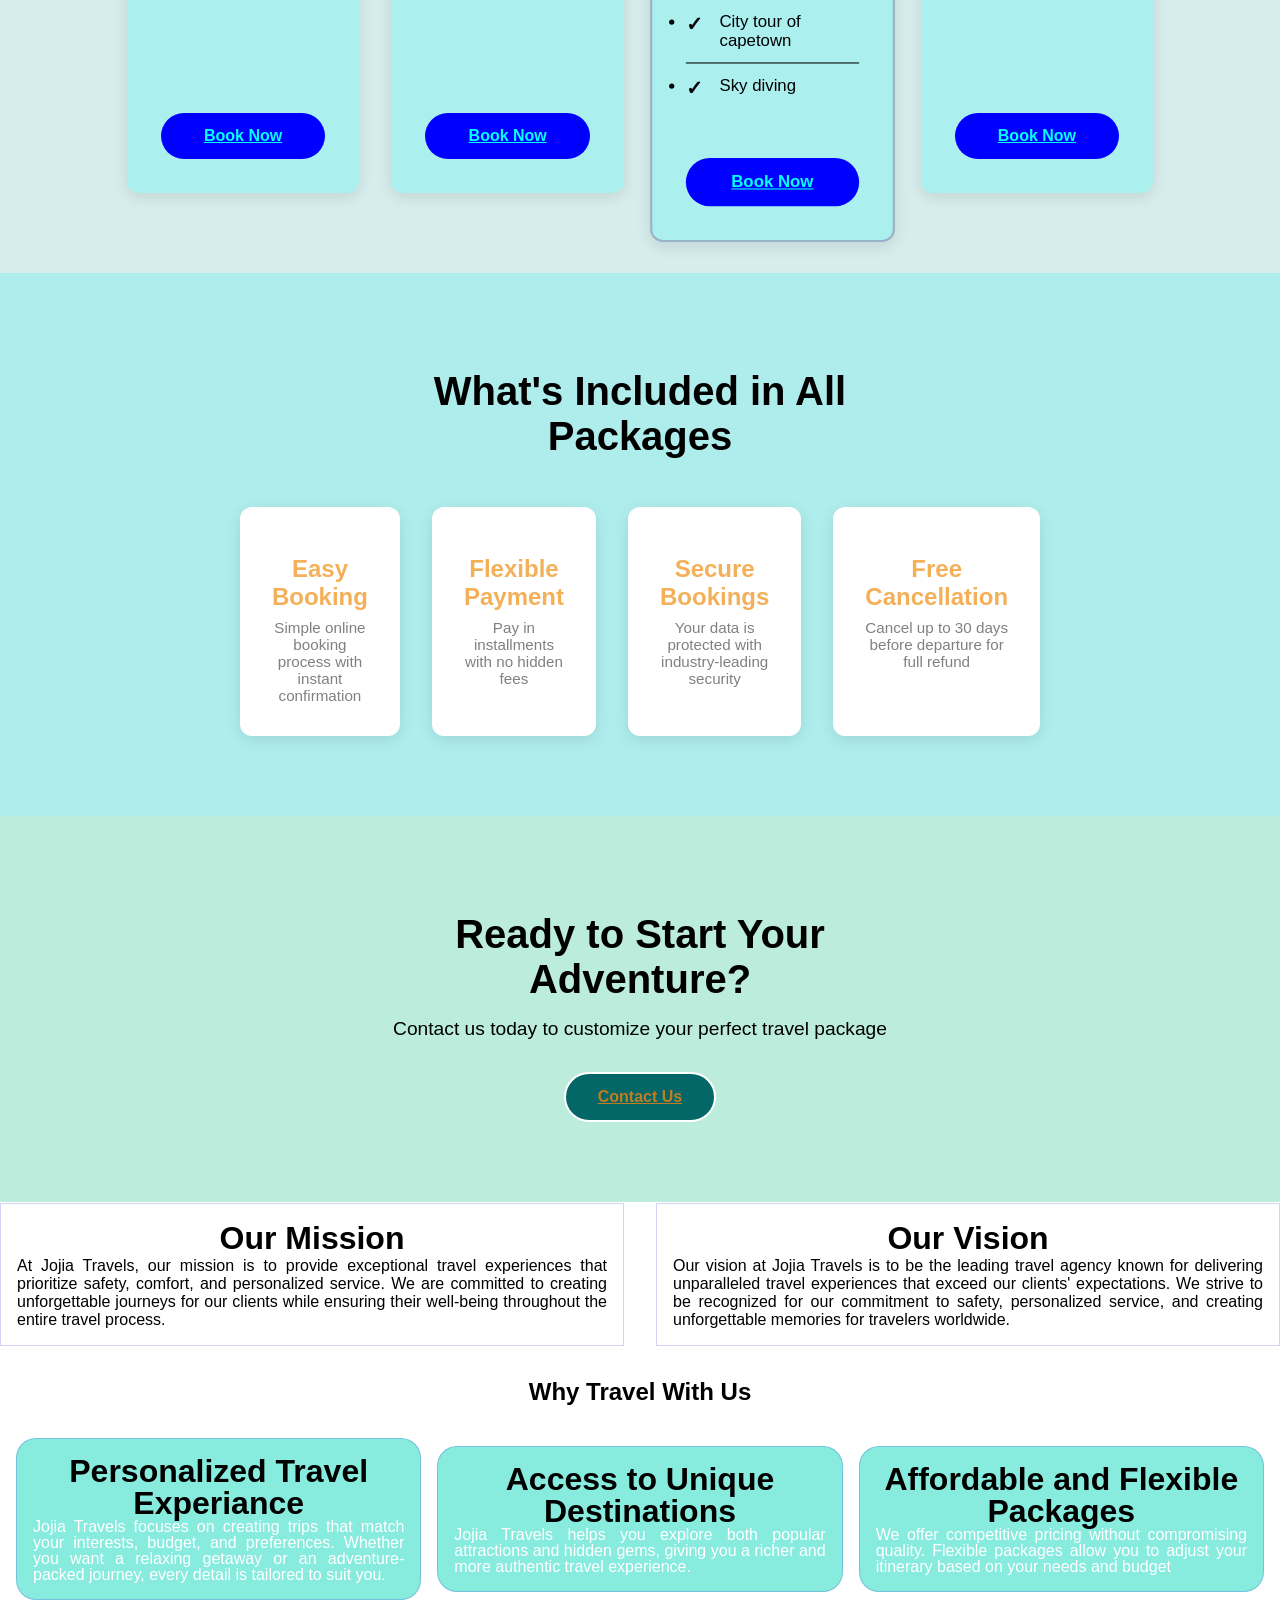
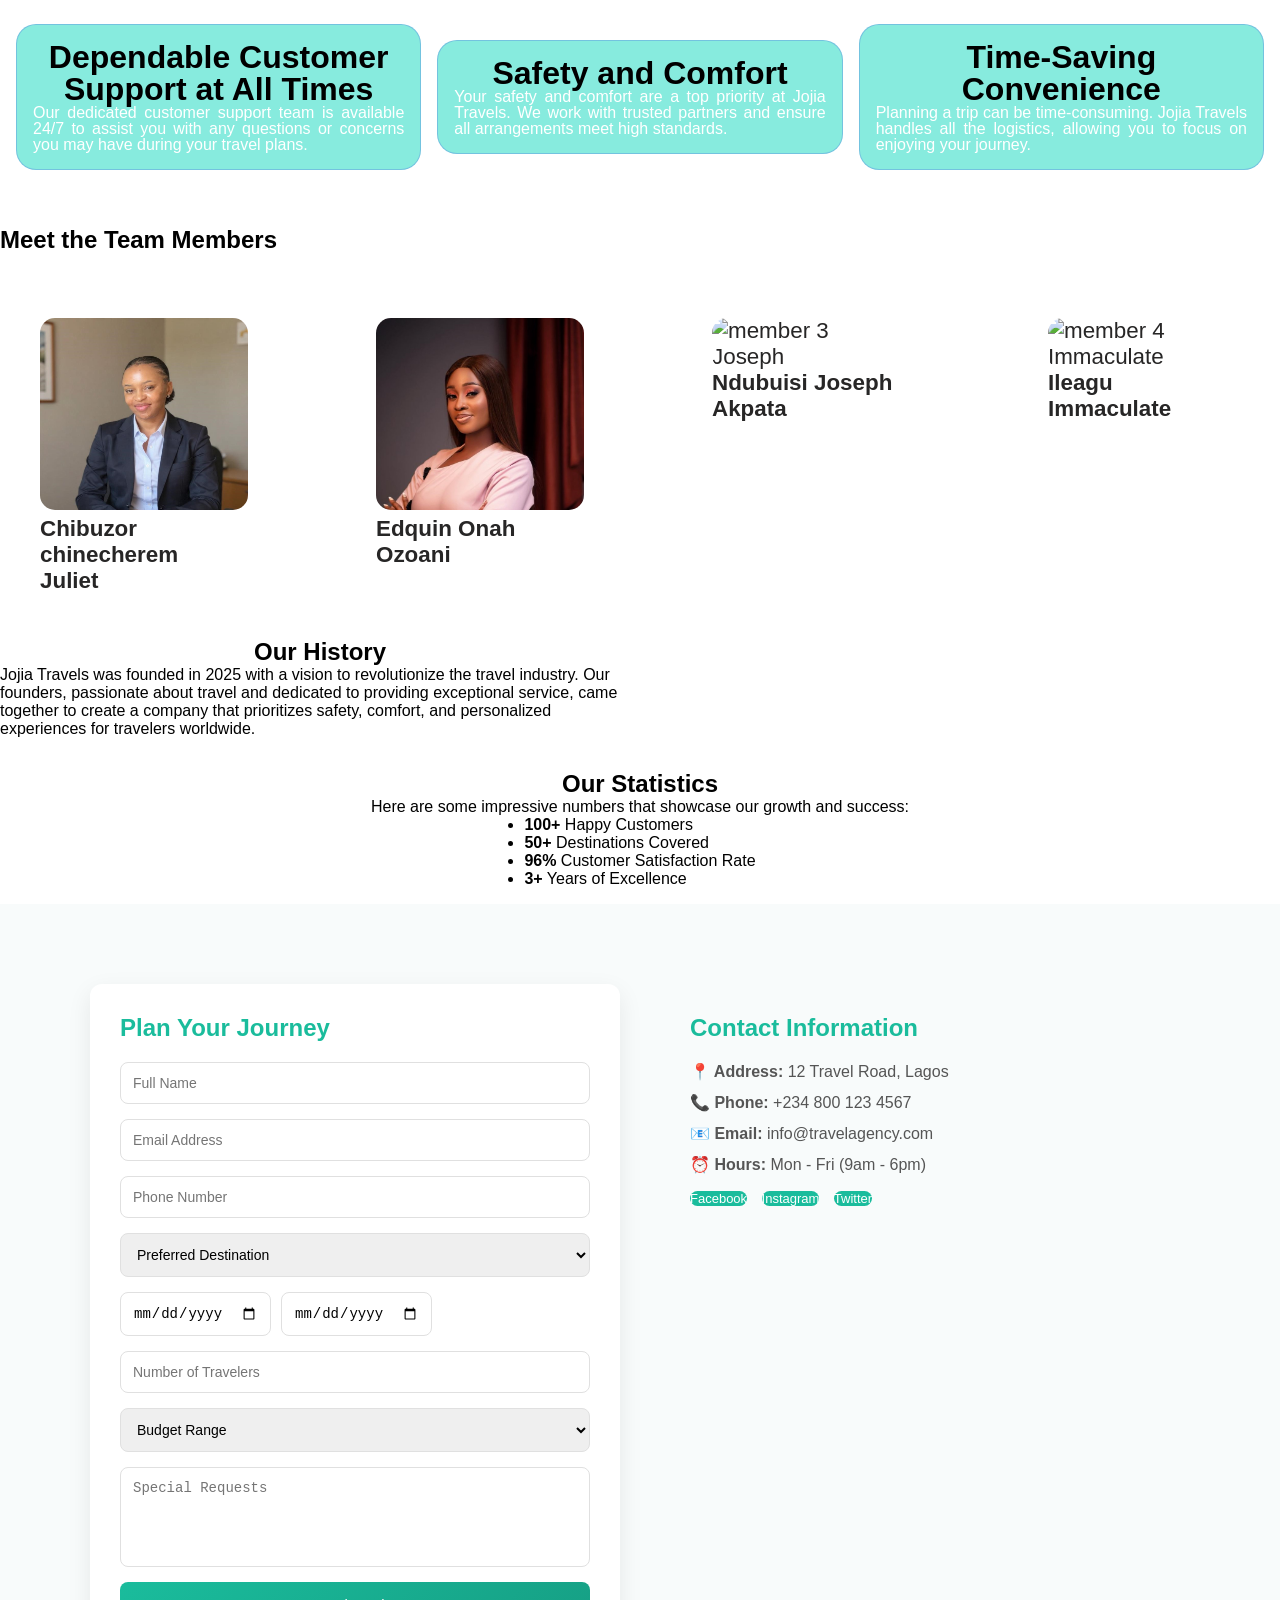
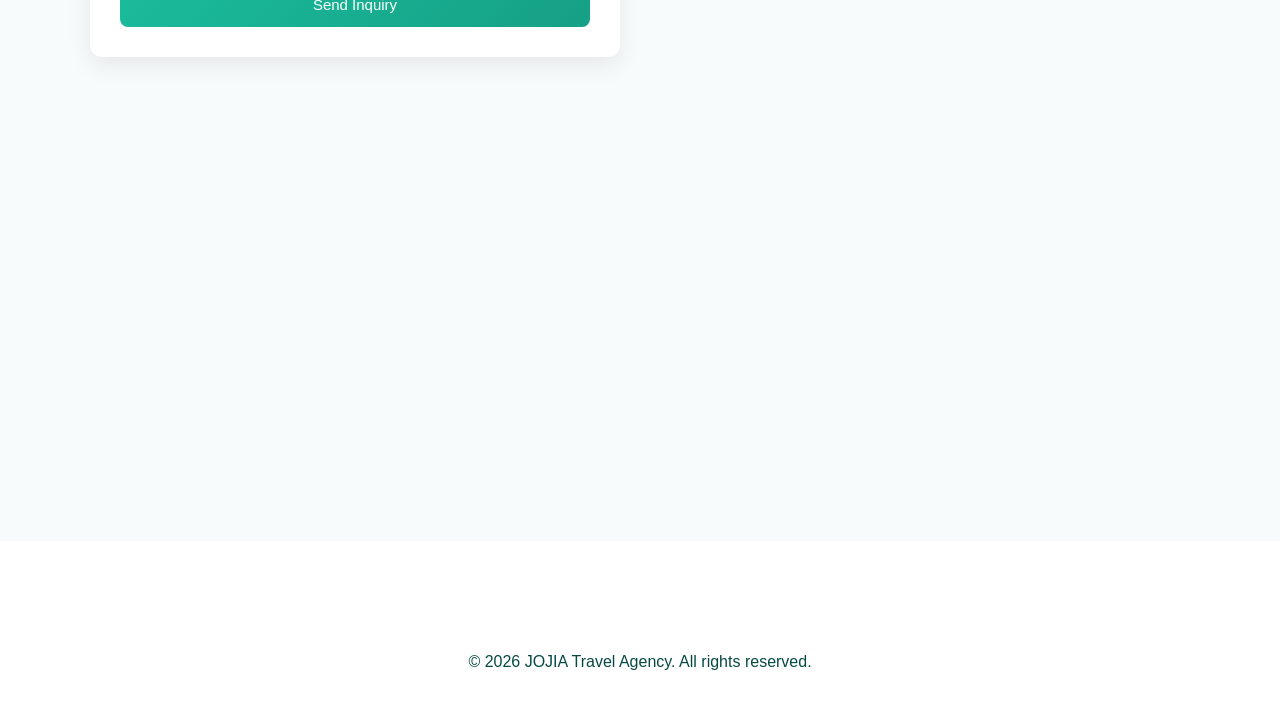
==== commit 6146657d: "Completed destinations responsiveness" ====
--- a/HTML/index.html
+++ b/HTML/index.html
@@ -17,10 +17,10 @@
 <body>
   <header>
         <nav class="nav-bar">
-
             <div class="logo">
-                <span class="span-logo"><i class="fa-solid fa-plane-up"></i></span>
-                <h1> JOJIA TRAVELS</h1>
+                <span>JOJIA</span>
+                <span>TRAVELS</span>
+                <p class="tagline">Touring the world with you</p>
             </div>
 
             <ul class="nav-links">
@@ -46,197 +46,204 @@
     </header>
 
     <section id="HOME"  class="hero">
-
         <div class="hero-container">
 
             <div class="hero-text">
                 <h1>Explore the world with us</h1>
                 <p>Discover new destinations, expericence different culture and
                     create uforgettble memories with our expertly crafted travel packages.
-                    whether you are seeking adventure or relaxation, we have something perfect for you. YOUR DREAM VACTAION START FROM HERE.
-                </p>
-                
+                    whether you are seeking adventure or relaxation, we have something perfect fot you.</p>
+                <p>your dream vactaion start from here</p>
                 <a href="#" class="btn2">Start Your Journey</a>
                 <a href="#" class="btn3">learn more</a>
             </div>
+             
+            <div class="hero-image">
+                <div>
+                    <img src="/images/depositphotos_4474075-stock-photo-over-water-bungalows-with-steps vacation.jpg" alt="">
+                </div>
+
+                <div>
+                    <img src="/images/luggage-ready-for-travel-at-sunset-with-airplane-taking-off-in-the-background-free-photo.jpeg" alt="">
+                </div>
+
+                <div>
+                    <img src="/images/the world.jpg" alt="">
+                </div>
+            </div>
+        </div>
+    </section>
+
+    <section class="destinations-section">
+
+        <div class="container">
+                <h2 class="section-title">Mind-Blowing Destinations</h2>
+
+            <div class="destinations-grid">
+                
+                <div id="dubai" class="destination-card">
+                    <div class="card-image">
+                        <img src="https://images.unsplash.com/photo-1634007626524-f47fa37810a7?w=400&auto=format&fit=crop&q=60&ixlib=rb-4.1.0&ixid=M3wxMjA3fDB8MHxzZWFyY2h8MTl8fER1YmFpfGVufDB8fDB8fHww" alt="Dubai, UAE">
+                    </div>
+                    <div class="card-content">
+                        <h3>Dubai</h3>
+                        <p class="country">United Arab Emirates</p>
+                        <p class="description"> Glamorous, ultra-modern oasis where futuristic cityscapes meet ancient Arabian traditions. It is a premier global destination blending opulent resorts, record-breaking architecture, and world-class shopping with vast, sweeping desert landscapes.</p>
+                        <a href="https://www.tourradar.com/d/united-arab-emirates" class="btn4">Visit UAE Tours</a>
+                    </div>
+                </div>
 
             
-        </div>
-        
-    </section>
-
-    <section class="destinations-section">
-
-        <div class="Destination-container">
-            <div id="dubai" class="destination-card">
-                <div class="card-image">
-                    <img src="https://images.unsplash.com/photo-1512453979798-5ea266f8880c?w=800&h=600&fit=crop" alt="Dubai, UAE">
-                </div>
-                <div class="card-content">
-                    <h3>Dubai</h3>
-                    <p class="country">United Arab Emirates</p>
-                    <p class="description">Experience luxury and innovation in this futuristic desert metropolis. From the world's tallest building to pristine beaches and golden deserts.</p>
-                    <p class="price">From <span>$1,499</span></p>
-                    <button class="learn-more-btn">Learn More</button>
-                </div>
-            </div>
                 <div id="paris" class="destination-card">
-                <div class="card-image">
-                    <img src="https://images.unsplash.com/photo-1502602898657-3e91760cbb34?w=800&h=600&fit=crop" alt="Paris, France">
-                </div>
-                <div class="card-content">
-                    <h3>Paris</h3>                        <p class="country">France</p>
-                    <p class="description">Fall in love with the City of Light. Explore iconic landmarks, world-class museums, charming cafés, and romantic Seine river walks.</p>
-                    <p class="price">From <span>$1,299</span></p>
-                    <button class="learn-more-btn">Learn More</button>
-                </div>
-            </div>
-
-            <div id="cape town" class="destination-card">
-                <div class="card-image">
-                    <img src="https://images.unsplash.com/photo-1580060839134-75a5edca2e99?w=800&h=600&fit=crop" alt="Cape Town, South Africa">
-                </div>                    
+                    <div class="card-image">
+                        <img src="https://images.unsplash.com/photo-1551634979-2b11f8c946fe?q=80&w=387&auto=format&fit=crop&ixlib=rb-4.1.0&ixid=M3wxMjA3fDB8MHxwaG90by1wYWdlfHx8fGVufDB8fHx8fA%3D%3D" alt="Paris, France">
+                    </div>
+                    <div class="card-content">
+                        <h3>Paris</h3>
+                        <p class="country">France</p>
+                        <p class="description">The City of Light. Paris compresses centuries of art, politics, fashion and everyday life into a compact, intensely readable city. It reads like layered writing: medieval street patterns and Haussmann boulevards, intimate cafés and grand museums, working-class neighborhoods and billionaire-backed redevelopment projects — all within striking sightlines along the Seine.</p>
+                        <a href="https://www.tourradar.com/d/france" class="btn4">Visit France Tours</a>
+                    </div>
+                </div>
+
+                <div id="cape town" class="destination-card">
+                    <div class="card-image">
+                        <img src="https://images.unsplash.com/photo-1580060839134-75a5edca2e99" alt="Cape Town, South Africa">
+                    </div>
+                    <div class="card-content">
+                        <h3>Cape Town</h3>
+                        <p class="country">South Africa</p>
+                        <p class="description"> A city that has it all: dramatic mountains, white-sand beaches, award-winning wineries and great bars and restaurants. With the Lion’s Head and Table mountain as the key points in the city, there are also some great hikes to do and views to find.Where mountains meet the ocean. Discover stunning beaches, Table Mountain, vibrant culture, and incredible wildlife experiences.</p>
+                        <a href="https://www.tourradar.com/d/france" class="btn4">Visit Cape Town Tours</a>
+                    </div>
+                </div>
+
+                <div id="tokyo" class="destination-card">
+                    <div class="card-image">
+                        <img src="https://images.unsplash.com/photo-1540959733332-eab4deabeeaf" alt="Tokyo, Japan">
+                    </div>
+
+                    <div class="card-content">
+                        <h3>Tokyo</h3>
+                        <p class="country">Japan</p>
+                        <p class="description">A mesmerizing blend of ancient tradition and cutting-edge technology. Experience temples, cherry blossoms, and neon-lit streets.</p>
+                        <a href="https://www.magical-trip.com" class="btn4">Visit Tokyo Tours</a>
+                    </div>
+                </div>
+
+                <div id="maldives" class="destination-card">
+                    <div class="card-image">
+                        <img src="https://images.unsplash.com/photo-1514282401047-d79a71a590e8" alt="Maldives">
+                    </div>
+                    <div class="card-content">
+                        <h3>Maldives</h3>
+                        <p class="country">Maldives</p>
+                        <p class="description">Ultimate tropical luxury with crystal-clear waters, overwater bungalows, and pristine white sand beaches. Pure paradise on earth. The World's Leading Destination
+                            2020, 2021, 2022, 2023, 2024 & 2025</p>
+                        <a href="https://visitmaldives.com/en" class="btn4"> Visit Maldives Tours</a>
+                    </div>
+                </div>
+
+                <div id="bali" class="destination-card">
+                    <div class="card-image">
+                        <img src="https://images.unsplash.com/photo-1555400038-63f5ba517a47?q=80&w=870&auto=format&fit=crop&ixlib=rb-4.1.0&ixid=M3wxMjA3fDB8MHxwaG90by1wYWdlfHx8fGVufDB8fHx8fA%3D%3D" alt="Bali, Indonesia">
+                    </div>
+                    <div class="card-content">
+                        <h3>Bali</h3>
+                        <p class="country">Indonesia</p>
+                        <p class="description">Tropical paradise with lush rice terraces, ancient temples, and pristine beaches. Perfect for relaxation, adventure, and spiritual renewal.</p>
+                        <a href="https://www.tripadvisor.com/Attraction_Products-g294226-zfg11873-a_contentId.47016805144+761212270-Bali.html" class="btn4">Visit Bali Tours</a>
+                    </div>
+                </div>
+
+              
+                <div id="new york" class="destination-card">
+                    <div class="card-image">
+                        <img src="https://images.unsplash.com/photo-1496442226666-8d4d0e62e6e9" alt="New York, USA">
+                    </div>
+                    <div class="card-content">
+                        <h3>New York</h3>
+                        <p class="country">United States</p>
+                        <p class="description">The city that never sleeps. Experience Broadway shows, world-class dining, iconic skyline, and the energy of Times Square.</p>
+                        <a href="https://realnewyorktours.com" class="btn4">Visit New York Tours</a>
+                    </div>
+                </div>
                 
-                <div class="card-content">
-                    <h3>Cape Town</h3>
-                    <p class="country">South Africa</p>
-                    <p class="description">Where mountains meet the ocean. Discover stunning beaches, Table Mountain, vibrant culture, and incredible wildlife experiences.</p>
-                    <p class="price">From <span>$1,099</span></p>
-                    <button class="learn-more-btn">Learn More</button>
-                </div>
-            </div>
-
-            <div id="tokyo" class="destination-card">
-                <div class="card-image">
-                    <img src="https://images.unsplash.com/photo-1540959733332-eab4deabeeaf?w=800&h=600&fit=crop" alt="Tokyo, Japan">
-                </div>
-
-                <div class="card-content">
-                    <h3>Tokyo</h3>
-                    <p class="country">Japan</p>
-                    <p class="description">A mesmerizing blend of ancient tradition and cutting-edge technology. Experience temples, cherry blossoms, and neon-lit streets.</p>
-                    <p class="price">From <span>$1,599</span></p>
-                    <button class="learn-more-btn">Learn More</button>
-                </div>
-            </div>
-
-            <div id="bali" class="destination-card">
-                <div class="card-image">
-                    <img src="https://images.unsplash.com/photo-1537996194471-e657df975ab4?w=800&h=600&fit=crop" alt="Bali, Indonesia">
-                </div>
-                <div class="card-content">
-                    <h3>Bali</h3>                        <p class="country">Indonesia</p>
-                    <p class="description">Tropical paradise with lush rice terraces, ancient temples, and pristine beaches. Perfect for relaxation, adventure, and spiritual renewal.</p>
-                    <p class="price">From <span>$899</span></p>
-                    <button class="learn-more-btn">Learn More</button>
-                </div>
-            </div>
-              
-            <div id="new york" class="destination-card">
-                <div class="card-image">
-                    <img src="https://images.unsplash.com/photo-1496442226666-8d4d0e62e6e9?w=800&h=600&fit=crop" alt="New York, USA">
-                </div>
-                <div class="card-content">
-                    <h3>New York</h3>
-                    <p class="country">United States</p>
-                    <p class="description">The city that never sleeps. Experience Broadway shows, world-class dining, iconic skyline, and the energy of Times Square.</p>
-                    <p class="price">From <span>$1,199</span></p>
-                    <button class="learn-more-btn">Learn More</button>
-                </div>              
-            </div>
-                
-            <div id="barcelona" class="destination-card">
-                <div class="card-image">
-                    <img src="https://images.unsplash.com/photo-1583422409516-2895a77efded?w=800&h=600&fit=crop" alt="Barcelona, Spain">
-                </div>
-                <div class="card-content">
-                    <h3>Barcelona</h3>
-                    <p class="country">Spain</p>
-                    <p class="description">Gaudí's masterpiece city where art, architecture, and Mediterranean culture converge. Enjoy beaches, tapas, and vibrant nightlife.</p>
-                    <p class="price">From <span>$1,099</span></p>
-                    <button class="learn-more-btn">Learn More</button>
-                </div>
-            </div>
-
-            <div id="sydney" class="destination-card">
-                <div class="card-image">
-                    <img src="https://images.unsplash.com/photo-1506973035872-a4ec16b8e8d9?w=800&h=600&fit=crop" alt="Sydney, Australia">
-                </div>
-                <div class="card-content">
-                    <h3>Sydney</h3>
-                    <p class="country">Australia</p>
-                    <p class="description">Stunning harbor city with iconic Opera House, beautiful beaches, and laid-back Aussie lifestyle. Perfect blend of urban and coastal living.</p>
-                    <p class="price">From <span>$1,799</span></p>
-                    <button class="learn-more-btn">Learn More</button>
-                </div>
-            </div>
-
-            <div id="Iceland" class="destination-card">
-                <div class="card-image">
-                    <img src="https://images.unsplash.com/photo-1504829857797-ddff29c27927?w=800&h=600&fit=crop" alt="Reykjavik, Iceland">
-                </div>
-                <div class="card-content">
-                    <h3>Reykjavik</h3>
-                    <p class="country">Iceland</p>
-                    <p class="description">Land of fire and ice. Witness Northern Lights, stunning waterfalls, geothermal hot springs, and otherworldly volcanic landscapes.</p>
-                    <p class="price">From <span>$1,399</span></p>
-                    <button class="learn-more-btn">Learn More</button>
-                </div>
-            </div>
-
-            <div id="santorini" class="destination-card">
-                <div class="card-image">
-                    <img src="https://images.unsplash.com/photo-1613395877344-13d4a8e0d49e?w=800&h=600&fit=crop" alt="Santorini, Greece">
-                </div>
-                <div class="card-content">
-                    <h3>Santorini</h3>
-                    <p class="country">Greece</p>
-                    <p class="description">Whitewashed buildings, blue-domed churches, and breathtaking sunsets. This Greek island paradise offers romance and stunning views.</p>
-                    <p class="price">From <span>$1,249</span></p>
-                    <button class="learn-more-btn">Learn More</button>
-                </div>
-            </div>
-
-            <div id="machu picchu" class="destination-card">
-                <div class="card-image">
-                    <img src="https://images.unsplash.com/photo-1587595431973-160d0d94add1?w=800&h=600&fit=crop" alt="Machu Picchu, Peru">
-                </div>
-                <div class="card-content">
-                    <h3>Machu Picchu</h3>
-                    <p class="country">Peru</p>
-                    <p class="description">Ancient Incan citadel high in the Andes Mountains. Experience mystical ruins, stunning mountain scenery, and rich cultural history.</p>
-                    <p class="price">From <span>$1,349</span></p>
-                    <button class="learn-more-btn">Learn More</button>
-                </div>
-            </div>
-
-            <div id="maldives" class="destination-card">
-                <div class="card-image">
-                    <img src="https://images.unsplash.com/photo-1514282401047-d79a71a590e8?w=800&h=600&fit=crop" alt="Maldives">
-                </div>
-                <div class="card-content">
-                    <h3>Maldives</h3>
-                    <p class="country">Maldives</p>
-                    <p class="description">Ultimate tropical luxury with crystal-clear waters, overwater bungalows, and pristine white sand beaches. Pure paradise on earth.</p>
-                    <p class="price">From <span>$2,199</span></p>
-                    <button class="learn-more-btn">Learn More</button>
-                </div>
+                <div id="barcelona" class="destination-card">
+                    <div class="card-image">
+                        <img src="https://plus.unsplash.com/premium_photo-1697729758146-9aa25d423094?q=80&w=468&auto=format&fit=crop&ixlib=rb-4.1.0&ixid=M3wxMjA3fDB8MHxwaG90by1wYWdlfHx8fGVufDB8fHx8fA%3D%3D" alt="Barcelona, Spain">
+                    </div>
+                    <div class="card-content">
+                        <h3>Barcelona</h3>
+                        <p class="country">Spain</p>
+                        <p class="description"> A vibrant city, full of life, of things to do and places to visit. The city has its own unique cultural identity. It is an open-air museum. Its great artistic richness is reflected in the mix of gothic and modernist styles seen in its old buildings.</p>
+                        <a href="https://barcelonadaytours.com/" class="btn4">Visit Barcelona Tours</a>
+                       
+                    </div>
+                </div>
+
+                <div id="sydney" class="destination-card">
+                    <div class="card-image">
+                        <img src="https://images.unsplash.com/photo-1506973035872-a4ec16b8e8d9" alt="Sydney, Australia">
+                    </div>
+                    <div class="card-content">
+                        <h3>Sydney</h3>
+                        <p class="country">Australia</p>
+                        <p class="description">Stunning harbor city with iconic Opera House, beautiful beaches, and laid-back Aussie lifestyle. Perfect blend of urban and coastal living.</p>
+                        <a href="https://www.ausadventureco.com.au/privatesydneytours/full-day-sydney-tour" class="btn4">Visit Sydney Tours</a>
+                    </div>
+                </div>
+
+                <div id="Iceland" class="destination-card">
+                    <div class="card-image">
+                        <img src="https://images.unsplash.com/photo-1504829857797-ddff29c27927" alt="Reykjavik, Iceland">
+                    </div>
+                    <div class="card-content">
+                        <h3>Reykjavik</h3>
+                        <p class="country">Iceland</p>
+                        <p class="description">Land of fire and ice. Witness Northern Lights, stunning waterfalls, geothermal hot springs, and otherworldly volcanic landscapes.</p>
+                        <a href="https://reykjaviktips.com" class="btn4">Visit Reykjavik Tours</a>
+                    </div>
+                </div>
+
+                <div id="santorini" class="destination-card">
+                    <div class="card-image">
+                        <img src="https://images.unsplash.com/photo-1613395877344-13d4a8e0d49e" alt="Santorini, Greece">
+                    </div>
+                    <div class="card-content">
+                        <h3>Santorini</h3>
+                        <p class="country">Greece</p>
+                        <p class="description">Whitewashed buildings, blue-domed churches, and breathtaking sunsets. This Greek island paradise offers romance and stunning views.</p>
+                        <a href="https://reykjaviktips.com" class="btn4">Visit Santorini Tours</a>
+                    </div>
+                </div>
+
+                <div id="machu picchu" class="destination-card">
+                    <div class="card-image">
+                        <img src="https://images.unsplash.com/photo-1581875403743-a3bf92862c94?q=80&w=387&auto=format&fit=crop&ixlib=rb-4.1.0&ixid=M3wxMjA3fDB8MHxwaG90by1wYWdlfHx8fGVufDB8fHx8fA%3D%3D" alt="Machu Picchu, Peru">
+                    </div>
+                    <div class="card-content">
+                        <h3>Machu Picchu</h3>
+                        <p class="country">Peru</p>
+                        <p class="description">Ancient Incan citadel high in the Andes Mountains. Experience mystical ruins, stunning mountain scenery, and rich cultural history.</p>
+                        <a href="https://www.machupicchureservations.org/" class="btn4">Visit Machu Picchu Tours</a>
+                    </div>
+                </div>
+
             </div>
         </div>
     </section>
 
      <section class="packages-section">
-
-        <div class="package-container">
+        <div class="container">
             <h2 class="section-title">Our Travel Packages</h2>
             <p class="packages-intro">Whether you're a budget traveler or seeking luxury, we have the perfect package for you. All packages include personalized itineraries and 24/7 support.</p>
             
             <div class="packages-grid">
                 <!-- Elite Package -->
                 <div class="package-card">
-                    <h3>ELite Explorer A tale of two cities</h3>
-                    <p>PARISIAN (romance meets) </p>
-                    <p>DUBAI (futuristic luxury)</p>
+                    <h3>ELite Explorer <em> A tale of two cities</em></h3>
+                    <p><b>PARISIAN</b> romance meets <b>DUBAI</b> futuristic luxury</p>
                     <div class="package-price">$2500<span>/person</span></div>
                     <p class="package-duration">7 Days / 6 Nights (2-5 Days in Paris, 3-5 Days in Dubai)</p>
                     
@@ -261,8 +268,8 @@
 
                 <!-- Luxe Package -->
                 <div class="package-card">
-                    <h3>Luxe Adventure; (Jungle And Samba)</h3>
-                    <p>Explore the untamed beauty of COASTA RICA and BRAZIL</p>
+                    <h3>Luxe Adventure; <em>Jungle And Samba</em></h3>
+                    <p>Explore the untamed beauty of <b>COASTA RICA</b> and <b>BRAZIL</b> </p>
                     <div class="package-price">$4000<span>/person</span></div>
                     <p class="package-duration">7 Days / 6 Nights (2-3 days per country)</p>
                     
@@ -488,6 +495,24 @@
         </div>
     </section>
     
+    <section id="our-history">
+        <div class="history">
+            <h2>Our History</h2>
+            <p>Jojia Travels was founded in 2025 with a vision to revolutionize the travel industry. Our founders, passionate about travel and dedicated to providing exceptional service, came together to create a company that prioritizes safety, comfort, and personalized experiences for travelers worldwide.</p>
+        </div>
+    </section>
+    <section class="our-statistics">
+        <div class="container">
+            <h2>Our Statistics</h2>
+            <p>Here are some impressive numbers that showcase our growth and success:</p>
+            <ul>
+                <li><strong>100+</strong> Happy Customers</li>
+                <li><strong>50+</strong> Destinations Covered</li>
+                <li><strong>96%</strong> Customer Satisfaction Rate</li>
+                <li><strong>3+</strong> Years of Excellence</li>
+            </ul>
+        </div>
+    </section>
 
     <section class="contact">
     <div class="contact-container">
--- a/CSS/index.css
+++ b/CSS/index.css
@@ -9,26 +9,24 @@
 }
 
  header {
-    width: 100%;
-    height: 4.5rem;
-    font-family: "Montserrat", sans-serif;
-    border-bottom: 1px solid rgba(208, 235, 233, 0.3);
-    background-color: #e0f8f8;
-    position: sticky;
-    top: 0;
-    z-index: 50;
+   width: 100%;
+   height: 4.5rem;
+   font-family: "Montserrat", sans-serif;
+   border-bottom: 1px solid rgba(53, 51, 51, 0.3);
+   background-color: #f3fffd;
+   position: sticky;
+   top: 3;
+   z-index: 50;
  }
 
 .nav-bar {
     display: flex;
-    justify-content: space-between;
-    position: relative;
-    padding-top: 10px;
-    padding-bottom: 10px;
-    padding-left: 2rem;
-    padding-right: 3rem;
-    align-items: center;
-    font-size: 10px;
+   justify-content: space-between;
+   padding-top: 10px;
+   padding-left: 2rem;
+   padding-right: 3rem;
+   align-items: center;
+   font-size: 10px;
 }
 
 .nav-bar i {
@@ -37,15 +35,14 @@
     color: rgb(63, 63, 65);
 }
 .logo {
-    display: flex;
    font-size: 20px;
    font-weight: 800;
    color: rgb(8, 8, 75);
 } 
 
-.logo h1 {
-    font-size: 20px;
-    font-weight: 800;
+.logo p {
+    font-size: 10px;
+    font-weight: 400;
 }
 
 .nav-bar .nav-links {
@@ -71,10 +68,10 @@
     padding-right: 1rem;
 }
 .btn {
-    background-color: rgb(14, 114, 128);
+    background-color: rgb(48, 48, 133);
     border: none;
-    padding: 3px 3px;
-    border-radius: 2px;
+    padding: 3px 5px;
+    border-radius: 5px;
     color: antiquewhite;
     cursor: pointer;
     transition: 0.3s;
@@ -86,11 +83,10 @@
 }
 
 .span {
-    background-color: rgb(185, 184, 184);
+    background-color: rgb(231, 214, 214);
     font-size: 20px;
     margin-left: 15px;
 }
-
 
 .dropdown-menu {
     display: none;
@@ -115,7 +111,6 @@
 
 body {
     font-family: "Open Sans", sans-serif;
-    background-color: #daf7f1;
 }
 
 .hero {
@@ -123,7 +118,7 @@
    width: 100vh - 4.5rem;
    display: flex;
    align-items: center;
-   background-image: url(/images/SFR_pool_flyingfish_My-Fiji-Shot-e1504175928733.jpg);
+   background-image: url(/images/vaction\ plane.jpg);
    background-repeat: no-repeat;
    background-position: center;
    background-size: cover;
@@ -131,21 +126,27 @@
 }
 
 .hero-container {
-    width: 90%;
-    justify-items: center;
-    display: flex;
-}
+    display: flex;
+    align-items: center;
+    justify-content: space-between;
+    width: 100%;
+}
+
+.hero-text {
+    max-width: 35rem;
+    margin-left: 20px;
+}
+
 .hero-text h1 {
-    font-size: 2rem;
+    font-size: 3rem;
     margin-bottom: 20px;
-    color: rgb(182, 196, 241);
+    color: rgb(65, 40, 136);
 }
 
 .hero-text p {
-    font-size: 1rem;
-    max-width: 40rem;
+    font-size: 1.2rem;
     margin-bottom: 20px;
-    color: rgb(214, 233, 248);
+    color: rgb(25, 25, 109);
 }
 
 .btn2 {
@@ -183,40 +184,69 @@
 
 
 .hero-image img {
-    width: 500px;
-    display: grid;
-    grid-template-columns: repeat(1, 1fr);
-   
+    width: 200px;
+    margin: 5px;
+    box-shadow: 0 10px 30px rgb(102, 99, 99);
+    border-radius: 10px;
+    transition: 0.5s;
 }
 
 .hero-image img:hover {
     transform: translateY(-3px);
 }
 
-/* ILEAGU IMMACULATE */
 .destinations-section {
-    background-color: var(--light-color);
-    margin-top: 10px;
-}
-
-.destination-container {
-    display: grid;
-    grid-template-columns: repeat(2, 1fr);
-    
+    padding: 4rem 0;
+    background-color:#eef6ff;
+}
+
+.section-title {
+    text-align: center;
+    font-size: 2.5rem;
+    color:#eef6ff;
+    margin-bottom: 1rem;
+}
+
+.btn4 {
+    display: inline-block;
+    padding: 10px 10px;
+    margin: 20px;
+    background-color: blue;
+    color: white;
+    text-decoration: none;
+    border-radius: 5px;
+    transition: 0.3s;
+
+}
+
+.btn4:hover {
+    background-color: rgb(255, 0, 43);
+    transform: translateY(-3px);
+}
+
+
+.container {
+    max-width: 1200px;
     margin: 0 auto;
     padding: 0 2rem;
+
+}
+
+.destinations-grid {
+    display: grid;
+    grid-template-columns: repeat(4, 4fr);
     gap: 1rem;
 }
 
 .destination-card {
     background-color: white;
-    border-radius: var(--border-radius);
+    border-radius: 5px;
     overflow: hidden;
+    width: 300px;
     box-shadow: 0 4px 6px rgba(0,0,0,0.1);
-    transition: var(--transition);
+    transition: all 0.3s ease;
     display: flex;
     flex-direction: column;
-    gap: 2rem;
 }
 
 .destination-card:hover {
@@ -234,7 +264,7 @@
     width: 100%;
     height: 100%;
     object-fit: cover;
-    transition: var(--transition);
+    transition: all 0.3s ease;
 }
 
 .destination-card:hover .card-image img {
@@ -251,7 +281,7 @@
 .card-content h3 {
     font-family: 'Montserrat', sans-serif;
     font-size: 1.5rem;
-    color: var(--dark-color);
+    color: black;
     margin-bottom: 0.3rem;
 }
 
@@ -263,28 +293,15 @@
 }
 
 .description {
-    color: var(--text-color);
+    color: black;
     margin-bottom: 1rem;
     flex-grow: 1;
     font-size: 0.95rem;
     line-height: 1.6;
 }
 
-.price {
-    font-size: 1rem;
-    color: #666;
-    margin-bottom: 1rem;
-}
-
-.price span {
-    font-family: 'Montserrat', sans-serif;
-    font-size: 1.5rem;
-    font-weight: 700;
-    color: blueviolet;
-}
-
 .learn-more-btn {
-    background-color: var(--primary-color);
+    background-color: blue;
     color: white;
     border: none;
     padding: 0.75rem 1.5rem;
@@ -293,42 +310,44 @@
     font-weight: 600;
     font-size: 1rem;
     cursor: pointer;
-    transition: var(--transition);
+    transition: all 0.3s ease;
 }
 
 .learn-more-btn:hover {
-    background-color: var(--secondary-color);
+    background-color: green;
     transform: scale(1.05);
 }
 
-      /* ONAH OZOANI */
 .packages-section {
-    margin-top: 20px;
-    
-}
-
-.package-container {
+    padding: 4rem 0;
+    background-color: rgb(215, 236, 236);
+}
+
+.section-title {
     text-align: center;
-    font-size: 1rem;
-    color:rgb(22, 22, 22);
+    font-size: 2.5rem;
+    color:black;
     margin-bottom: 1rem;
 }
 
 .packages-intro {
     text-align: center;
-    
+    max-width: 800px;
+    margin: 0 auto 3rem;
+    color:black;
+    font-size: 1.5rem;
 }
 
 .packages-grid {
     display: grid;
     grid-template-columns: repeat(4, 1fr);
-    gap: 1rem;
-    margin-top: 3rem;
+    gap: 2rem;
+    margin-top: 2rem;
 }
 
 /* Package Card Styles */
 .package-card {
-    
+    background-color:rgb(172, 239, 239);
     border-radius: 12px;
     padding: 2rem;
     box-shadow: 0 4px 15px rgba(0, 0, 0, 0.1);
@@ -345,8 +364,7 @@
 }
 
 .package-card p {
-    font-size: 0.7rem;
-    font-weight: 400;
+    font-size: 1.7rem;
 
 }
 
@@ -369,13 +387,13 @@
 }
 
 .package-card h3 {
-    color:rgb(43, 42, 42);
-    font-size: 1rem;
+    color:black;
+    font-size: 1.75rem;
     margin-bottom: 1rem;
 }
 
 .package-price {
-    font-size: 2rem;
+    font-size: 2.5rem;
     font-weight: 700;
     color:black;
     margin-bottom: 0.5rem;
@@ -403,8 +421,8 @@
 
 .package-features li {
     padding: 0.75rem 0;
-    color:rgb(29, 29, 29);
-    border-bottom: 1px solid rgb(19, 19, 19);
+    color:black;
+    border-bottom: 1px solid black;
     position: relative;
     padding-left: 2rem;
 }
@@ -418,9 +436,9 @@
     content: '✓';
     position: absolute;
     left: 0;
-    color:rgb(27, 27, 27);
-    font-weight: 600;
-    font-size: 1rem;
+    color:black;
+    font-weight: 700;
+    font-size: 1.2rem;
 }
 
 /* Book Now Button */
@@ -488,7 +506,7 @@
 .info-item h4 {
     color:rgb(244, 176, 88);
     margin-bottom: 0.5rem;
-    font-size: 1rem;
+    font-size: 1.5rem;
 }
 
 .info-item p {
@@ -500,18 +518,18 @@
 
 .cta-section {
     padding: 4rem 0;
+    background-color: rgb(187, 236, 220);
     text-align: center;
-    color:rgb(22, 22, 22);
+    color:black;
 }
 
 .cta-section h2 {
-    font-size: 2rem;
-    font-weight: 900;
+    font-size: 2.5rem;
     margin-bottom: 1rem;
 }
 
 .cta-section p {
-    font-size: 1rem;
+    font-size: 1.2rem;
     margin-bottom: 2rem;
 }
 
@@ -526,7 +544,6 @@
     color: var(--primary-color);
 }
 
-/* AGUSTINE EZENWA*/
 .mission{
     display: grid;
     grid-template-columns: repeat(2, 1fr);
@@ -553,12 +570,12 @@
 .mission h2{
     text-align: center;
     font-family: Verdana, Geneva, Tahoma, sans-serif;
-    font-size: 1rem;
+    font-size: 2rem;
 }
 .mission p{
     text-align: justify;
     font-family: Verdana, Geneva, Tahoma, sans-serif;
-    font-size: 0.7rem;
+    font-size: 1rem;
 }
 .us{
     display: flex;
@@ -584,51 +601,95 @@
     width: 100%;
     border: 1px solid rgba(36, 36, 226, 0.2);
     padding: 1rem ;
+    background-color: rgb(135, 235, 222);
     border-radius: 20px;
 }
 .choose div :hover{
     width: 100%;
     border: 1px solid rgba(36, 36, 226, 0.2);
     padding: 1rem ;
-    background-color: rgb(43, 58, 58);
+    background-color: rgb(54, 49, 49);
     border-radius: 20px;
     color: white;
 }
 
 .choose h3{
-    font-size: 1rem;
-    color: rgb(25, 25, 26);
-    font-weight: 800;
+    font-size: 2rem;
+    color: black;
     line-height: 2rem;
     text-align: center;
 }
 .choose p{
     font-size: 1rem;
-    color: rgb(27, 27, 27);
+    color: white;
     line-height: 1rem;
     text-align: justify;
     font-weight: 500;
 }
 .mtop{
-   margin-top: 20px;
+    display: flex;
+    flex-direction: column;
+    width: 40%;
+    margin-top: 2rem;
     justify-self: center;
 
 }
 .members{
     display: grid;
     grid-template-columns: repeat(5, 1fr);
+    width: 100%;
+    height: 18rem;
+    gap: 8rem;
+    padding: 30px;
     margin-top: 1rem;
-    gap: 2rem;
     justify-self: center;
-    margin-bottom: 20px;
-}
-.members img {
-    width: 250px;
-    height: 200px;
-    border-radius: 5px;
-}
-
-/* AKPATA NDUBUSI JOSEPH*/
+}
+.members div{
+    width: 13rem;
+    height: 10rem;
+    padding: 10px ;
+    background-color: rgb(255, 255, 255);
+    border-radius: 10px;
+    align-items: center;
+    justify-content: center;
+    font-size: 1.4rem;
+    color: rgb(39, 38, 38);
+    margin: 0;    
+}
+.members div img{
+    width: 13rem;
+    height: 12rem;
+    border-radius: 15px;
+    margin-top: 0.5rem; 
+}
+.history{
+    display: flex;
+    flex-direction: column;
+    width: 50%;
+    margin-top: 5rem;
+    justify-content: center;
+    align-items: center;
+    justify-self: center;
+}
+.container{
+    display: flex;
+    flex-direction: column;
+    width: 50%;
+    margin-top: 2rem;
+    margin-bottom: 1rem;
+    justify-content: center;
+    align-items: center;
+    justify-self: center;
+    
+}
+.our-history p{
+    font-size: 1.5rem;
+    color: rgb(40, 41, 41);
+    line-height: 2rem;
+    text-align: center;
+    text-align: justify;
+}
+
 .contact {
     padding:80px 20px;
     background: #f8fbfb;
@@ -719,7 +780,6 @@
 .contact-info p {
     margin:12px 0;
     color: #555;
-    margin-bottom: 3rem;
 }
 
 .socials {
@@ -729,7 +789,7 @@
 .socials a {
     display:inline-block;
     margin-right:10px;
-    padding:4px 5px;
+    padding:8px , 14px;
     background: #1abc9c;
     color: white;
     border-radius: 20px;
@@ -761,10 +821,18 @@
 }
 
 
-@media (max-width:1024px) {
+@media (max-width:767px) {
+    .nav-bar a {
+        display: none;
+    }
 
     .hero-container {
         flex-direction: row; 
+    }
+
+    .hero-image img {
+        width: 120px;
+        border-radius: 10px; 
     }
 
     .hero-text {
@@ -788,6 +856,10 @@
         grid-template-columns: repeat(2, 1fr);
         margin-left: 50px;
     }
+    .history {
+        margin-top: 40rem;
+        width: 70%;
+    }
 
     .date-group {
         flex-direction: column;
@@ -806,56 +878,60 @@
     }
 }
 
-@media (max-width: 1023px) {
+ @media (max-width: 1023px) {
     .container {
         padding: 0 1rem;
     }
-
-    .destinations-grid {
-        grid-template-columns: repeat(2, 1fr)
-    }
-}
-
-@media (max-width:767px) {
-
-    body {
-        max-width: fit-content;
-        
-    }
+ }
+
+
+@media (max-width:1024px) {
     .nav-bar a {
         display: none;
-        margin-bottom: 10px;
-    }
-    .btn {
-        display: none;
-    }
-
+    }
     .hero-container {
-        flex-direction: column;
-    }
-
-    .hero-text {
-        font-size: 20px;
+        flex-direction: row;
+        
+    }
+
+    .hero-image img {
+        width: 250px;
+        margin-top: 20px;
+    }
+
+    .hero-text h1 {
+        font-size: 2rem;
     }
 
      .destinations-grid {
-        grid-template-columns: repeat(1, 1fr);
+        grid-template-columns: repeat(2, 1fr);
     }
      .packages-grid {
-        grid-template-columns: repeat(1, 1fr);
+        grid-template-columns: repeat(2, 1fr);
     }
     
     .package-card.popular {
         transform: scale(1);
     }
-
-    .members{
-        grid-template-columns: repeat(1, 1fr);
-        margin-left: 50px;
-    }
-
     
     .info-grid {
         grid-template-columns: repeat(2, 1fr);
     }
-}
+    @media (max-width: 767px) {
+        .destinations-grid {
+            grid-template-columns: 1fr;
+        }
+    
+        .destination-card {
+            width: 100%;
+        }
+    
+        .card-content h3 {
+            font-size: 1.3rem;
+        }
+    
+        .description {
+            font-size: 1rem;
+        }
+    }
+}
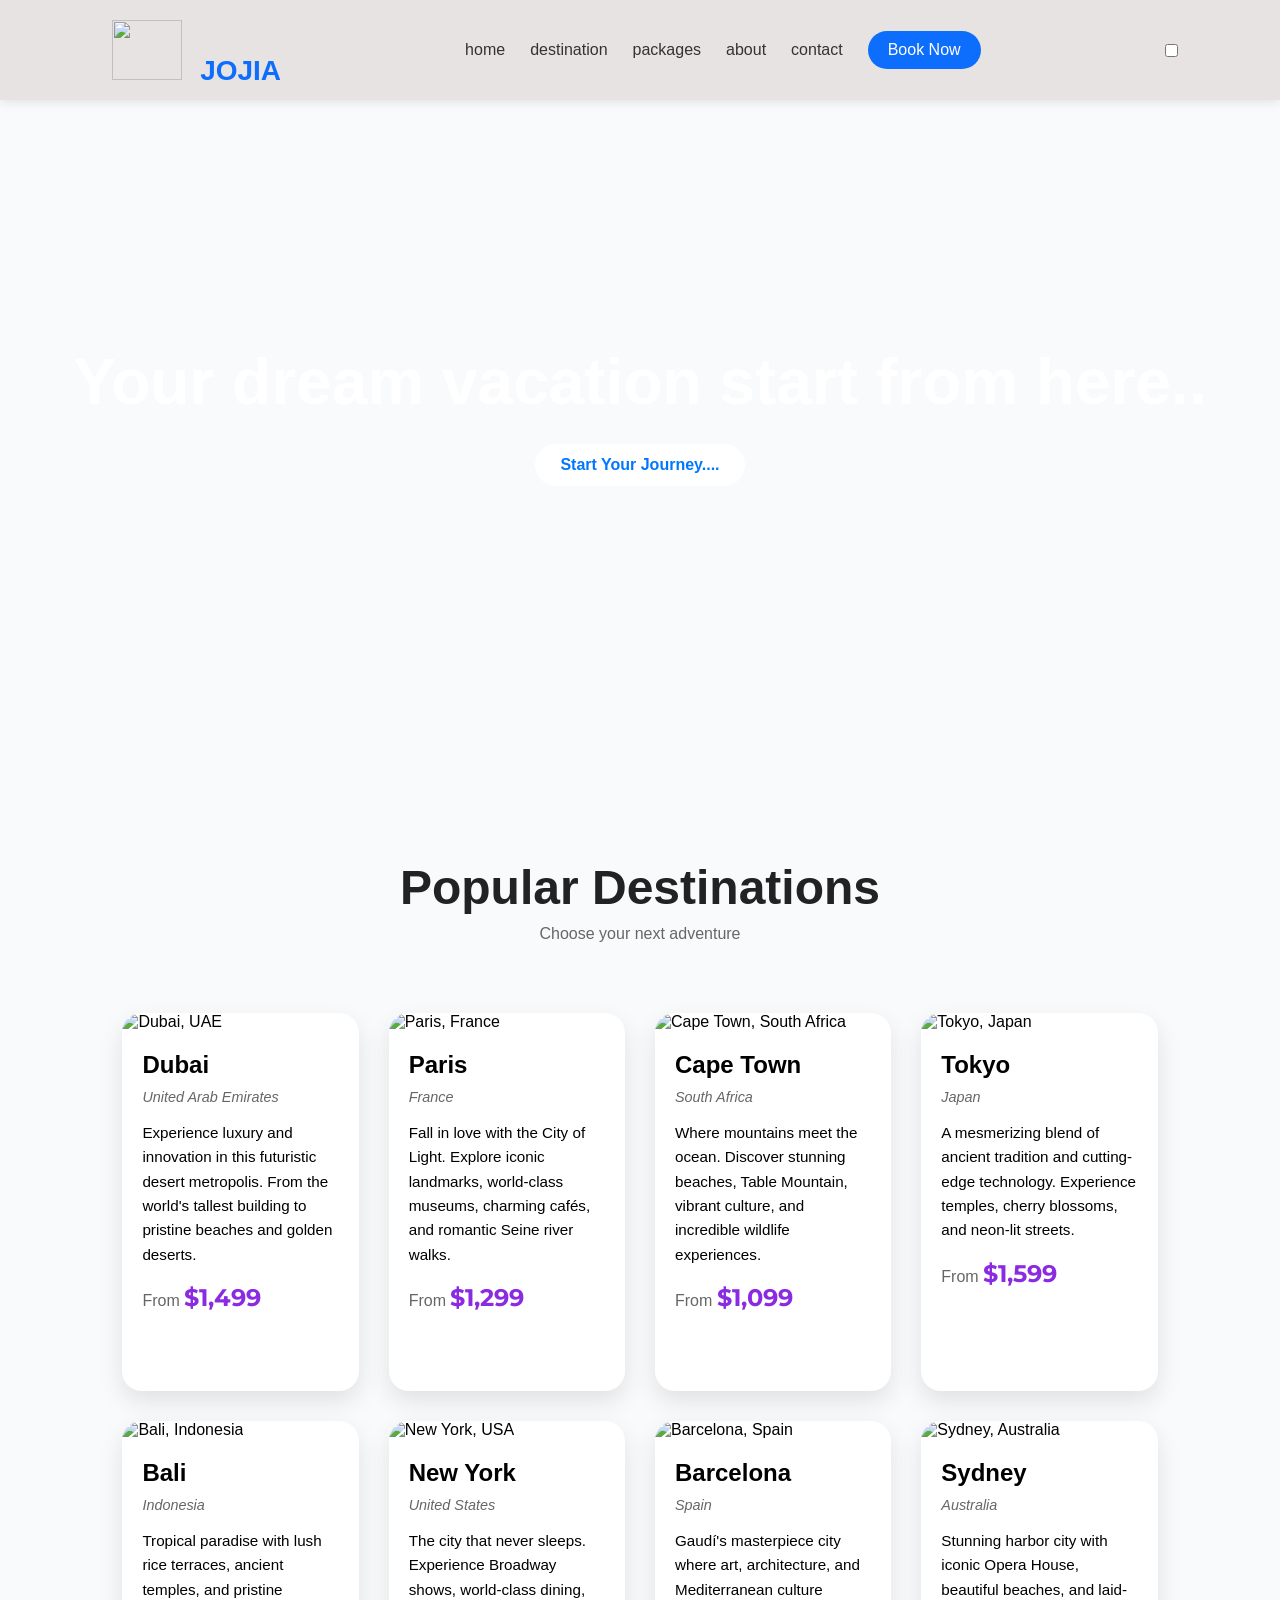
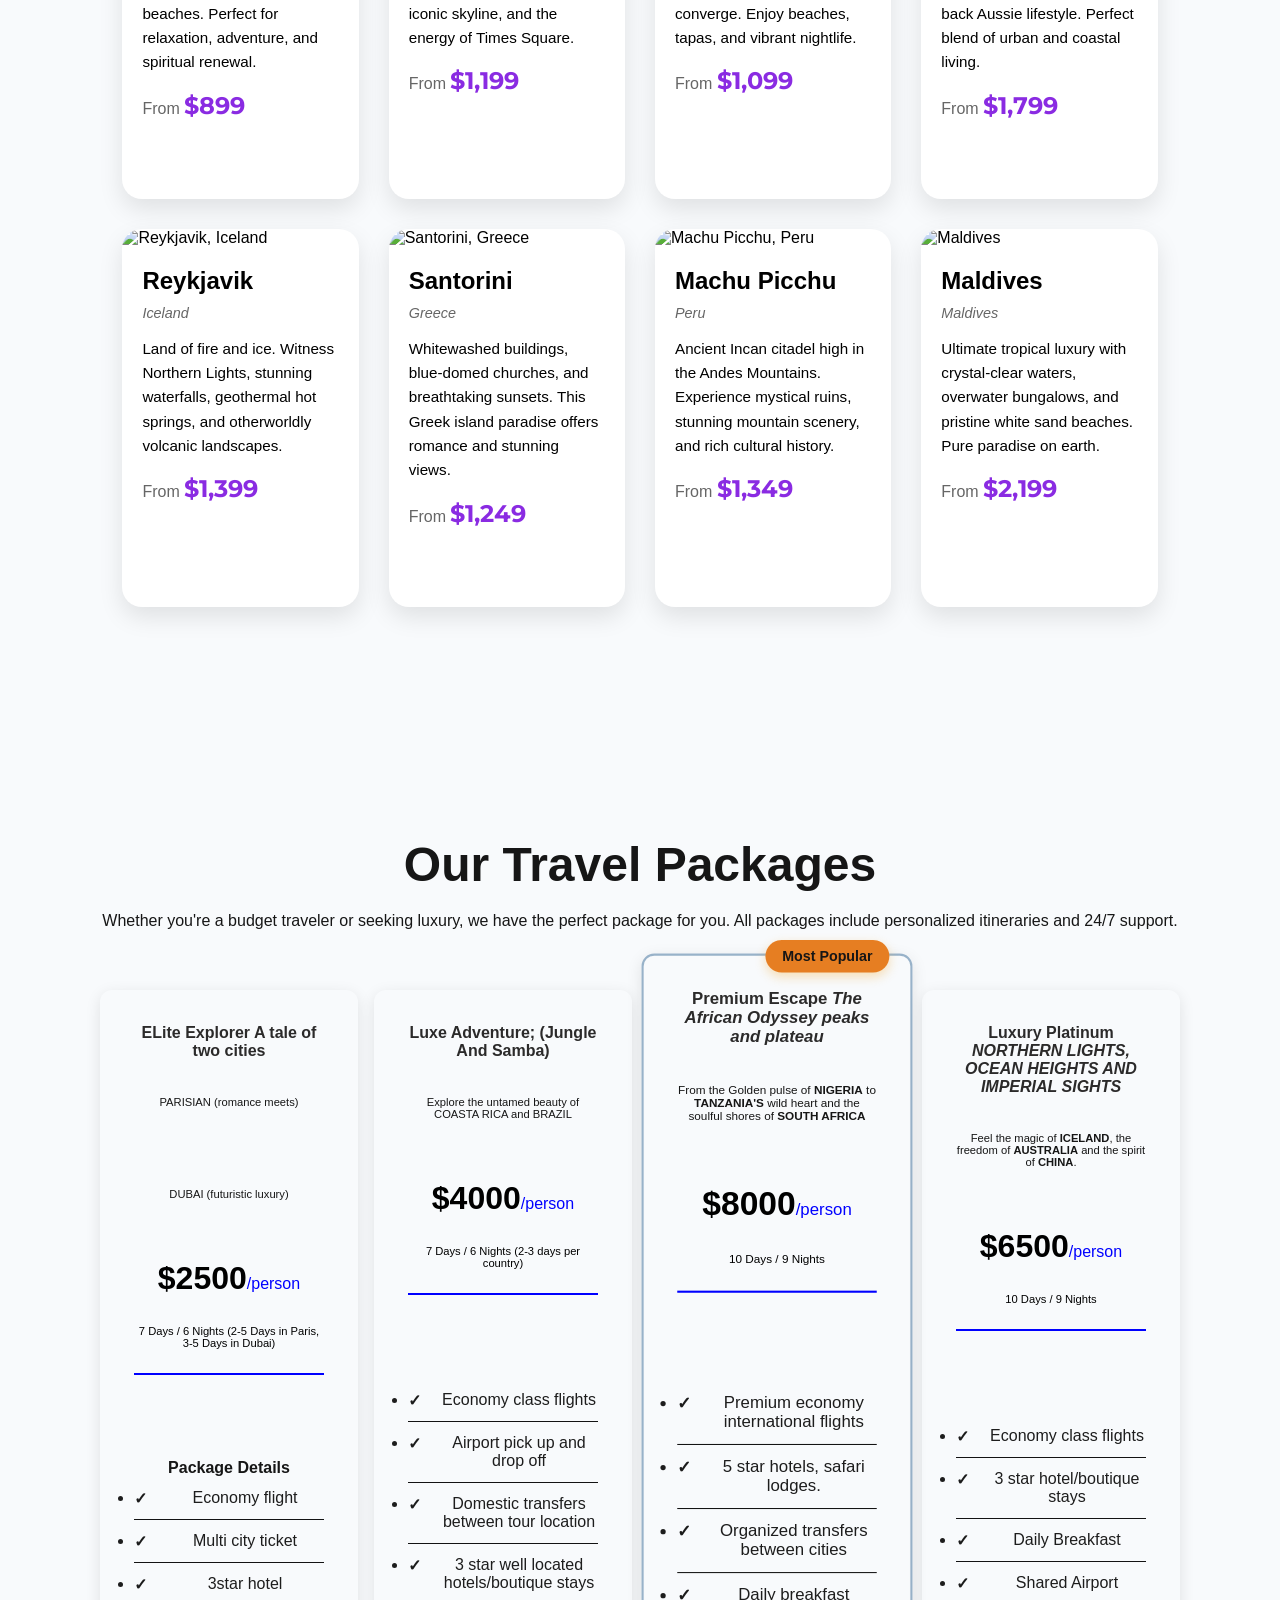
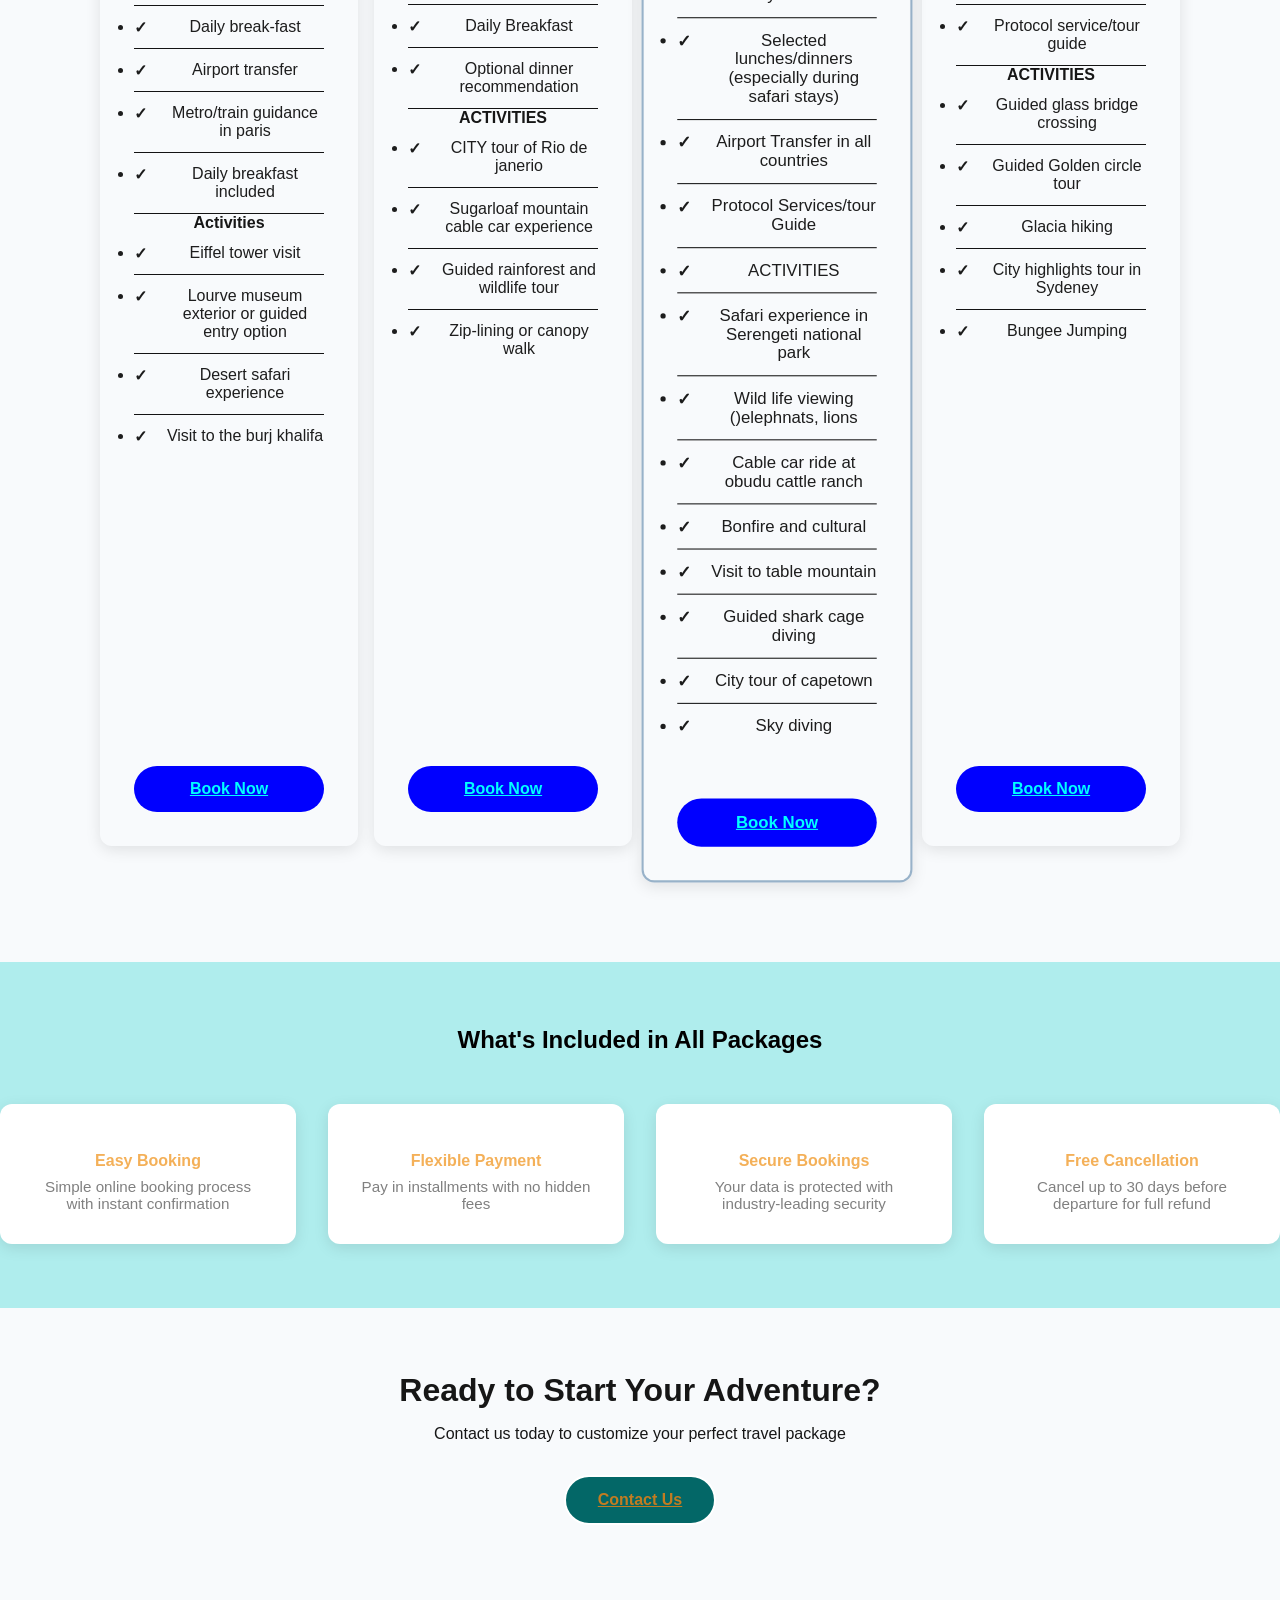
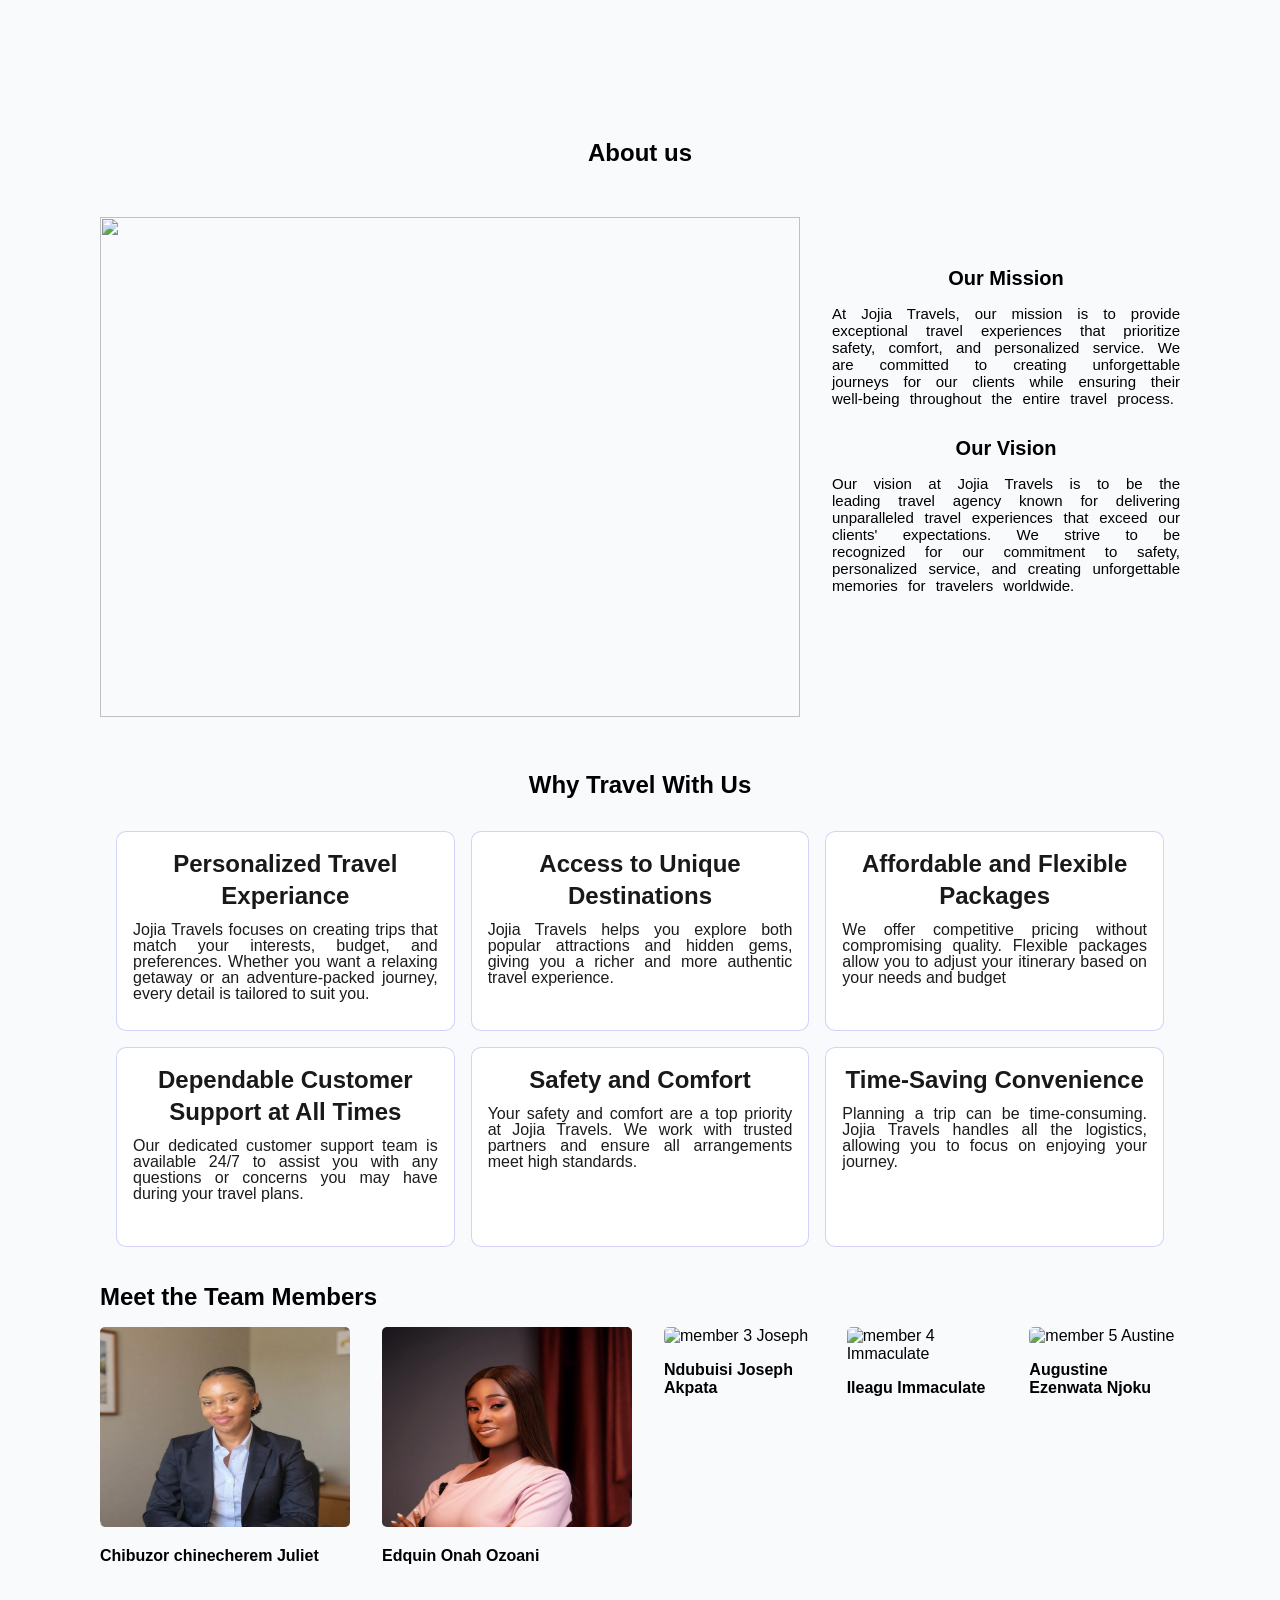
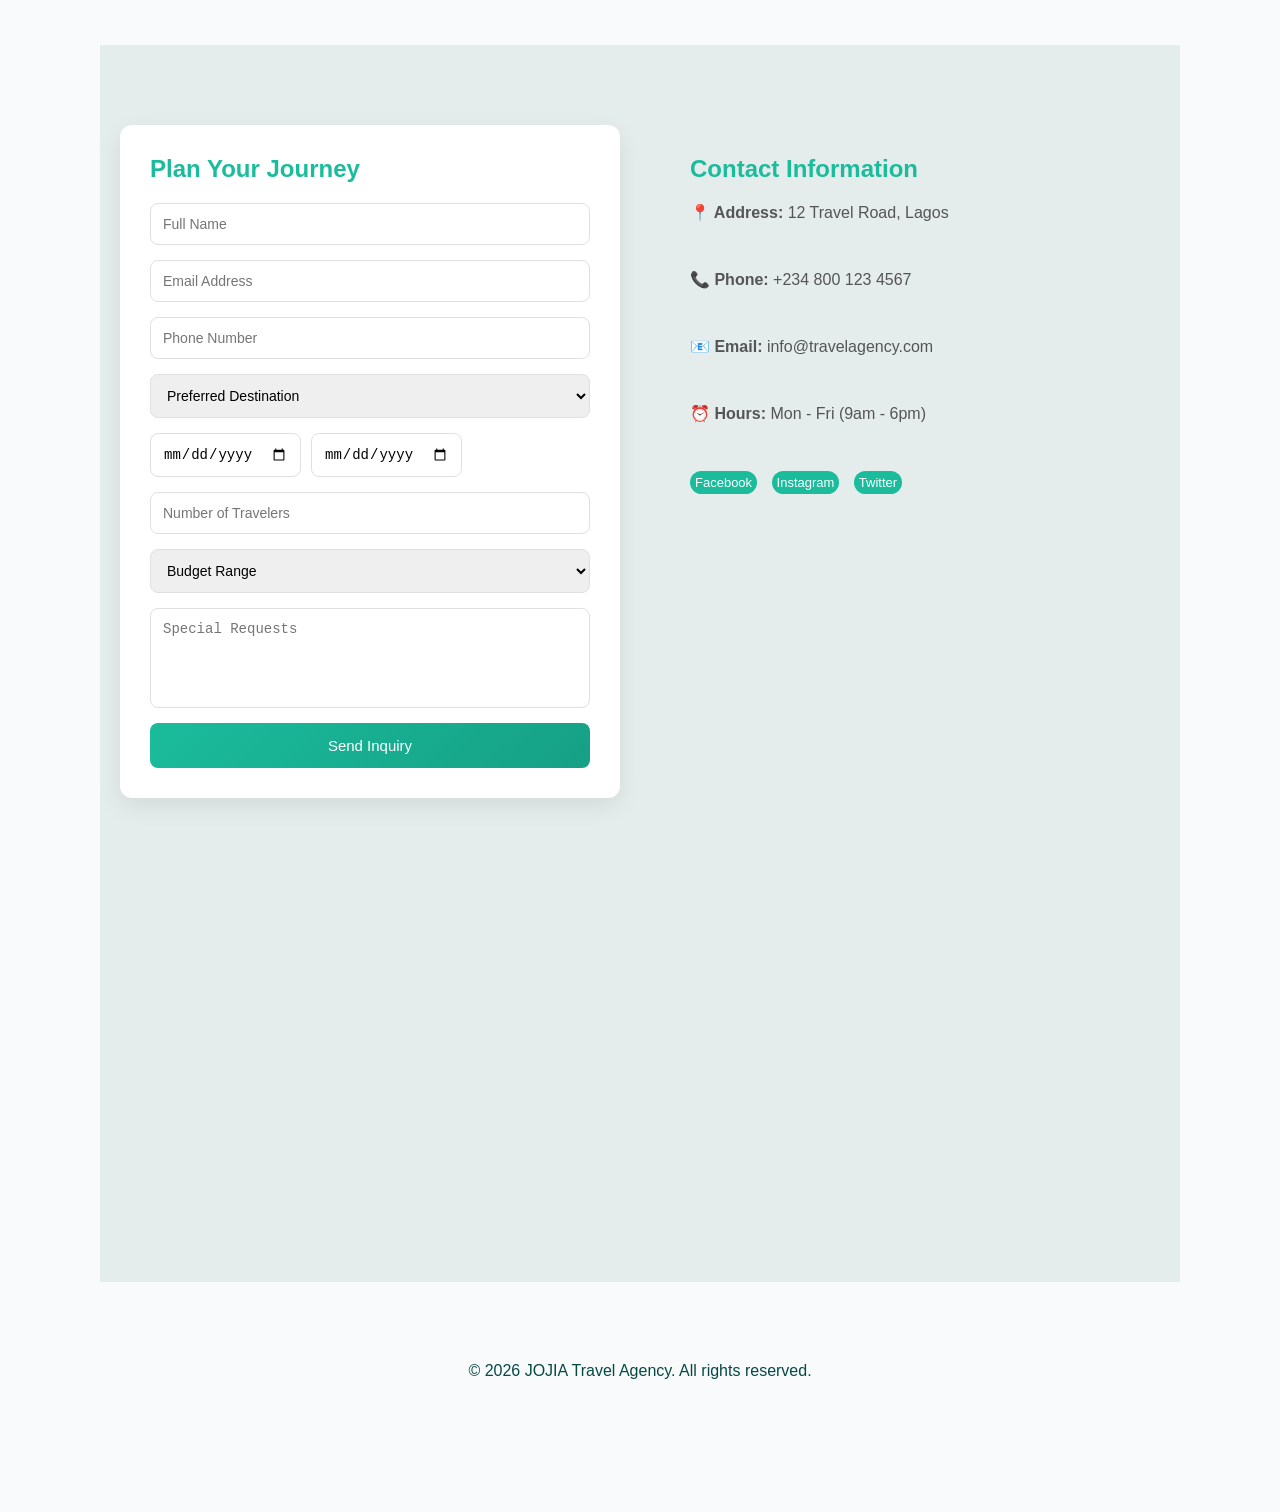
==== commit 736f7d34: "update" ====
--- a/HTML/index.html
+++ b/HTML/index.html
@@ -15,235 +15,270 @@
      <link href="https://fonts.googleapis.com/css2?family=Lobster&family=Montserrat:ital,wght@0,100..900;1,100..900&family=Pacifico&display=swap" rel="stylesheet">
 </head>
 <body>
-  <header>
-        <nav class="nav-bar">
-            <div class="logo">
-                <span>JOJIA</span>
-                <span>TRAVELS</span>
-                <p class="tagline">Touring the world with you</p>
-            </div>
-
-            <ul class="nav-links">
-                <li><a href="#Home"><span><i class="fa-solid fa-house-user"></i></span></i>HOME</a></li>
-
-                <li class="dropdown"> 
-                    <a href="#destination"><span><i class="fa-solid fa-plane-arrival"></i></span>DESTINATIONS</a>
-                    <ul class="dropdown-menu">
-                        <li> <a href="#">Dubai (UAE)</a> </li>
-                        <li> <a href="#">FRANCE (Paris)</a> </li>
-                        <li> <a href="#">CAPE TOWN(South Africa)</a> </li>
-                        <li><a href="#">JAPAN (Tokyo)</a></li>
-                    </ul>
-                </li>
-
-                <li><a href="#packages"><span><i class="fa-solid fa-cart-arrow-down"></i></i></span>PACKAGES</a></li>
-                <li><a href="#about"><span><i class="fa-solid fa-circle-info"></i></span>ABOUT</a></li>
-                <li><a href="#contact"><span><i class="fa-solid fa-address-card"></i></span>CONTACT</a></li>
+    <!--------CHIBUZOR CHINECHEREM JULIET ---------------->
+    <header>
+        
+        <div class="logo">
+            <img src="https://static.vecteezy.com/system/resources/previews/006/230/235/non_2x/creative-initial-letter-j-air-travel-logo-design-template-eps10-vector.jpg" alt="">
+            JOJIA
+        </div>
+
+         <nav class="nav">
+            
+                <a href="#Home">home</a>
+                <a href="#destinations">destination</a>
+                <a href="#packages">packages</a>
+                <a href="#about">about</a>
+                <a href="#contact">contact</a>
+
+                <a href="#" class="book-btn">Book Now</a>
             </ul>
-            <button class="btn">book now </button>
-            <span class="span"><i class="fa-solid fa-bars"></i></span>
         </nav>
+
+            <input type="checkbox" id="menu-toggle">
+
+                <label for="menu-toggle" class="hamburger">
+                    <span i class="fa-solid fa-bars"></span>
+                </label>
+            </div>
+
+        </div>
+
     </header>
 
-    <section id="HOME"  class="hero">
-        <div class="hero-container">
-
-            <div class="hero-text">
-                <h1>Explore the world with us</h1>
-                <p>Discover new destinations, expericence different culture and
-                    create uforgettble memories with our expertly crafted travel packages.
-                    whether you are seeking adventure or relaxation, we have something perfect fot you.</p>
-                <p>your dream vactaion start from here</p>
-                <a href="#" class="btn2">Start Your Journey</a>
-                <a href="#" class="btn3">learn more</a>
-            </div>
-             
-            <div class="hero-image">
-                <div>
-                    <img src="/images/depositphotos_4474075-stock-photo-over-water-bungalows-with-steps vacation.jpg" alt="">
-                </div>
-
-                <div>
-                    <img src="/images/luggage-ready-for-travel-at-sunset-with-airplane-taking-off-in-the-background-free-photo.jpeg" alt="">
-                </div>
-
-                <div>
-                    <img src="/images/the world.jpg" alt="">
-                </div>
-            </div>
-        </div>
+
+    <section id="Home"  class="slider">
+
+        <div class="slides">
+
+            <div class="slide slide1">
+                <div class="content">
+                    <h1> Your dream vacation start from here..</h1>
+                
+                    <a href="#" class="btn2">Start Your Journey....</a>
+
+                </div>
+                
+            </div>
+
+            <div class="slide slide2">
+                <div class="content">
+                    <h1> Luxury shopping and adventure.</h1>
+                    
+                    <a href="#">Book Now......</a>
+                </div>
+
+            </div>
+
+            <div class="slide slide3">
+                <div class="content">
+                    <h1>Your dream tropical escape.</h1>
+                    
+                    <a href="#">Learn More..........</a>
+                </div>
+
+            </div>
+
+        </div>
+
     </section>
 
-    <section class="destinations-section">
-
-        <div class="container">
-                <h2 class="section-title">Mind-Blowing Destinations</h2>
-
-            <div class="destinations-grid">
-                
-                <div id="dubai" class="destination-card">
-                    <div class="card-image">
-                        <img src="https://images.unsplash.com/photo-1634007626524-f47fa37810a7?w=400&auto=format&fit=crop&q=60&ixlib=rb-4.1.0&ixid=M3wxMjA3fDB8MHxzZWFyY2h8MTl8fER1YmFpfGVufDB8fDB8fHww" alt="Dubai, UAE">
-                    </div>
-                    <div class="card-content">
-                        <h3>Dubai</h3>
-                        <p class="country">United Arab Emirates</p>
-                        <p class="description"> Glamorous, ultra-modern oasis where futuristic cityscapes meet ancient Arabian traditions. It is a premier global destination blending opulent resorts, record-breaking architecture, and world-class shopping with vast, sweeping desert landscapes.</p>
-                        <a href="https://www.tourradar.com/d/united-arab-emirates" class="btn4">Visit UAE Tours</a>
-                    </div>
-                </div>
-
-            
-                <div id="paris" class="destination-card">
-                    <div class="card-image">
-                        <img src="https://images.unsplash.com/photo-1551634979-2b11f8c946fe?q=80&w=387&auto=format&fit=crop&ixlib=rb-4.1.0&ixid=M3wxMjA3fDB8MHxwaG90by1wYWdlfHx8fGVufDB8fHx8fA%3D%3D" alt="Paris, France">
-                    </div>
-                    <div class="card-content">
-                        <h3>Paris</h3>
-                        <p class="country">France</p>
-                        <p class="description">The City of Light. Paris compresses centuries of art, politics, fashion and everyday life into a compact, intensely readable city. It reads like layered writing: medieval street patterns and Haussmann boulevards, intimate cafés and grand museums, working-class neighborhoods and billionaire-backed redevelopment projects — all within striking sightlines along the Seine.</p>
-                        <a href="https://www.tourradar.com/d/france" class="btn4">Visit France Tours</a>
-                    </div>
-                </div>
-
-                <div id="cape town" class="destination-card">
-                    <div class="card-image">
-                        <img src="https://images.unsplash.com/photo-1580060839134-75a5edca2e99" alt="Cape Town, South Africa">
-                    </div>
-                    <div class="card-content">
-                        <h3>Cape Town</h3>
-                        <p class="country">South Africa</p>
-                        <p class="description"> A city that has it all: dramatic mountains, white-sand beaches, award-winning wineries and great bars and restaurants. With the Lion’s Head and Table mountain as the key points in the city, there are also some great hikes to do and views to find.Where mountains meet the ocean. Discover stunning beaches, Table Mountain, vibrant culture, and incredible wildlife experiences.</p>
-                        <a href="https://www.tourradar.com/d/france" class="btn4">Visit Cape Town Tours</a>
-                    </div>
-                </div>
-
-                <div id="tokyo" class="destination-card">
-                    <div class="card-image">
-                        <img src="https://images.unsplash.com/photo-1540959733332-eab4deabeeaf" alt="Tokyo, Japan">
-                    </div>
-
-                    <div class="card-content">
-                        <h3>Tokyo</h3>
-                        <p class="country">Japan</p>
-                        <p class="description">A mesmerizing blend of ancient tradition and cutting-edge technology. Experience temples, cherry blossoms, and neon-lit streets.</p>
-                        <a href="https://www.magical-trip.com" class="btn4">Visit Tokyo Tours</a>
-                    </div>
-                </div>
-
-                <div id="maldives" class="destination-card">
-                    <div class="card-image">
-                        <img src="https://images.unsplash.com/photo-1514282401047-d79a71a590e8" alt="Maldives">
-                    </div>
-                    <div class="card-content">
-                        <h3>Maldives</h3>
-                        <p class="country">Maldives</p>
-                        <p class="description">Ultimate tropical luxury with crystal-clear waters, overwater bungalows, and pristine white sand beaches. Pure paradise on earth. The World's Leading Destination
-                            2020, 2021, 2022, 2023, 2024 & 2025</p>
-                        <a href="https://visitmaldives.com/en" class="btn4"> Visit Maldives Tours</a>
-                    </div>
-                </div>
-
-                <div id="bali" class="destination-card">
-                    <div class="card-image">
-                        <img src="https://images.unsplash.com/photo-1555400038-63f5ba517a47?q=80&w=870&auto=format&fit=crop&ixlib=rb-4.1.0&ixid=M3wxMjA3fDB8MHxwaG90by1wYWdlfHx8fGVufDB8fHx8fA%3D%3D" alt="Bali, Indonesia">
-                    </div>
-                    <div class="card-content">
-                        <h3>Bali</h3>
-                        <p class="country">Indonesia</p>
-                        <p class="description">Tropical paradise with lush rice terraces, ancient temples, and pristine beaches. Perfect for relaxation, adventure, and spiritual renewal.</p>
-                        <a href="https://www.tripadvisor.com/Attraction_Products-g294226-zfg11873-a_contentId.47016805144+761212270-Bali.html" class="btn4">Visit Bali Tours</a>
-                    </div>
-                </div>
-
-              
-                <div id="new york" class="destination-card">
-                    <div class="card-image">
-                        <img src="https://images.unsplash.com/photo-1496442226666-8d4d0e62e6e9" alt="New York, USA">
-                    </div>
-                    <div class="card-content">
-                        <h3>New York</h3>
-                        <p class="country">United States</p>
-                        <p class="description">The city that never sleeps. Experience Broadway shows, world-class dining, iconic skyline, and the energy of Times Square.</p>
-                        <a href="https://realnewyorktours.com" class="btn4">Visit New York Tours</a>
-                    </div>
-                </div>
-                
-                <div id="barcelona" class="destination-card">
-                    <div class="card-image">
-                        <img src="https://plus.unsplash.com/premium_photo-1697729758146-9aa25d423094?q=80&w=468&auto=format&fit=crop&ixlib=rb-4.1.0&ixid=M3wxMjA3fDB8MHxwaG90by1wYWdlfHx8fGVufDB8fHx8fA%3D%3D" alt="Barcelona, Spain">
-                    </div>
-                    <div class="card-content">
-                        <h3>Barcelona</h3>
-                        <p class="country">Spain</p>
-                        <p class="description"> A vibrant city, full of life, of things to do and places to visit. The city has its own unique cultural identity. It is an open-air museum. Its great artistic richness is reflected in the mix of gothic and modernist styles seen in its old buildings.</p>
-                        <a href="https://barcelonadaytours.com/" class="btn4">Visit Barcelona Tours</a>
-                       
-                    </div>
-                </div>
-
-                <div id="sydney" class="destination-card">
-                    <div class="card-image">
-                        <img src="https://images.unsplash.com/photo-1506973035872-a4ec16b8e8d9" alt="Sydney, Australia">
-                    </div>
-                    <div class="card-content">
-                        <h3>Sydney</h3>
-                        <p class="country">Australia</p>
-                        <p class="description">Stunning harbor city with iconic Opera House, beautiful beaches, and laid-back Aussie lifestyle. Perfect blend of urban and coastal living.</p>
-                        <a href="https://www.ausadventureco.com.au/privatesydneytours/full-day-sydney-tour" class="btn4">Visit Sydney Tours</a>
-                    </div>
-                </div>
-
-                <div id="Iceland" class="destination-card">
-                    <div class="card-image">
-                        <img src="https://images.unsplash.com/photo-1504829857797-ddff29c27927" alt="Reykjavik, Iceland">
-                    </div>
-                    <div class="card-content">
-                        <h3>Reykjavik</h3>
-                        <p class="country">Iceland</p>
-                        <p class="description">Land of fire and ice. Witness Northern Lights, stunning waterfalls, geothermal hot springs, and otherworldly volcanic landscapes.</p>
-                        <a href="https://reykjaviktips.com" class="btn4">Visit Reykjavik Tours</a>
-                    </div>
-                </div>
-
-                <div id="santorini" class="destination-card">
-                    <div class="card-image">
-                        <img src="https://images.unsplash.com/photo-1613395877344-13d4a8e0d49e" alt="Santorini, Greece">
-                    </div>
-                    <div class="card-content">
-                        <h3>Santorini</h3>
-                        <p class="country">Greece</p>
-                        <p class="description">Whitewashed buildings, blue-domed churches, and breathtaking sunsets. This Greek island paradise offers romance and stunning views.</p>
-                        <a href="https://reykjaviktips.com" class="btn4">Visit Santorini Tours</a>
-                    </div>
-                </div>
-
-                <div id="machu picchu" class="destination-card">
-                    <div class="card-image">
-                        <img src="https://images.unsplash.com/photo-1581875403743-a3bf92862c94?q=80&w=387&auto=format&fit=crop&ixlib=rb-4.1.0&ixid=M3wxMjA3fDB8MHxwaG90by1wYWdlfHx8fGVufDB8fHx8fA%3D%3D" alt="Machu Picchu, Peru">
-                    </div>
-                    <div class="card-content">
-                        <h3>Machu Picchu</h3>
-                        <p class="country">Peru</p>
-                        <p class="description">Ancient Incan citadel high in the Andes Mountains. Experience mystical ruins, stunning mountain scenery, and rich cultural history.</p>
-                        <a href="https://www.machupicchureservations.org/" class="btn4">Visit Machu Picchu Tours</a>
-                    </div>
-                </div>
-
-            </div>
+
+
+
+<!----------------------------------IMMACULATE ILEAGU-------------------->
+    <section id="destinations" class="destinations-section">
+
+        <div class="section-title">
+            <h2>Popular Destinations</h2>
+            <p>Choose your next adventure</p>
+        </div>
+
+        <div class="Destination-container">
+
+            <div class="card">
+                <img src="https://images.unsplash.com/photo-1512453979798-5ea266f8880c?w=800&h=600&fit=crop" alt="Dubai, UAE">
+
+                <div class="card-content">
+                    <h3>Dubai</h3>
+                    <p class="country">United Arab Emirates</p>
+                    <p class="description">Experience luxury and innovation in this futuristic desert metropolis. From the world's tallest building to pristine beaches and golden deserts.</p>
+                    <p class="price">From <span>$1,499</span></p>
+                    <button class="learn-more-btn">Learn More</button>
+                </div>
+            </div>
+            
+            
+                
+            <div class="card">
+                <img src="https://images.unsplash.com/photo-1502602898657-3e91760cbb34?w=800&h=600&fit=crop" alt="Paris, France">
+                
+                <div class="card-content">
+                    <h3>Paris</h3>                        
+                    <p class="country">France</p>
+                    <p class="description">Fall in love with the City of Light. Explore iconic landmarks, world-class museums, charming cafés, and romantic Seine river walks.</p>
+                    <p class="price">From <span>$1,299</span></p>
+                    <button class="learn-more-btn">Learn More</button>
+                </div>
+            </div>
+            
+            
+
+           
+            <div class="card">
+                <img src="https://images.unsplash.com/photo-1580060839134-75a5edca2e99?w=800&h=600&fit=crop" alt="Cape Town, South Africa">
+
+                <div class="card-content">
+                    <h3>Cape Town</h3>
+                    <p class="country">South Africa</p>
+                    <p class="description">Where mountains meet the ocean. Discover stunning beaches, Table Mountain, vibrant culture, and incredible wildlife experiences.</p>
+                    <p class="price">From <span>$1,099</span></p>
+                    <button class="learn-more-btn">Learn More</button>
+                </div>
+            </div>                    
+                
+            
+                <div class="card">
+                    <img src="https://images.unsplash.com/photo-1540959733332-eab4deabeeaf?w=800&h=600&fit=crop" alt="Tokyo, Japan">
+                    
+                    <div class="card-content">
+                    <h3>Tokyo</h3>
+                    <p class="country">Japan</p>
+                    <p class="description">A mesmerizing blend of ancient tradition and cutting-edge technology. Experience temples, cherry blossoms, and neon-lit streets.</p>
+                    <p class="price">From <span>$1,599</span></p>
+                    <button class="learn-more-btn">Learn More</button>
+                </div>
+                
+                </div>
+
+                
+                <div class="card">
+                    <img src="https://images.unsplash.com/photo-1537996194471-e657df975ab4?w=800&h=600&fit=crop" alt="Bali, Indonesia">
+
+                    <div class="card-content">
+                    <h3>Bali</h3>                        
+                    <p class="country">Indonesia</p>
+                    <p class="description">Tropical paradise with lush rice terraces, ancient temples, and pristine beaches. Perfect for relaxation, adventure, and spiritual renewal.</p>
+                    <p class="price">From <span>$899</span></p>
+                    <button class="learn-more-btn">Learn More</button>
+                </div>
+            
+                </div>
+                
+
+                <div class="card">
+                    <img src="https://images.unsplash.com/photo-1496442226666-8d4d0e62e6e9?w=800&h=600&fit=crop" alt="New York, USA">
+
+                    <div class="card-content">
+                    <h3>New York</h3>
+                    <p class="country">United States</p>
+                    <p class="description">The city that never sleeps. Experience Broadway shows, world-class dining, iconic skyline, and the energy of Times Square.</p>
+                    <p class="price">From <span>$1,199</span></p>
+                    <button class="learn-more-btn">Learn More</button>
+                </div>    
+                </div>
+                          
+            
+                
+            
+                <div class="card">
+                    <img src="https://images.unsplash.com/photo-1583422409516-2895a77efded?w=800&h=600&fit=crop" alt="Barcelona, Spain">
+
+                    <div class="card-content">
+                    <h3>Barcelona</h3>
+                    <p class="country">Spain</p>
+                    <p class="description">Gaudí's masterpiece city where art, architecture, and Mediterranean culture converge. Enjoy beaches, tapas, and vibrant nightlife.</p>
+                    <p class="price">From <span>$1,099</span></p>
+                    <button class="learn-more-btn">Learn More</button>
+                </div>
+                </div>
+                
+            
+
+                <div class="card">
+                    <img src="https://images.unsplash.com/photo-1506973035872-a4ec16b8e8d9?w=800&h=600&fit=crop" alt="Sydney, Australia">
+
+                    <div class="card-content">
+                    <h3>Sydney</h3>
+                    <p class="country">Australia</p>
+                    <p class="description">Stunning harbor city with iconic Opera House, beautiful beaches, and laid-back Aussie lifestyle. Perfect blend of urban and coastal living.</p>
+                    <p class="price">From <span>$1,799</span></p>
+                    <button class="learn-more-btn">Learn More</button>
+                </div>
+                </div>
+                
+            
+
+            
+                <div class="card">
+                    <img src="https://images.unsplash.com/photo-1504829857797-ddff29c27927?w=800&h=600&fit=crop" alt="Reykjavik, Iceland">
+
+                    <div class="card-content">
+                    <h3>Reykjavik</h3>
+                    <p class="country">Iceland</p>
+                    <p class="description">Land of fire and ice. Witness Northern Lights, stunning waterfalls, geothermal hot springs, and otherworldly volcanic landscapes.</p>
+                    <p class="price">From <span>$1,399</span></p>
+                    <button class="learn-more-btn">Learn More</button>
+                </div>
+                </div>
+                
+
+                <div class="card">
+                    <img src="https://images.unsplash.com/photo-1613395877344-13d4a8e0d49e?w=800&h=600&fit=crop" alt="Santorini, Greece">
+
+                    <div class="card-content">
+                    <h3>Santorini</h3>
+                    <p class="country">Greece</p>
+                    <p class="description">Whitewashed buildings, blue-domed churches, and breathtaking sunsets. This Greek island paradise offers romance and stunning views.</p>
+                    <p class="price">From <span>$1,249</span></p>
+                    <button class="learn-more-btn">Learn More</button>
+                </div>
+                </div>
+            
+            
+                <div class="card">
+                    <img src="https://images.unsplash.com/photo-1587595431973-160d0d94add1?w=800&h=600&fit=crop" alt="Machu Picchu, Peru">
+
+                    <div class="card-content">
+                    <h3>Machu Picchu</h3>
+                    <p class="country">Peru</p>
+                    <p class="description">Ancient Incan citadel high in the Andes Mountains. Experience mystical ruins, stunning mountain scenery, and rich cultural history.</p>
+                    <p class="price">From <span>$1,349</span></p>
+                    <button class="learn-more-btn">Learn More</button>
+                </div>
+                </div>
+            
+           
+            <div class="card">
+                    <img src="https://images.unsplash.com/photo-1514282401047-d79a71a590e8?w=800&h=600&fit=crop" alt="Maldives">
+
+                     <div class="card-content">
+                    <h3>Maldives</h3>
+                    <p class="country">Maldives</p>
+                    <p class="description">Ultimate tropical luxury with crystal-clear waters, overwater bungalows, and pristine white sand beaches. Pure paradise on earth.</p>
+                    <p class="price">From <span>$2,199</span></p>
+                    <button class="learn-more-btn">Learn More</button>
+            </div>
+            </div>
+           
+            
         </div>
     </section>
 
-     <section class="packages-section">
-        <div class="container">
-            <h2 class="section-title">Our Travel Packages</h2>
-            <p class="packages-intro">Whether you're a budget traveler or seeking luxury, we have the perfect package for you. All packages include personalized itineraries and 24/7 support.</p>
+    <!----------------------------ONAH OZOANI---------------------->
+     <section id="packages" class="packages-section">
+
+        <div class="package-container">
+
+            <h1>Our Travel Packages</h1>
+            <p>Whether you're a budget traveler or seeking luxury, we have the perfect package for you. All packages include personalized itineraries and 24/7 support.</p>
             
             <div class="packages-grid">
                 <!-- Elite Package -->
                 <div class="package-card">
-                    <h3>ELite Explorer <em> A tale of two cities</em></h3>
-                    <p><b>PARISIAN</b> romance meets <b>DUBAI</b> futuristic luxury</p>
+                    <h3>ELite Explorer A tale of two cities</h3>
+                    <p>PARISIAN (romance meets) </p>
+                    <p>DUBAI (futuristic luxury)</p>
                     <div class="package-price">$2500<span>/person</span></div>
                     <p class="package-duration">7 Days / 6 Nights (2-5 Days in Paris, 3-5 Days in Dubai)</p>
                     
@@ -268,8 +303,8 @@
 
                 <!-- Luxe Package -->
                 <div class="package-card">
-                    <h3>Luxe Adventure; <em>Jungle And Samba</em></h3>
-                    <p>Explore the untamed beauty of <b>COASTA RICA</b> and <b>BRAZIL</b> </p>
+                    <h3>Luxe Adventure; (Jungle And Samba)</h3>
+                    <p>Explore the untamed beauty of COASTA RICA and BRAZIL</p>
                     <div class="package-price">$4000<span>/person</span></div>
                     <p class="package-duration">7 Days / 6 Nights (2-3 days per country)</p>
                     
@@ -381,7 +416,6 @@
         </div>
     </section>
 
-    <!-- CTA Section -->
     <section class="cta-section">
         <div class="container">
             <h2>Ready to Start Your Adventure?</h2>
@@ -390,19 +424,29 @@
         </div>
     </section>
 
-     <section id="mission">
+
+<!-------------------------AUGSTINE EZENWA------------->
+
+
+     <section id="about" class="mission-section">
+
+        <h1>About us</h1>
+
         <div class="mission">
+
+            <div>
+                <img src="https://medias.moulinrouge.fr/app/uploads/2022/06/iStock-1277095847-1024x768.jpg" alt="">
+            </div>
             <div>
                 <h2>Our Mission</h2>
-            <p>At Jojia Travels, our mission is to provide exceptional travel experiences that prioritize safety, comfort, and personalized service. We are committed to creating unforgettable journeys for our clients while ensuring their well-being throughout the entire travel process.</p>
-        </div>
-            <div>
-                <h2>Our Vision</h2>
-            <p>Our vision at Jojia Travels is to be the leading travel agency known for delivering unparalleled travel experiences that exceed our clients' expectations. We strive to be recognized for our commitment to safety, personalized service, and creating unforgettable memories for travelers worldwide.</p>
-            </div>
-            </div>
-    </section>
-    <section id="Travel">
+                <p>At Jojia Travels, our mission is to provide exceptional travel experiences that prioritize safety, comfort, and personalized service. We are committed to creating unforgettable journeys for our clients while ensuring their well-being throughout the entire travel process.</p>
+
+                <h3>Our Vision</h2>
+                <p>Our vision at Jojia Travels is to be the leading travel agency known for delivering unparalleled travel experiences that exceed our clients' expectations. We strive to be recognized for our commitment to safety, personalized service, and creating unforgettable memories for travelers worldwide.</p>
+            </div>
+        </div>
+    
+    <div class="Travel">
         <div class="us">
             <h2>Why Travel With Us</h2>
         </div>
@@ -410,39 +454,39 @@
         <div class="choose">
             
             <div>
-                <h3>Personalized Travel Experiance</h3>
+                <h2>Personalized Travel Experiance</h2>
                 <p>Jojia Travels focuses on creating trips that match your interests, budget, and preferences. Whether you want a relaxing getaway or an adventure-packed journey, every detail is tailored to suit you.</p>
-        </div>
-            <div>
-                <h3>Access to Unique Destinations</h3>
-
+            </div>
+            <div>
+                <h2>Access to Unique Destinations</h2>
                 <p>Jojia Travels helps you explore both popular attractions and hidden gems, giving you a richer and more authentic travel experience.</p>
 
             </div>
             <div>
-                <h3><b>Affordable and Flexible Packages</b></h3>
+                <h2>Affordable and Flexible Packages</h2>
                 <p>We offer competitive pricing without compromising quality. Flexible packages allow you to adjust your itinerary based on your needs and budget</p>
             </div>
 
             <div>
-                <h3>Dependable Customer Support at All Times</h3>
+                <h2>Dependable Customer Support at All Times</h2>
                 <p>Our dedicated customer support team is available 24/7 to assist you with any questions or concerns you may have during your travel plans.</p>
             </div>
             
             <div>
-                <h3>Safety and Comfort</h3>
+                <h2>Safety and Comfort</h2>
                 <p>
                     Your safety and comfort are a top priority at Jojia Travels. We work with trusted partners and ensure all arrangements meet high standards.
                 </p>
             </div>
             <div>
-                <h3>Time-Saving Convenience</h3>
+                <h2>Time-Saving Convenience</h2>
                 <p>
                     Planning a trip can be time-consuming. Jojia Travels handles all the logistics, allowing you to focus on enjoying your journey.
                 </p>
             </div>
         </div>
-    </section>
+    </div>
+
     <section>
             <div class="mtop">
                 <h2>Meet the Team Members</h2>
@@ -495,93 +539,75 @@
         </div>
     </section>
     
-    <section id="our-history">
-        <div class="history">
-            <h2>Our History</h2>
-            <p>Jojia Travels was founded in 2025 with a vision to revolutionize the travel industry. Our founders, passionate about travel and dedicated to providing exceptional service, came together to create a company that prioritizes safety, comfort, and personalized experiences for travelers worldwide.</p>
-        </div>
-    </section>
-    <section class="our-statistics">
-        <div class="container">
-            <h2>Our Statistics</h2>
-            <p>Here are some impressive numbers that showcase our growth and success:</p>
-            <ul>
-                <li><strong>100+</strong> Happy Customers</li>
-                <li><strong>50+</strong> Destinations Covered</li>
-                <li><strong>96%</strong> Customer Satisfaction Rate</li>
-                <li><strong>3+</strong> Years of Excellence</li>
-            </ul>
-        </div>
-    </section>
-
-    <section class="contact">
-    <div class="contact-container">
-
-        <div class="contact-form">
-            <h2>Plan Your Journey</h2>
-
-            <form>
-                <input type="text" placeholder="Full Name" required>
-                <input type="email" placeholder="Email Address" required>
-                <input type="tel" placeholder="Phone Number">
-
-                <select required>
+<!----------------------JOSHPEN AKPATA--------------------->
+    <section id="contact" class="contact-section">
+        <div class="contact-container">
+
+            <div class="contact-form">
+               <h2>Plan Your Journey</h2>
+
+                <form>
+                    <input type="text" placeholder="Full Name" required>
+                   <input type="email" placeholder="Email Address" required>
+                   <input type="tel" placeholder="Phone Number">
+
+                  <select required>
                     <option value="">Preferred Destination</option>
                     <option>Paris</option>
                     <option>Dubai</option>
                     <option>Bali</option>
                     <option>Cape Town</option>
-                </select>
-
-                <div class="date-group">
+                  </select>
+
+                  <div class="date-group">
                     <input type="date">
                     <input type="date">
-                </div>
-
-                <input type="number" placeholder="Number of Travelers">
-
-                <select>
+                  </div>
+
+                  <input type="number" placeholder="Number of Travelers">
+
+                  <select>
                     <option value="">Budget Range</option>
                     <option>$500 - $1000</option>
                     <option>$1000 - $3000</option>
                     <option>$3000+</option>
-                </select>
-
-                <textarea placeholder="Special Requests"></textarea>
-
-                <button type="submit">Send Inquiry</button>
-            </form>
-        </div>
-
-        <div class="contact-info">
-            <h2>Contact Information</h2>
-
-            <p><strong>📍 Address:</strong> 12 Travel Road, Lagos</p>
-            <p><strong>📞 Phone:</strong> +234 800 123 4567</p>
-            <p><strong>📧 Email:</strong> info@travelagency.com</p>
-            <p><strong>⏰ Hours:</strong> Mon - Fri (9am - 6pm)</p>
-
-            <div class="socials">
+                  </select>
+
+                  <textarea placeholder="Special Requests"></textarea>
+
+                   <button type="submit">Send Inquiry</button>
+                </form>
+            </div>
+
+            <div class="contact-info">
+               <h2>Contact Information</h2>
+
+                <p><strong>📍 Address:</strong> 12 Travel Road, Lagos</p>
+                <p><strong>📞 Phone:</strong> +234 800 123 4567</p>
+               <p><strong>📧 Email:</strong> info@travelagency.com</p>
+               <p><strong>⏰ Hours:</strong> Mon - Fri (9am - 6pm)</p>
+
+                <div class="socials">
                 <a href="#">Facebook</a>
                 <a href="#">Instagram</a>
                 <a href="#">Twitter</a>
-            </div>
-        </div>
-
-    </div>
-
-    <div class="map">
+                </div>
+            </div>
+
+        </div>
+
+        <div class="map">
         <iframe 
             src="https://maps.google.com/maps?q=lagos&t=&z=13&ie=UTF8&iwloc=&output=embed">
         </iframe>
-    </div>
-</section>
-
- <footer class="footer">
+        </div>
+    </section>
+
+    <footer class="footer">
     <div class="container">
         <p>&copy; 2026 JOJIA Travel Agency. All rights reserved.</p>
     </div>
-</footer>
+    </footer>
 
 </body>
 </html>
--- a/CSS/index.css
+++ b/CSS/index.css
@@ -8,281 +8,214 @@
     scroll-behavior: smooth;
 }
 
- header {
-   width: 100%;
-   height: 4.5rem;
-   font-family: "Montserrat", sans-serif;
-   border-bottom: 1px solid rgba(53, 51, 51, 0.3);
-   background-color: #f3fffd;
-   position: sticky;
-   top: 3;
-   z-index: 50;
- }
-
-.nav-bar {
+header{
+    position: sticky;
+    top: 0;
+    z-index: 1000;
+    background: #e7e3e3;
     display: flex;
-   justify-content: space-between;
-   padding-top: 10px;
-   padding-left: 2rem;
-   padding-right: 3rem;
-   align-items: center;
-   font-size: 10px;
-}
-
-.nav-bar i {
-    width: auto;
-    margin: 5px 5px;
-    color: rgb(63, 63, 65);
-}
-.logo {
-   font-size: 20px;
-   font-weight: 800;
-   color: rgb(8, 8, 75);
-} 
-
-.logo p {
-    font-size: 10px;
-    font-weight: 400;
-}
-
-.nav-bar .nav-links {
+    justify-content: space-between;
+    align-items: center;
+    padding: 10px 8%;
+    box-shadow: 0 2px 10px rgba(0, 0, 0, 0.1);
+    
+}
+
+.logo{
+    font-size: 28px;
+    font-weight: bold;
+    color: #0d6efd;
+}
+
+.logo img {
+    width: 70px;
+    height: 60px;
+    margin: 10px;
+}
+
+.nav  {
+    display: flex;
+    align-items: center;
+    gap: 25px;
+}
+
+.nav a {
+    text-decoration: none;
+    color: #333;
+    font-weight: 500;
+    transition: 3s;
+}
+
+.nav a:hover{
+    color: #0d6efd;
+}
+
+.book-btn{
+    background: #0d6efd;
+    color: white !important;
+    padding: 10px 20px;
+    border-radius: 30px;
+}
+
+.menu-toggle{
+    display: none;
+}
+
+.hamburger{
+    display: none;
+    font-size: 2rem;
+    cursor: pointer;
+}
+
+.hamburger span{
+    width: 28px;
+    height: 3px;
+    background: #333;
+    cursor: pointer;
+}
+
+body {
+    font-family: "Open Sans", sans-serif;
+    background: #f8fafc;
+    
+}
+
+.slider {
+    width: 100%;
+    height: 70vh;
+    overflow: hidden;
+}
+
+.slides {
+    display: flex;
+    width: 300%;
+    height: 100%;
+    animation:slider 10s infinite;
+}
+
+.slide {
+    width: 33.333%;
+    height: 70vh;
+    flex-shrink: 0;
+    background-size: cover;
+    background-position: center;
+    display: flex;
     justify-content: center;
     align-items: center;
 }
 
-nav ul {
-    display: flex;
-    list-style: none;
-    align-items: center;
-}
-nav ul li {
-    position: relative;
-}
-
-.nav-bar a {
-    color: rgb(14, 13, 13);
-    font-size: 10px;
-    font-weight: 600;
-    padding: 5px;
+.slide1 {
+    background-image: url(https://static0.thetravelimages.com/wordpress/wp-content/uploads/2023/08/airplanes-on-the-tarmac-at-an-airport-at-sunset.jpg?w=1200&h=675&fit=crop);
+}
+.slide2 {
+    background-image: url(https://media.timeout.com/images/106214629/image.jpg);
+}
+
+.slide3 {
+    background-image: url(https://i.natgeofe.com/n/4bbf4c88-cb93-443e-bc47-1918cc83689e/black-dragon-pool-park-yunnan-china.jpg);
+}
+
+.content {
+    text-align: center;
+    color: white;
+    padding: 30px;
+    border-radius: 20px;
+}
+ .content h1 {
+    font-size: 4rem;
+    margin-bottom: 15px;
+ }
+
+
+ .content a {
+    display: inline-block;
+    padding: 12px 25px;
+    margin-top: 10px;
+    background: white;
+    color: #0077ff;
     text-decoration: none;
-    padding-right: 1rem;
-}
-.btn {
-    background-color: rgb(48, 48, 133);
-    border: none;
-    padding: 3px 5px;
-    border-radius: 5px;
-    color: antiquewhite;
-    cursor: pointer;
-    transition: 0.3s;
-}
-
-.btn:hover {
-    background-color: rgb(248, 185, 11);
-    transform: translateY(-3px);
-}
-
-.span {
-    background-color: rgb(231, 214, 214);
-    font-size: 20px;
-    margin-left: 15px;
-}
-
-.dropdown-menu {
-    display: none;
-    position: absolute;
-    background-color: #e8f9fa;
-    top: 100%;
-    right: 0;
-    left: 0;
-    min-width: 5rem;
-    z-index: 10;
-}
-
-.dropdown:hover .dropdown-menu {
-    display: block;
-}
-
-.dropdown-menu a {
-    display: inline-block;
-    color: rgb(19, 17, 17);
-
-}
-
-body {
-    font-family: "Open Sans", sans-serif;
-}
-
-.hero {
-   height: 100vh - 4.5rem;
-   width: 100vh - 4.5rem;
-   display: flex;
-   align-items: center;
-   background-image: url(/images/vaction\ plane.jpg);
-   background-repeat: no-repeat;
-   background-position: center;
-   background-size: cover;
-   padding: 40px;
-}
-
-.hero-container {
-    display: flex;
-    align-items: center;
-    justify-content: space-between;
-    width: 100%;
-}
-
-.hero-text {
-    max-width: 35rem;
-    margin-left: 20px;
-}
-
-.hero-text h1 {
-    font-size: 3rem;
-    margin-bottom: 20px;
-    color: rgb(65, 40, 136);
-}
-
-.hero-text p {
-    font-size: 1.2rem;
-    margin-bottom: 20px;
-    color: rgb(25, 25, 109);
-}
-
-.btn2 {
-    display: inline-block;
-    padding: 10px 10px;
-    background-color: blue;
-    color: white;
-    text-decoration: none;
-    border-radius: 5px;
-    transition: 0.3s;
-
-}
-
-.btn2:hover {
-    background-color: aqua;
-    transform: translateY(-3px);
-}
-
-.btn3 {
-    display: inline-block;
-    padding: 10px 10px;
-    margin: 20px;
-    background-color: rgb(233, 210, 7);
-    color: white;
-    text-decoration: none;
-    border-radius: 5px;
-    transition: 0.3s;
-
-}
-
-.btn3:hover {
-    background-color: rgb(255, 0, 43);
-    transform: translateY(-3px);
-}
-
-
-.hero-image img {
-    width: 200px;
-    margin: 5px;
-    box-shadow: 0 10px 30px rgb(102, 99, 99);
-    border-radius: 10px;
-    transition: 0.5s;
-}
-
-.hero-image img:hover {
-    transform: translateY(-3px);
-}
+    border-radius: 30px;
+    font-weight: bold;
+ }
+
+ @keyframes slider{
+    0%,25%{
+        transform: translateX(0);
+    }
+
+    33%,58%{
+        transform: translateX(-33.333%);
+    }
+
+    66%,91%{
+        transform: translateX(-66.666%);
+    }
+
+    100%{
+        transform: translateX(0);
+    }
+ }
+
+
+/* ILEAGU IMMACULATE */
+
 
 .destinations-section {
-    padding: 4rem 0;
-    background-color:#eef6ff;
+    padding: 80px 8%;
+    background: #f8fafc;
 }
 
 .section-title {
     text-align: center;
-    font-size: 2.5rem;
-    color:#eef6ff;
-    margin-bottom: 1rem;
-}
-
-.btn4 {
-    display: inline-block;
-    padding: 10px 10px;
-    margin: 20px;
-    background-color: blue;
-    color: white;
-    text-decoration: none;
-    border-radius: 5px;
-    transition: 0.3s;
-
-}
-
-.btn4:hover {
-    background-color: rgb(255, 0, 43);
-    transform: translateY(-3px);
-}
-
-
-.container {
-    max-width: 1200px;
-    margin: 0 auto;
-    padding: 0 2rem;
-
-}
-
-.destinations-grid {
+    margin-bottom: 50px;
+}
+
+.section-title h2{
+    font-size: 3rem;
+    color: #222;
+    margin-top: 50px;
+}
+
+.section-title p{
+    color: #666;
+    margin-top: 10px;
+}
+
+.Destination-container{
     display: grid;
-    grid-template-columns: repeat(4, 4fr);
-    gap: 1rem;
-}
-
-.destination-card {
+    grid-template-columns: repeat(4, 1fr);
+    gap: 30px;
+    padding: 20px;
+}
+
+.card{
     background-color: white;
-    border-radius: 5px;
+    border-radius: 20px;
     overflow: hidden;
-    width: 300px;
-    box-shadow: 0 4px 6px rgba(0,0,0,0.1);
-    transition: all 0.3s ease;
-    display: flex;
-    flex-direction: column;
-}
-
-.destination-card:hover {
+    box-shadow: 0 10px 25px rgba(0,0,0,0.1);
+    transition: 2s;
+    
+}
+
+.card:hover{
     transform: translateY(-10px);
-    box-shadow: 0 12px 24px rgba(0,0,0,0.2);
-}
-
-.card-image {
+}
+
+.card img{
     width: 100%;
     height: 250px;
-    overflow: hidden;
-}
-
-.card-image img {
-    width: 100%;
-    height: 100%;
     object-fit: cover;
-    transition: all 0.3s ease;
-}
-
-.destination-card:hover .card-image img {
-    transform: scale(1.1);
 }
 
 .card-content {
-    padding: 1.5rem;
-    flex-grow: 1;
-    display: flex;
-    flex-direction: column;
+    padding: 20px;
+   
 }
 
 .card-content h3 {
-    font-family: 'Montserrat', sans-serif;
     font-size: 1.5rem;
-    color: black;
-    margin-bottom: 0.3rem;
+    color: var(--dark-color);
+    margin-bottom: 10px;
 }
 
 .country {
@@ -293,15 +226,28 @@
 }
 
 .description {
-    color: black;
+    color: var(--text-color);
     margin-bottom: 1rem;
     flex-grow: 1;
     font-size: 0.95rem;
     line-height: 1.6;
 }
 
+.price {
+    font-size: 1rem;
+    color: #666;
+    margin-bottom: 1rem;
+}
+
+.price span {
+    font-family: 'Montserrat', sans-serif;
+    font-size: 1.5rem;
+    font-weight: 700;
+    color: blueviolet;
+}
+
 .learn-more-btn {
-    background-color: blue;
+    background-color: var(--primary-color);
     color: white;
     border: none;
     padding: 0.75rem 1.5rem;
@@ -310,44 +256,55 @@
     font-weight: 600;
     font-size: 1rem;
     cursor: pointer;
-    transition: all 0.3s ease;
+    transition: var(--transition);
 }
 
 .learn-more-btn:hover {
-    background-color: green;
+    background-color: var(--secondary-color);
     transform: scale(1.05);
 }
 
+
+
+
+      /* ONAH OZOANI */
 .packages-section {
-    padding: 4rem 0;
-    background-color: rgb(215, 236, 236);
-}
-
-.section-title {
+    margin-top: 30px;
+    padding: 100px;
+    
+}
+
+.package-container {
     text-align: center;
-    font-size: 2.5rem;
-    color:black;
+    font-size: 1rem;
+    color:rgb(22, 22, 22);
     margin-bottom: 1rem;
 }
-
+ .package-container h1 {
+    font-size: 3rem;
+    margin-bottom: 20px;
+ }
+
+ .package-container p{
+    font-size: 1rem;
+    margin-top: 20px;
+    margin-bottom: 60px;
+ }
 .packages-intro {
     text-align: center;
-    max-width: 800px;
-    margin: 0 auto 3rem;
-    color:black;
-    font-size: 1.5rem;
+    
 }
 
 .packages-grid {
     display: grid;
     grid-template-columns: repeat(4, 1fr);
-    gap: 2rem;
-    margin-top: 2rem;
+    gap: 1rem;
+    margin-top: 3rem;
 }
 
 /* Package Card Styles */
 .package-card {
-    background-color:rgb(172, 239, 239);
+    
     border-radius: 12px;
     padding: 2rem;
     box-shadow: 0 4px 15px rgba(0, 0, 0, 0.1);
@@ -364,7 +321,8 @@
 }
 
 .package-card p {
-    font-size: 1.7rem;
+    font-size: 0.7rem;
+    font-weight: 400;
 
 }
 
@@ -387,13 +345,13 @@
 }
 
 .package-card h3 {
-    color:black;
-    font-size: 1.75rem;
+    color:rgb(43, 42, 42);
+    font-size: 1rem;
     margin-bottom: 1rem;
 }
 
 .package-price {
-    font-size: 2.5rem;
+    font-size: 2rem;
     font-weight: 700;
     color:black;
     margin-bottom: 0.5rem;
@@ -421,8 +379,8 @@
 
 .package-features li {
     padding: 0.75rem 0;
-    color:black;
-    border-bottom: 1px solid black;
+    color:rgb(29, 29, 29);
+    border-bottom: 1px solid rgb(19, 19, 19);
     position: relative;
     padding-left: 2rem;
 }
@@ -436,9 +394,9 @@
     content: '✓';
     position: absolute;
     left: 0;
-    color:black;
-    font-weight: 700;
-    font-size: 1.2rem;
+    color:rgb(27, 27, 27);
+    font-weight: 600;
+    font-size: 1rem;
 }
 
 /* Book Now Button */
@@ -506,7 +464,7 @@
 .info-item h4 {
     color:rgb(244, 176, 88);
     margin-bottom: 0.5rem;
-    font-size: 1.5rem;
+    font-size: 1rem;
 }
 
 .info-item p {
@@ -518,18 +476,18 @@
 
 .cta-section {
     padding: 4rem 0;
-    background-color: rgb(187, 236, 220);
     text-align: center;
-    color:black;
+    color:rgb(22, 22, 22);
 }
 
 .cta-section h2 {
-    font-size: 2.5rem;
+    font-size: 2rem;
+    font-weight: 900;
     margin-bottom: 1rem;
 }
 
 .cta-section p {
-    font-size: 1.2rem;
+    font-size: 1rem;
     margin-bottom: 2rem;
 }
 
@@ -544,6 +502,19 @@
     color: var(--primary-color);
 }
 
+/* AGUSTINE EZENWA*/
+
+.mission-section {
+     margin-top: 50px;
+    padding: 100px;
+   
+}
+
+.mission-section h1 {
+    text-align: center;
+    margin-bottom: 50px;
+    
+}
 .mission{
     display: grid;
     grid-template-columns: repeat(2, 1fr);
@@ -554,41 +525,44 @@
     justify-content: center;
     align-content: center;
 }
-.mission div{
-    width: 100%;
-    border: 1px solid rgba(36, 36, 226, 0.2);
-    padding: 1rem ;
-    
-}
-.mission div :hover{
-    border: 4px solid white;
-    padding: 1rem ;
-    color: white;
-    background-color: rgb(165, 228, 225);
-    border-radius: 3rem;
-}
+
+.mission img {
+    height: 500px;
+    width: 700px;
+}
+
 .mission h2{
+    margin-top: 50px;
+    margin-bottom: 15px;
     text-align: center;
-    font-family: Verdana, Geneva, Tahoma, sans-serif;
-    font-size: 2rem;
+    
+    font-size: 20px;
+}
+
+.mission h3{
+    text-align: center;
+    
+    margin-top: 30px;
+    margin-bottom: 15px;
+    font-size: 20px;
 }
 .mission p{
     text-align: justify;
-    font-family: Verdana, Geneva, Tahoma, sans-serif;
-    font-size: 1rem;
+    
+    font-size: 15px;
+    word-spacing: 6px;
 }
 .us{
     display: flex;
     flex-direction: column;
     width: 100%;
-    margin-top: 2rem;
+    margin-top: 50px;
     justify-content: center;
     align-items: center;
 }
 .choose{
     display: grid;
     grid-template-columns: repeat(3, 1fr);
-    grid-template-rows: repeat(2, 1fr);
     width: 100%;
     gap: 1rem;
     margin-top: 1rem;
@@ -599,100 +573,53 @@
 }
 .choose div{
     width: 100%;
+    height: 200px;
+    background-color: white;
     border: 1px solid rgba(36, 36, 226, 0.2);
     padding: 1rem ;
-    background-color: rgb(135, 235, 222);
-    border-radius: 20px;
-}
-.choose div :hover{
-    width: 100%;
-    border: 1px solid rgba(36, 36, 226, 0.2);
-    padding: 1rem ;
-    background-color: rgb(54, 49, 49);
-    border-radius: 20px;
-    color: white;
-}
-
-.choose h3{
-    font-size: 2rem;
-    color: black;
+    border-radius: 10px;
+}
+
+.choose h2{
+    font-size: 1.5rem;
+    margin-bottom: 10px;
+    color: rgb(25, 25, 26);
+    font-weight: 600;
     line-height: 2rem;
     text-align: center;
 }
 .choose p{
     font-size: 1rem;
-    color: white;
+    color: rgb(27, 27, 27);
     line-height: 1rem;
     text-align: justify;
-    font-weight: 500;
+    font-weight: 200;
 }
 .mtop{
-    display: flex;
-    flex-direction: column;
-    width: 40%;
-    margin-top: 2rem;
+   margin-top: 20px;
     justify-self: center;
 
 }
 .members{
     display: grid;
     grid-template-columns: repeat(5, 1fr);
-    width: 100%;
-    height: 18rem;
-    gap: 8rem;
-    padding: 30px;
     margin-top: 1rem;
+    gap: 2rem;
     justify-self: center;
-}
-.members div{
-    width: 13rem;
-    height: 10rem;
-    padding: 10px ;
-    background-color: rgb(255, 255, 255);
-    border-radius: 10px;
-    align-items: center;
-    justify-content: center;
-    font-size: 1.4rem;
-    color: rgb(39, 38, 38);
-    margin: 0;    
-}
-.members div img{
-    width: 13rem;
-    height: 12rem;
-    border-radius: 15px;
-    margin-top: 0.5rem; 
-}
-.history{
-    display: flex;
-    flex-direction: column;
-    width: 50%;
-    margin-top: 5rem;
-    justify-content: center;
-    align-items: center;
-    justify-self: center;
-}
-.container{
-    display: flex;
-    flex-direction: column;
-    width: 50%;
-    margin-top: 2rem;
+    margin-bottom: 20px;
+}
+.members img {
+    width: 250px;
+    height: 200px;
+    border-radius: 5px;
     margin-bottom: 1rem;
-    justify-content: center;
-    align-items: center;
-    justify-self: center;
-    
-}
-.our-history p{
-    font-size: 1.5rem;
-    color: rgb(40, 41, 41);
-    line-height: 2rem;
-    text-align: center;
-    text-align: justify;
-}
-
-.contact {
+}
+
+/* AKPATA NDUBUSI JOSEPH*/
+.contact-section {
+    margin-top: 80px;
     padding:80px 20px;
-    background: #f8fbfb;
+    background: #e4ecec;
     font-family:'Poppins', sans-serif;
 }
 
@@ -780,6 +707,7 @@
 .contact-info p {
     margin:12px 0;
     color: #555;
+    margin-bottom: 3rem;
 }
 
 .socials {
@@ -789,7 +717,7 @@
 .socials a {
     display:inline-block;
     margin-right:10px;
-    padding:8px , 14px;
+    padding:4px 5px;
     background: #1abc9c;
     color: white;
     border-radius: 20px;
@@ -821,18 +749,10 @@
 }
 
 
-@media (max-width:767px) {
-    .nav-bar a {
-        display: none;
-    }
+@media (max-width:1024px) {
 
     .hero-container {
         flex-direction: row; 
-    }
-
-    .hero-image img {
-        width: 120px;
-        border-radius: 10px; 
     }
 
     .hero-text {
@@ -844,6 +764,10 @@
         font-size: 2rem;
     }
 
+    .hero-text p {
+        max-width: 90%;
+    }
+
     .mission{
         grid-template-columns: 1fr 1fr;
     }
@@ -856,10 +780,6 @@
         grid-template-columns: repeat(2, 1fr);
         margin-left: 50px;
     }
-    .history {
-        margin-top: 40rem;
-        width: 70%;
-    }
 
     .date-group {
         flex-direction: column;
@@ -878,60 +798,309 @@
     }
 }
 
- @media (max-width: 1023px) {
+@media (max-width: 1023px) {
+
+    .hero-text p {
+        max-width: 100%;
+    }
     .container {
         padding: 0 1rem;
     }
- }
-
-
-@media (max-width:1024px) {
-    .nav-bar a {
-        display: none;
-    }
+
+    .destinations-section{
+        padding: 5px;
+    }
+
+    .Destination-container{
+        display: grid;
+        grid-template-columns: repeat(2, 1fr);
+        gap: 30px;
+        padding: 20px;
+    }
+
+    .packages-section{
+        padding: 10px;
+    }
+
+    .card{
+        background-color: white;
+        border-radius: 20px;
+        overflow: hidden;
+        box-shadow: 0 10px 25px rgba(0,0,0,0.1);
+        transition: 2s;
+    
+    }
+
+    .mission-section {
+        margin-top: 30px;
+        padding: 50px;
+    }
+
+    .mission{
+        display: grid;
+        grid-template-columns: repeat(2, 1fr);
+        width: 100%;
+        height: 100%;
+        gap: 1rem;
+        margin-top: 1px;
+        justify-content: center;
+        align-content: center;
+    }
+
+    .mission img {
+        height: 400px;
+        width: 300px;
+    }
+
+    .mission h2{
+        margin-top: 50px;
+        margin-bottom: 15px;
+        text-align: center;
+        font-size: 20px;
+    }
+
+   .mission h3{
+        text-align: center;
+        margin-top: 30px;
+        margin-bottom: 15px;
+        font-size: 20px;
+    }
+
+    .mission p{
+        text-align: justify;
+        font-size: 15px;
+        word-spacing: 6px;
+    }
+
+    .choose{
+        display: grid;
+        grid-template-columns: repeat(2, 1fr);
+        width: 100%;
+        gap: 1rem;
+        margin-top: 1rem;
+        padding: 1rem;
+        justify-content: center;
+        align-items: center;
+    
+    }
+
+    .choose div{
+        width: 100%;
+        height: 350px;
+        background-color: white;
+        border: 1px solid rgba(36, 36, 226, 0.2);
+        padding: 1rem ;
+        border-radius: 10px;
+    }
+
+    .choose h2{
+        font-size: 1.5rem;
+        margin-bottom: 10px;
+        color: rgb(25, 25, 26);
+        font-weight: 600;
+        line-height: 2rem;
+        text-align: center;
+    }
+
+    .choose p{
+        font-size: 1rem;
+        color: rgb(27, 27, 27);
+        line-height: 1rem;
+        text-align: justify;
+        font-weight: 200;
+    }
+
+    .members{
+        display: grid;
+        grid-template-columns: repeat(3, 1fr);
+        margin-top: 0.5rem;
+        gap: 1rem;
+        justify-self: center;
+        margin-bottom: 20px;
+    }
+
+    .members img {
+        width: 250px;
+        height: 200px;
+        border-radius: 5px;
+    }
+
+}
+
+@media (max-width:767px) {
+
+    body {
+        max-width: fit-content;
+        
+    }
+    
+    .hamburger{
+        display: flex;
+    }
+
+    .nav{
+        position: absolute;
+        top:70px;
+        left: 0;
+        width: 100%;
+        background: rgb(32, 32, 32);
+
+        display: flex;
+        flex-direction: column;
+        align-items: center;
+        gap: 20px;
+
+        box-shadow: 0 5px 15px rgba(0, 0, 0, 0.1);
+        max-height: 0;
+        overflow: hidden;
+        transition: 0.4s;
+    }
+
+    #menu-toggle:checked ~ .nav{
+        max-height: 300px;
+        padding: 20px 0;
+    }
+
     .hero-container {
-        flex-direction: row;
-        
-    }
-
-    .hero-image img {
-        width: 250px;
-        margin-top: 20px;
-    }
-
-    .hero-text h1 {
-        font-size: 2rem;
-    }
-
-     .destinations-grid {
-        grid-template-columns: repeat(2, 1fr);
-    }
-     .packages-grid {
-        grid-template-columns: repeat(2, 1fr);
+        flex-direction: column;
+    }
+
+    .hero-text {
+        font-size: 20px;
+    }
+
+    .hero-text p {
+        max-width: 100%;
+    }
+
+    .destinations-section{
+        padding: 0;
+    }
+
+    .Destination-container{
+        display: grid;
+        grid-template-columns: repeat(1, 1fr);
+        gap: 30px;
+    
+    }
+
+    .card{
+        background-color: white;
+        border-radius: 10px;
+        overflow: hidden;
+        box-shadow: 0 10px 25px rgba(0,0,0,0.1);
+        transition: 2s;
+    
+    }
+
+    .packages-section {
+        padding: 10px;
+    }
+    
+    .packages-grid {
+        grid-template-columns: repeat(1, 1fr);
     }
     
     .package-card.popular {
         transform: scale(1);
     }
+
+    .mission-section {
+        margin-top: 30px;
+        padding: 30px;
+    }
+
+    .mission{
+        display: grid;
+        grid-template-columns: repeat(1, 1fr);
+        width: 100%;
+        height: 100%;
+        gap: 2rem;
+        margin-top: 1px;
+        justify-content: center;
+        align-content: center;
+    }
+
+    .mission img {
+        height: 200px;
+        width: 400px;
+    }
+
+    .mission h2{
+        margin-top: 50px;
+        margin-bottom: 15px;
+        text-align: center;
+        font-size: 20px;
+    }
+
+    .mission h3{
+        text-align: center;
+        margin-top: 30px;
+        margin-bottom: 15px;
+        font-size: 20px;
+    }
+
+    .mission p{
+        text-align: justify;
+        font-size: 15px;
+        word-spacing: 6px;
+    }
+
+    .choose{
+        display: grid;
+        grid-template-columns: repeat(2, 1fr);
+        width: 100%;
+        gap: 1rem;
+        margin-top: 1rem;
+        padding: 1rem;
+        justify-content: center;
+        align-items: center;
+    }
+
+    .choose div{
+        width: 100%;
+        height: 350px;
+        background-color: white;
+        border: 1px solid rgba(36, 36, 226, 0.2);
+        padding: 1rem ;
+        border-radius: 10px;
+    }
+
+    .choose h2{
+        font-size: 1.5rem;
+        margin-bottom: 10px;
+        color: rgb(25, 25, 26);
+        font-weight: 600;
+        line-height: 2rem;
+        text-align: center;
+    }
+
+    .choose p{
+        font-size: 1rem;
+        color: rgb(27, 27, 27);
+        line-height: 1rem;
+        text-align: justify;
+        font-weight: 200;
+    }
+
+    .members{
+        display: grid;
+        grid-template-columns: repeat(2, 1fr);
+        margin-top: 1rem;
+        gap: 2rem;
+        justify-self: center;
+        margin-bottom: 20px;
+        padding: 20px;
+}
+    .members img {
+        width: 150px;
+        height: 200px;
+        border-radius: 5px;
+        padding: 5px;
+    }
+
     
     .info-grid {
         grid-template-columns: repeat(2, 1fr);
     }
-    @media (max-width: 767px) {
-        .destinations-grid {
-            grid-template-columns: 1fr;
-        }
-    
-        .destination-card {
-            width: 100%;
-        }
-    
-        .card-content h3 {
-            font-size: 1.3rem;
-        }
-    
-        .description {
-            font-size: 1rem;
-        }
-    }
-}
+}
